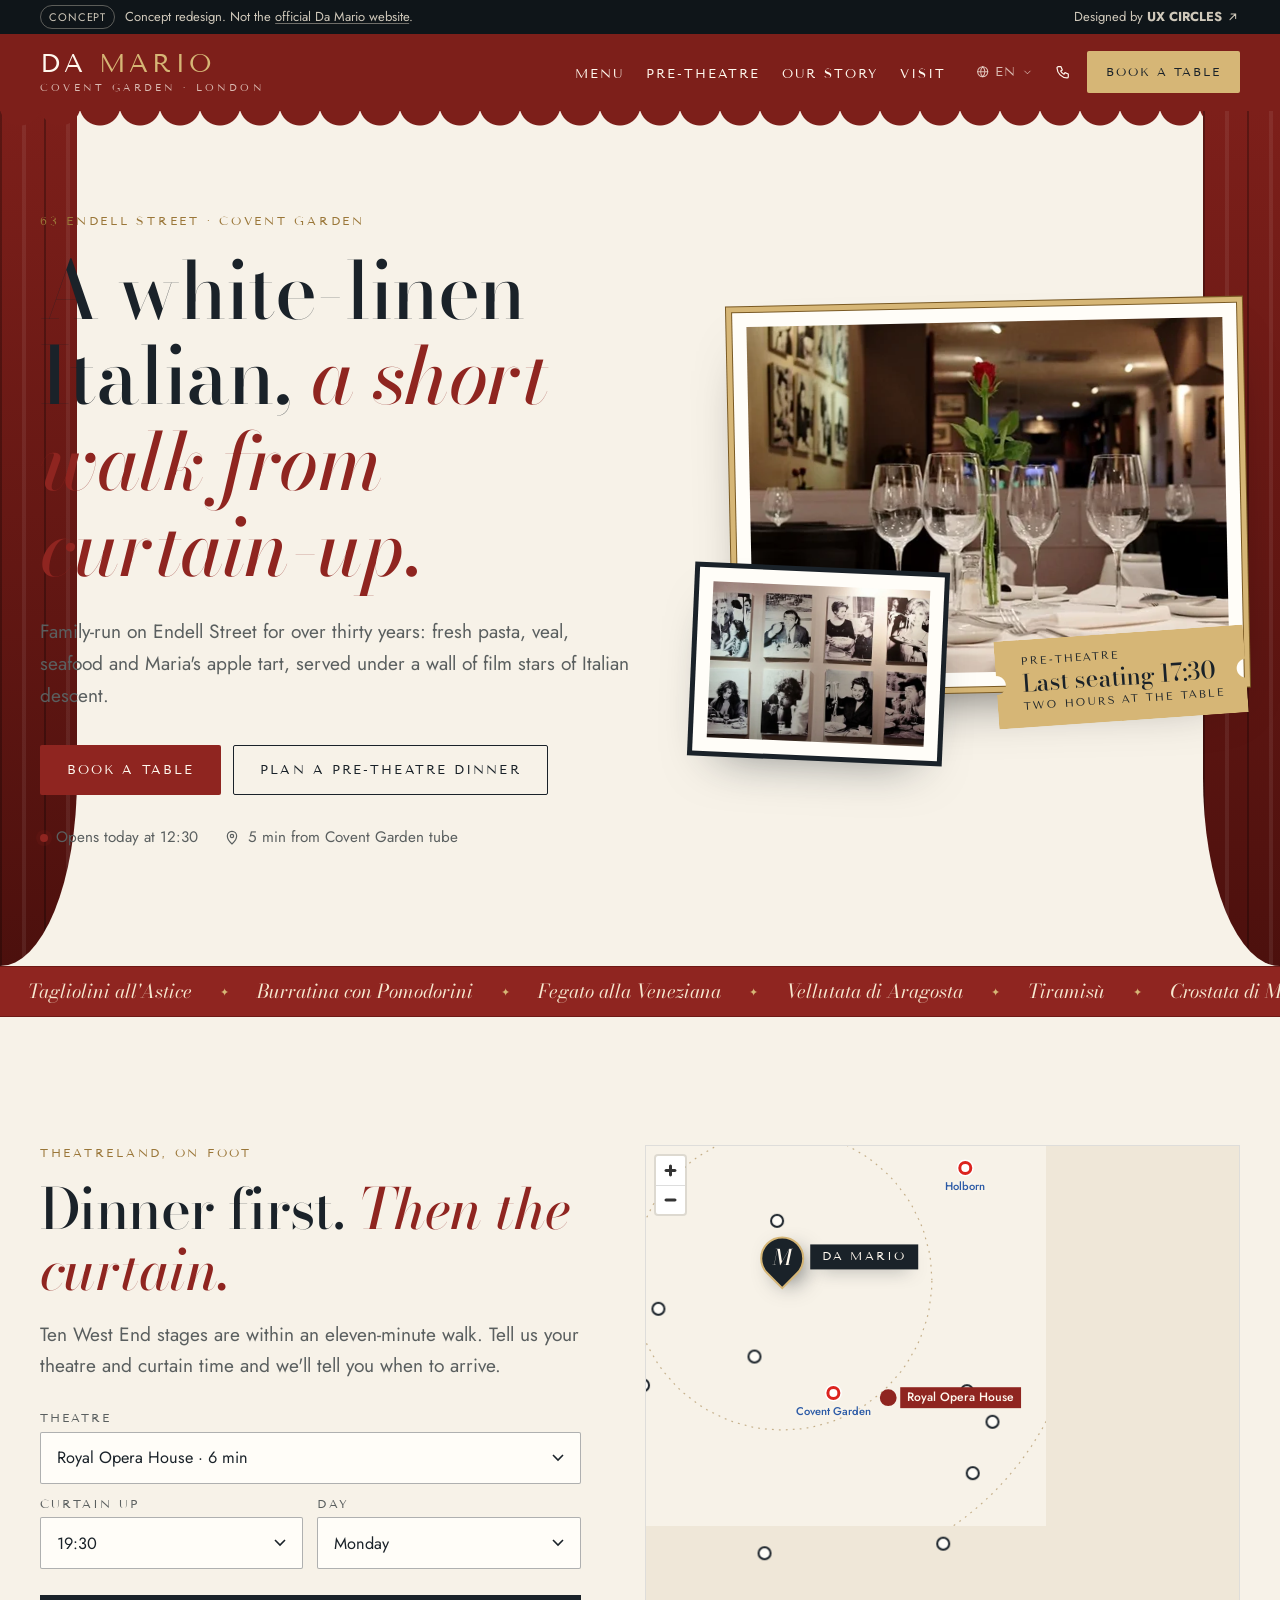
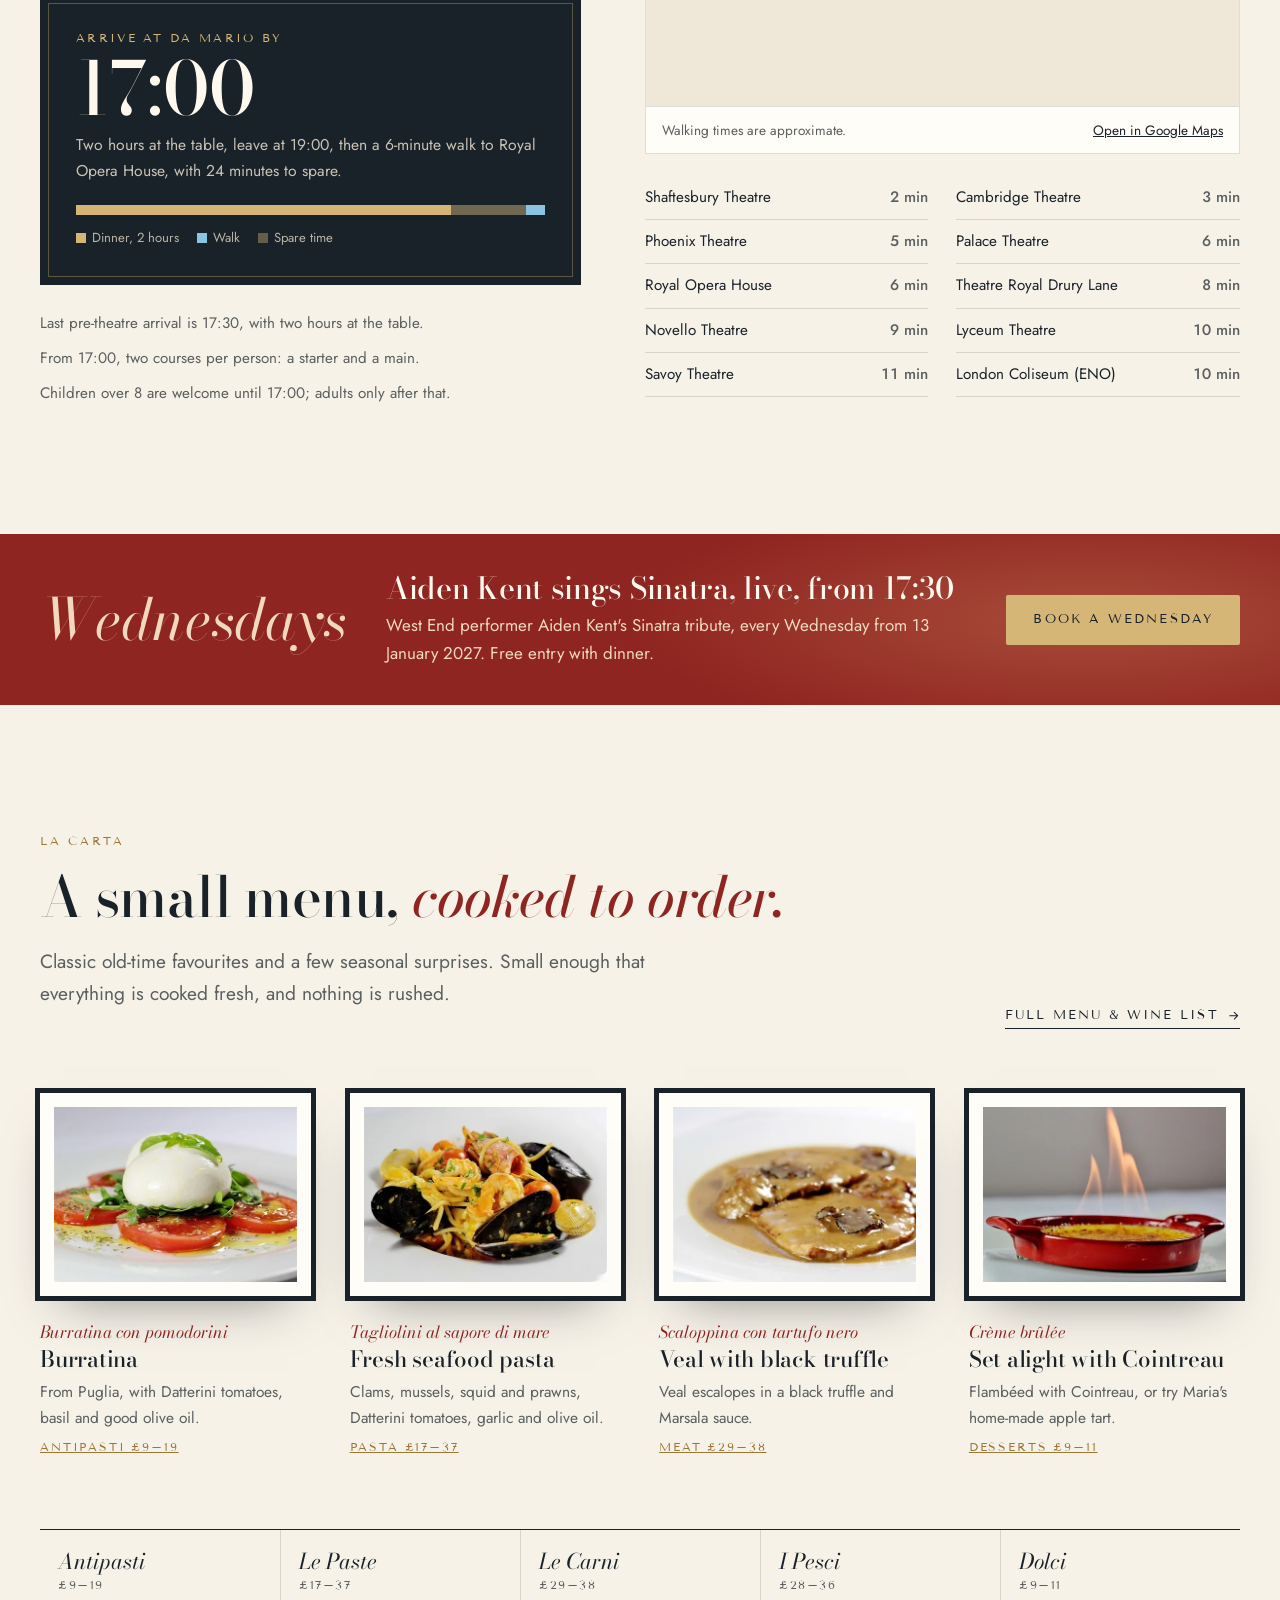
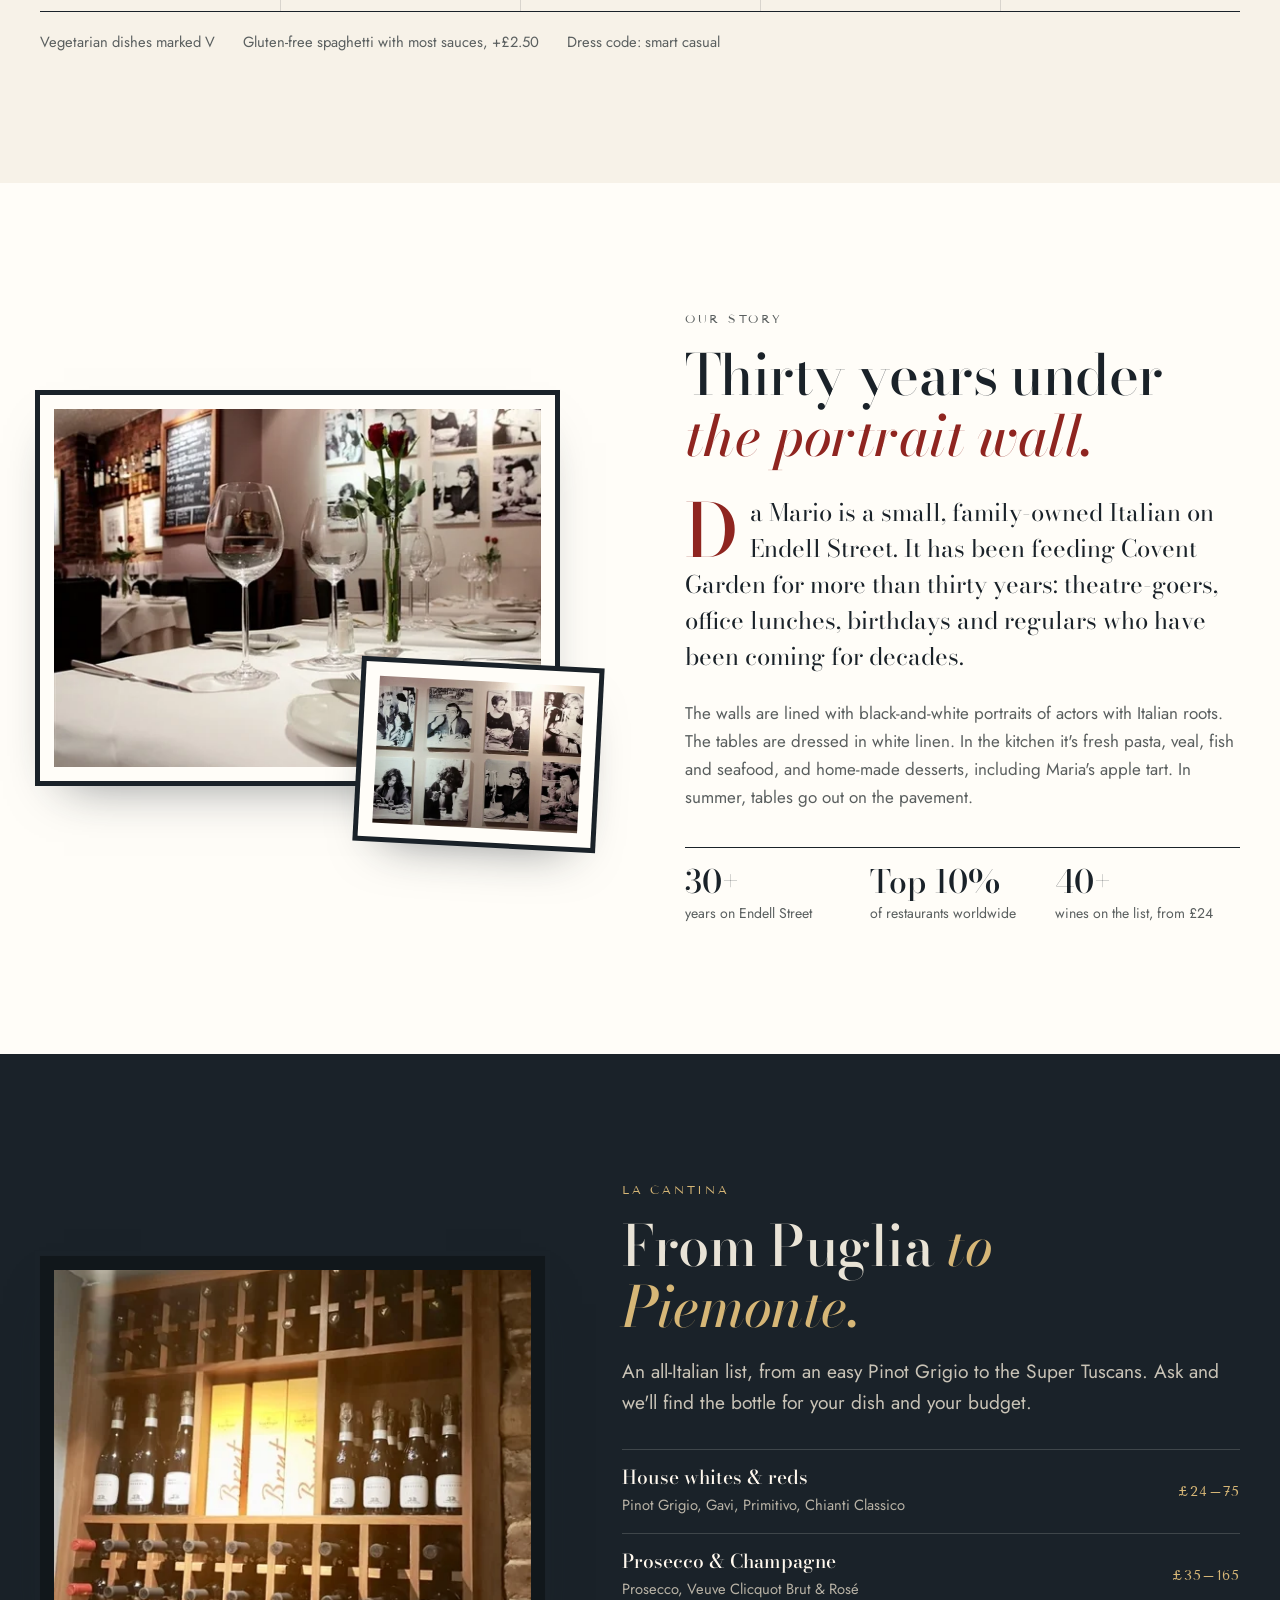
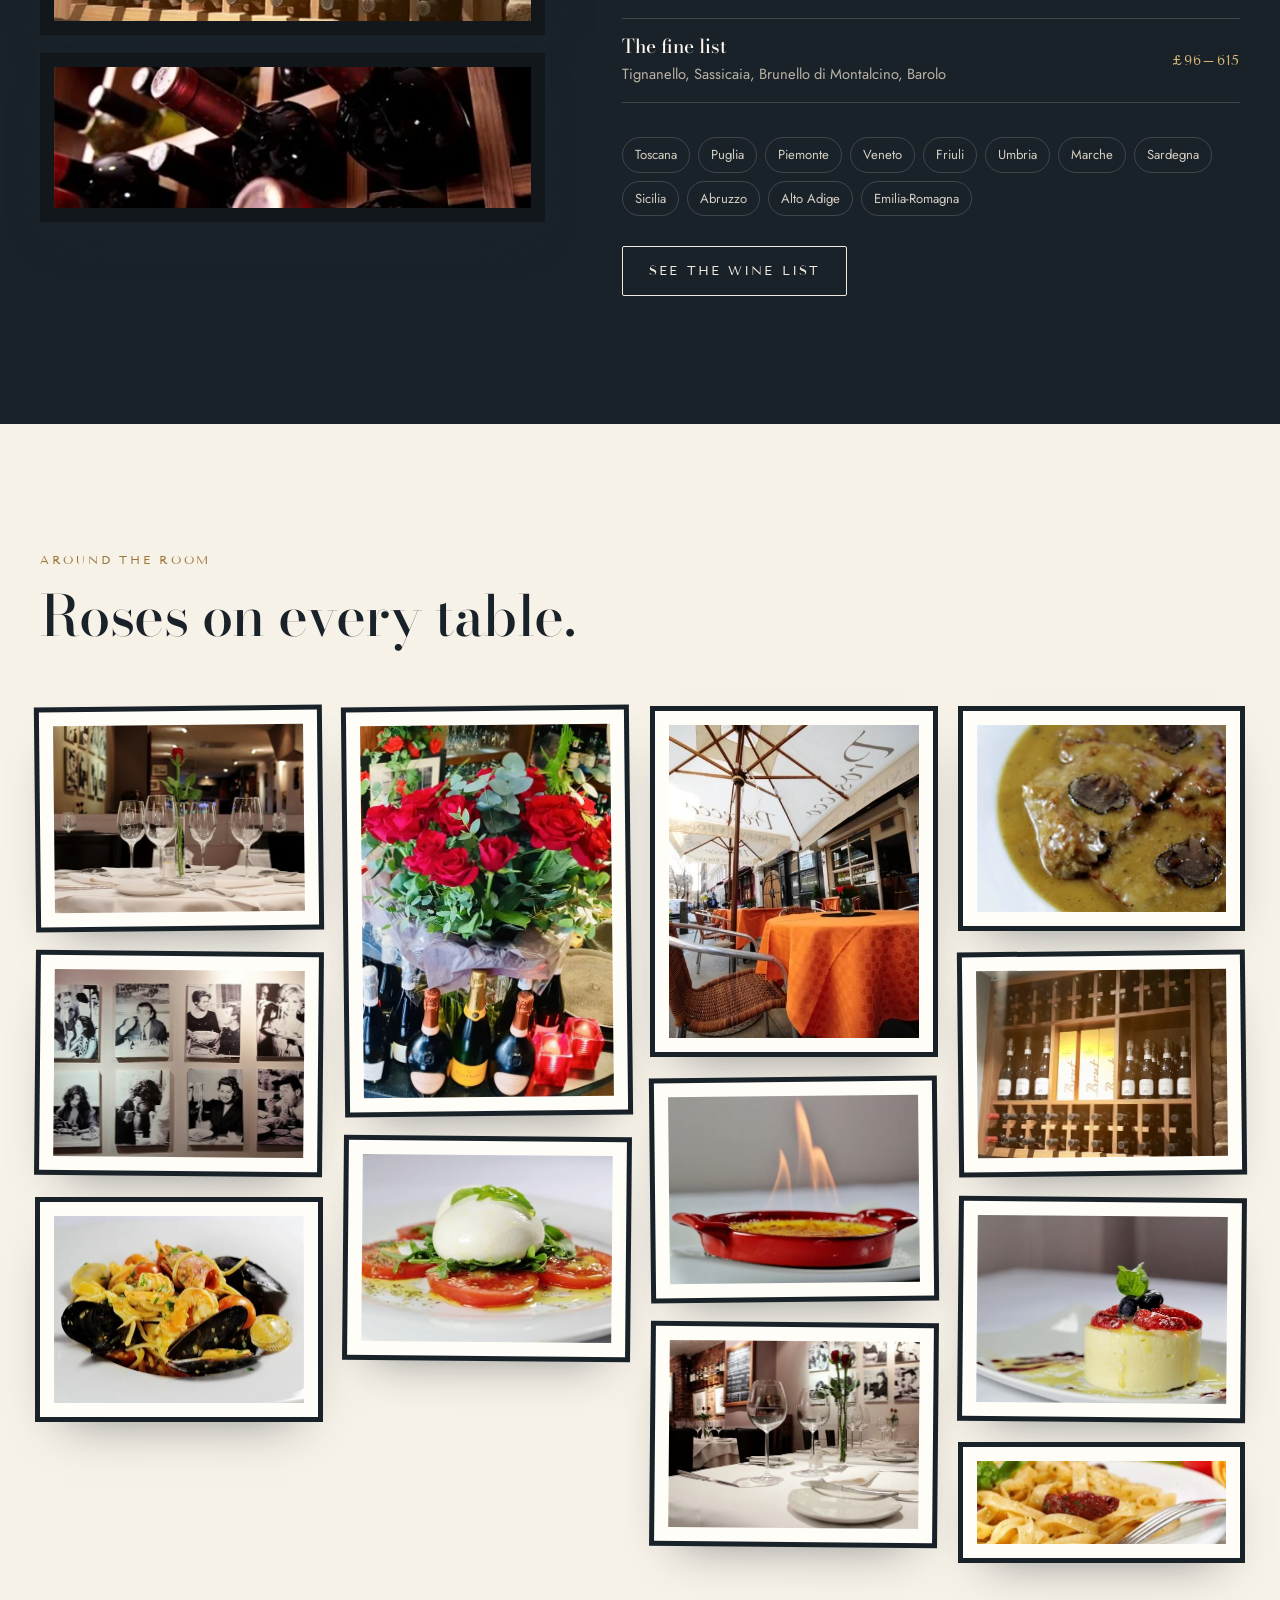
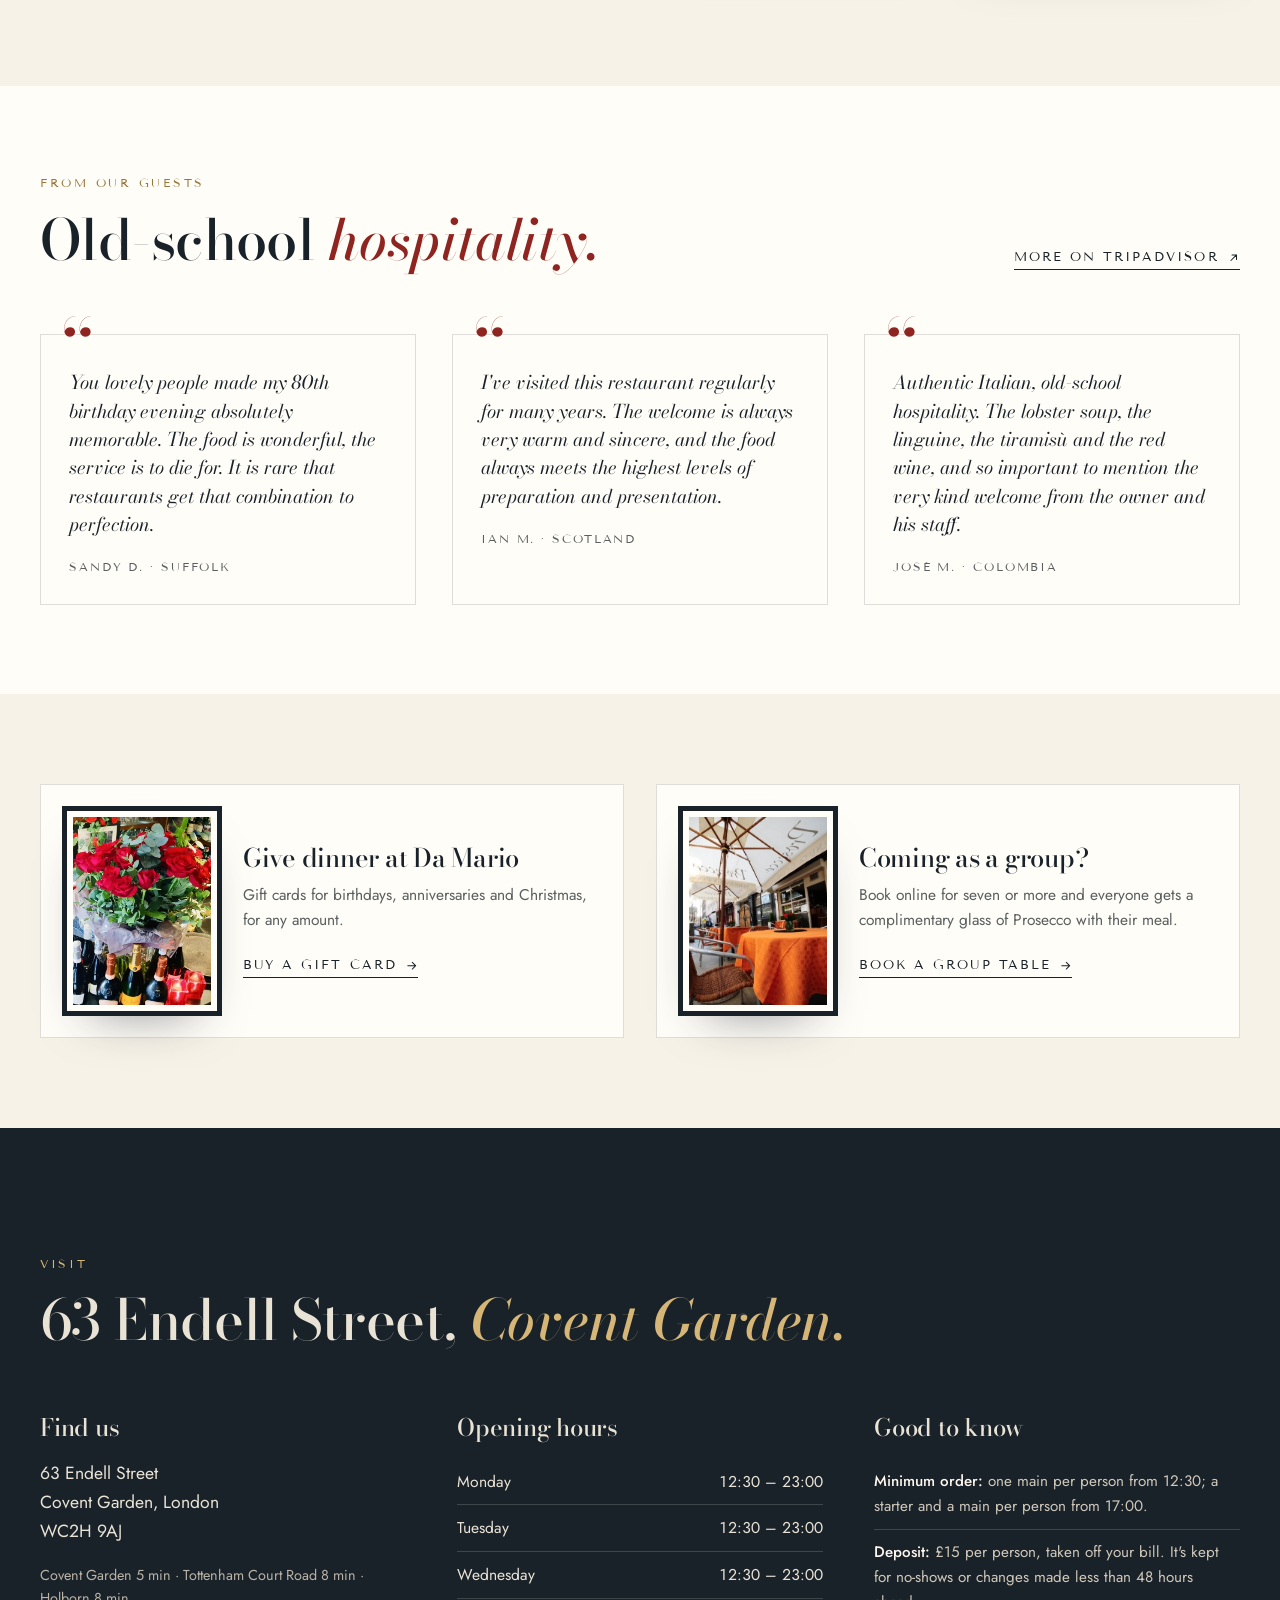
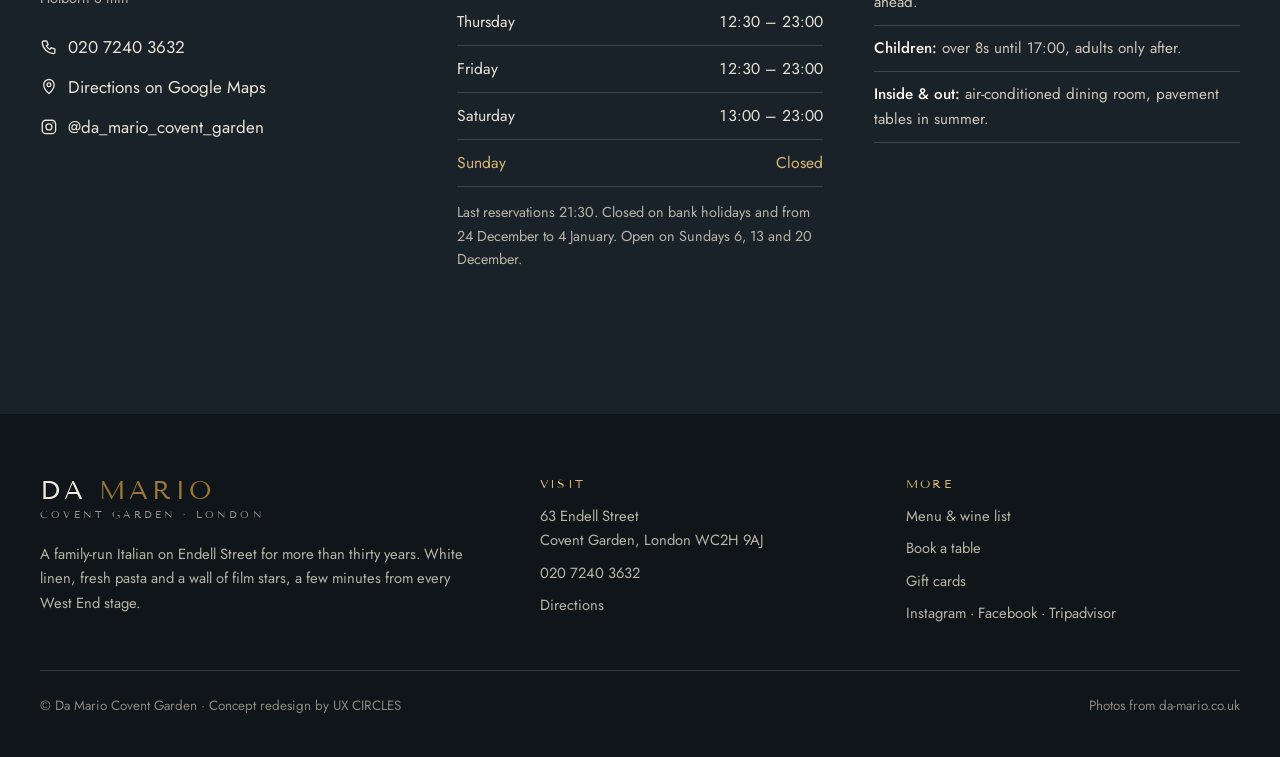
==== index.html @ e8b70525 "Keep framed photos inside their grid column in Safari Safari sizes a 100%-wide image in a grid item " ====
<!doctype html>
<html lang="en-GB" class="no-js">
<head>
  <meta charset="utf-8">
  <meta name="viewport" content="width=device-width, initial-scale=1">
  <title>Da Mario · Italian restaurant in Covent Garden, near the West End theatres</title>
  <meta name="description" content="Family-run Italian on Endell Street, Covent Garden, for over 30 years. Fresh pasta, veal, seafood and Italian wines, a few minutes&#x27; walk from the Royal Opera House and West End theatres.">
  <meta name="robots" content="noindex, nofollow">
  <meta name="theme-color" content="#7d1f1a">
  <link rel="canonical" href="https://uxcircles.github.io/da-mario/">
  <link rel="alternate" hreflang="en-GB" href="https://uxcircles.github.io/da-mario/">
  <link rel="alternate" hreflang="it" href="https://uxcircles.github.io/da-mario/it/">
  <link rel="alternate" hreflang="zh-Hant" href="https://uxcircles.github.io/da-mario/zh/">
  <link rel="icon" href="favicon.svg" type="image/svg+xml">
  <link rel="apple-touch-icon" href="apple-touch-icon.png">

  <meta property="og:type" content="restaurant">
  <meta property="og:site_name" content="Da Mario Covent Garden">
  <meta property="og:title" content="Da Mario · Italian restaurant in Covent Garden, near the West End theatres">
  <meta property="og:description" content="Family-run Italian on Endell Street, Covent Garden, for over 30 years. Fresh pasta, veal, seafood and Italian wines, a few minutes&#x27; walk from the Royal Opera House and West End theatres.">
  <meta property="og:url" content="https://uxcircles.github.io/da-mario/">
  <meta property="og:image" content="https://uxcircles.github.io/da-mario/assets/img/og.jpg">
  <meta property="og:image:width" content="1200">
  <meta property="og:image:height" content="630">
  <meta property="og:locale" content="en_GB">
  <meta name="twitter:card" content="summary_large_image">

  <link rel="preconnect" href="https://fonts.googleapis.com">
  <link rel="preconnect" href="https://fonts.gstatic.com" crossorigin>
  <link href="https://fonts.googleapis.com/css2?family=Bodoni+Moda:ital,opsz,wght@0,6..96,400..600;1,6..96,400..500&family=Jost:wght@400;500&family=Tenor+Sans&display=swap" rel="stylesheet">
  <link rel="preload" as="image" href="assets/img/dining-rose.webp" fetchpriority="high">
  <link rel="stylesheet" href="styles.css?v=11">
  <script>document.documentElement.classList.replace('no-js','js')</script>
  <script type="application/ld+json">
  {
    "@context": "https://schema.org",
    "@type": "Restaurant",
    "name": "Da Mario",
    "alternateName": [
      "Da Mario Covent Garden",
      "Da Mario Italian Restaurant"
    ],
    "servesCuisine": [
      "Italian"
    ],
    "address": {
      "@type": "PostalAddress",
      "streetAddress": "63 Endell Street",
      "addressLocality": "London",
      "postalCode": "WC2H 9AJ",
      "addressCountry": "GB"
    },
    "geo": {
      "@type": "GeoCoordinates",
      "latitude": 51.5150558,
      "longitude": -0.1256986
    },
    "telephone": "+442072403632",
    "url": "https://uxcircles.github.io/da-mario/",
    "image": "https://uxcircles.github.io/da-mario/assets/img/og.jpg",
    "menu": "https://uxcircles.github.io/da-mario/menu.html",
    "acceptsReservations": true,
    "priceRange": "££–£££",
    "openingHoursSpecification": [
      {
        "@type": "OpeningHoursSpecification",
        "dayOfWeek": [
          "Monday",
          "Tuesday",
          "Wednesday",
          "Thursday",
          "Friday"
        ],
        "opens": "12:30",
        "closes": "23:00"
      },
      {
        "@type": "OpeningHoursSpecification",
        "dayOfWeek": [
          "Saturday"
        ],
        "opens": "13:00",
        "closes": "23:00"
      }
    ],
    "sameAs": [
      "https://www.instagram.com/da_mario_covent_garden/",
      "https://www.facebook.com/damario.coventgarden",
      "https://www.tripadvisor.co.uk/Restaurant_Review-g186338-d718583-Reviews-Da_Mario_Covent_Garden-London_England.html"
    ]
  }
  </script>
</head><body class="has-stage">
  <svg aria-hidden="true" focusable="false" style="position:absolute;width:0;height:0;overflow:hidden">
    <symbol id="i-phone" viewBox="0 0 24 24"><path d="M5 4h4l2 5-2.5 1.5a11 11 0 0 0 5 5L15 13l5 2v4a2 2 0 0 1-2 2A16 16 0 0 1 3 6a2 2 0 0 1 2-2"/></symbol>
    <symbol id="i-arrow" viewBox="0 0 24 24"><path d="M5 12h14M13 6l6 6-6 6"/></symbol>
    <symbol id="i-ext" viewBox="0 0 24 24"><path d="M7 17 17 7M9 7h8v8"/></symbol>
    <symbol id="i-left" viewBox="0 0 24 24"><path d="M19 12H5M11 6l-6 6 6 6"/></symbol>
    <symbol id="i-close" viewBox="0 0 24 24"><path d="M6 6l12 12M18 6 6 18"/></symbol>
    <symbol id="i-pin" viewBox="0 0 24 24"><path d="M12 21s-7-6.2-7-12a7 7 0 0 1 14 0c0 5.8-7 12-7 12z"/><circle cx="12" cy="9" r="2.5"/></symbol>
    <symbol id="i-search" viewBox="0 0 24 24"><circle cx="11" cy="11" r="7"/><path d="m20 20-4-4"/></symbol>
    <symbol id="i-gift" viewBox="0 0 24 24"><path d="M4 11h16v9H4zM3 7h18v4H3zM12 7v13M12 7S10 3 7.5 4 8 7 12 7zm0 0s2-4 4.5-3S16 7 12 7z"/></symbol>
    <symbol id="i-globe" viewBox="0 0 24 24"><circle cx="12" cy="12" r="9"/><path d="M3 12h18M12 3c2.5 2.6 3.8 5.6 3.8 9s-1.3 6.4-3.8 9c-2.5-2.6-3.8-5.6-3.8-9S9.5 5.6 12 3z"/></symbol>
    <symbol id="i-chev" viewBox="0 0 24 24"><path d="m6 9 6 6 6-6"/></symbol>
    <symbol id="i-ig" viewBox="0 0 24 24"><rect x="3" y="3" width="18" height="18" rx="5"/><circle cx="12" cy="12" r="4"/><path d="M17.5 6.5h.01"/></symbol>
  </svg>
  <a class="skip" href="#main">Skip to content</a>

  <header class="site-header" data-header>
    <div class="concept-bar" role="note">
      <div class="wrap concept-inner">
        <p><span class="concept-tag">Concept</span><span class="concept-long">Concept redesign. Not the <a href="https://www.da-mario.co.uk/" target="_blank" rel="noopener">official Da Mario website</a>.</span></p>
        <a href="https://ux-circles.com/web" target="_blank" rel="noopener">Designed by <strong>UX CIRCLES</strong> <svg class="icon" aria-hidden="true"><use href="#i-ext"/></svg></a>
      </div>
    </div>
    <div class="header-bar">
      <div class="wrap header-inner">
        <a class="brand" href="./" aria-label="Da Mario, home"><span class="brand-name">DA <b>MARIO</b></span><span class="brand-sub">Covent Garden · London</span></a>
        <nav class="nav" id="site-nav" aria-label="Main" data-nav>
          <ul class="nav-list">
            <li><a href="menu.html">Menu</a></li>
            <li><a href="#theatre">Pre-theatre</a></li>
            <li><a href="#story">Our story</a></li>
            <li><a href="#visit">Visit</a></li>
          </ul>
          <div class="nav-extra">
            <a class="btn btn-rosso" href="book.html">Book a table</a>
            <p>63 Endell Street, London WC2H 9AJ<br><a href="tel:+442072403632">020 7240 3632</a></p>
            <p><a class="nav-lang" href="it/" lang="it" hreflang="it">Italiano</a> · <a class="nav-lang" href="zh/" lang="zh-Hant" hreflang="zh-Hant">中文</a></p>
          </div>
        </nav>
        <div class="header-actions">
          <div class="lang" data-lang>
            <button class="lang-btn" type="button" aria-expanded="false" aria-controls="lang-menu" aria-label="Language: English"><svg class="icon" aria-hidden="true"><use href="#i-globe"/></svg>EN<svg class="icon chev" aria-hidden="true"><use href="#i-chev"/></svg></button>
            <ul class="lang-menu" id="lang-menu" hidden><li><a href="" lang="en-GB" hreflang="en-GB" aria-current="true"><span>English</span><b>EN</b></a></li><li><a href="it/" lang="it" hreflang="it"><span>Italiano</span><b>IT</b></a></li><li><a href="zh/" lang="zh-Hant" hreflang="zh-Hant"><span>中文</span><b>中文</b></a></li></ul>
          </div>
          <a class="call-link" href="tel:+442072403632" aria-label="Call Da Mario on 020 7240 3632"><svg class="icon" aria-hidden="true"><use href="#i-phone"/></svg><span>020 7240 3632</span></a>
          <a class="btn btn-rosso btn-sm" href="book.html">Book a table</a>
          <button class="burger" type="button" aria-label="Open menu" aria-expanded="false" aria-controls="site-nav" data-burger><span></span><span></span></button>
        </div>
      </div>
    </div>
  </header>

  <main id="main">
    <!-- Hero -->
    <section class="hero">
      <div class="hero-valance" aria-hidden="true"></div>
      <div class="wrap hero-grid">
        <div class="hero-copy">
          <p class="eyebrow">63 Endell Street · Covent Garden</p>
          <h1 class="title-xl hero-title">A white-linen Italian, <em>a short walk from curtain-up.</em></h1>
          <p class="lede">Family-run on Endell Street for over thirty years: fresh pasta, veal, seafood and Maria's apple tart, served under a wall of film stars of Italian descent.</p>
          <div class="hero-ctas">
            <a class="btn btn-rosso" href="book.html">Book a table</a>
            <a class="btn btn-line" href="#theatre">Plan a pre-theatre dinner</a>
          </div>
          <p class="hero-meta">
            <span data-open-status><i class="status-dot" aria-hidden="true"></i><span data-open-text>Mon–Fri 12:30–23:00 · Sat 13:00–23:00</span></span>
            <span><svg class="icon" aria-hidden="true"><use href="#i-pin"/></svg>5 min from Covent Garden tube</span>
          </p>
        </div>
        <div class="hero-visual">
          <figure class="frame frame-gilt frame-main"><img src="assets/img/dining-rose.webp" width="500" height="375" alt="A table laid in white linen with a single red rose and wine glasses" fetchpriority="high"></figure>
          <figure class="frame frame-small"><img src="assets/img/portrait-wall.webp" width="500" height="375" alt="The wall of black-and-white portraits of actors of Italian descent" loading="lazy" decoding="async"></figure>
          <p class="ticket" aria-hidden="true"><span>Pre-theatre</span><strong>Last seating 17:30</strong><span>Two hours at the table</span></p>
        </div>
      </div>
    </section>

    <div class="ticker" aria-hidden="true">
      <div class="ticker-track">
        <ul><li>Tagliolini all'Astice</li><li>Burratina con Pomodorini</li><li>Fegato alla Veneziana</li><li>Vellutata di Aragosta</li><li>Tiramisù</li><li>Crostata di Mele</li><li>Nodino di Vitello</li><li>Capesante alla Veneziana</li></ul><ul><li>Tagliolini all'Astice</li><li>Burratina con Pomodorini</li><li>Fegato alla Veneziana</li><li>Vellutata di Aragosta</li><li>Tiramisù</li><li>Crostata di Mele</li><li>Nodino di Vitello</li><li>Capesante alla Veneziana</li></ul>
      </div>
    </div>

    <!-- Pre-theatre planner -->
    <section class="section" id="theatre" aria-labelledby="theatre-title">
      <div class="wrap planner-grid">
        <div>
          <p class="eyebrow">Theatreland, on foot</p>
          <h2 class="title-l" id="theatre-title">Dinner first. <em>Then the curtain.</em></h2>
          <p class="lede" style="margin-top:18px">Ten West End stages are within an eleven-minute walk. Tell us your theatre and curtain time and we'll tell you when to arrive.</p>
          <form class="planner-form" data-planner onsubmit="return false">
            <div class="field full"><label for="pl-theatre">Theatre</label><select class="select" id="pl-theatre" name="theatre"><option value="shaftesbury" data-walk="2">Shaftesbury Theatre · 2 min</option><option value="cambridge" data-walk="3">Cambridge Theatre · 3 min</option><option value="phoenix" data-walk="5">Phoenix Theatre · 5 min</option><option value="palace" data-walk="6">Palace Theatre · 6 min</option><option value="roh" data-walk="6" selected>Royal Opera House · 6 min</option><option value="drurylane" data-walk="8">Theatre Royal Drury Lane · 8 min</option><option value="novello" data-walk="9">Novello Theatre · 9 min</option><option value="lyceum" data-walk="10">Lyceum Theatre · 10 min</option><option value="savoy" data-walk="11">Savoy Theatre · 11 min</option><option value="coliseum" data-walk="10">London Coliseum (ENO) · 10 min</option></select></div>
            <div class="field"><label for="pl-time">Curtain up</label><select class="select" id="pl-time" name="time"><option>14:30</option><option>15:00</option><option>19:00</option><option>19:15</option><option selected>19:30</option><option>19:45</option><option>20:00</option></select></div>
            <div class="field"><label for="pl-day">Day</label><select class="select" id="pl-day" name="day"><option value="1">Monday</option><option value="2">Tuesday</option><option value="3">Wednesday</option><option value="4">Thursday</option><option value="5">Friday</option><option value="6">Saturday</option></select></div>
          </form>
          <div class="plan-card on-dark" aria-live="polite">
            <p class="plan-kicker" data-plan-kicker>Arrive at Da Mario by</p>
            <p class="plan-time" data-plan-time>17:15</p>
            <p class="plan-note" data-plan-note>Two hours at the table, then a short walk to the theatre.</p>
            <div class="timeline" data-timeline aria-hidden="true"><span></span><span></span><span></span></div>
            <p class="timeline-legend"><span><i style="background:var(--gold-bright)"></i>Dinner, 2 hours</span><span><i style="background:var(--sky)"></i>Walk</span><span><i style="background:rgba(214,182,118,.4)"></i>Spare time</span></p>
          </div>
          <ul class="planner-rules">
            <li>Last pre-theatre arrival is 17:30, with two hours at the table.</li>
            <li>From 17:00, two courses per person: a starter and a main.</li>
            <li>Children over 8 are welcome until 17:00; adults only after that.</li>
          </ul>
        </div>
        <div>
          <div class="map-card">
            <!-- MapLibre is bundled in assets/vendor; the map (assets/map.js) only loads when it scrolls near the viewport -->
            <div class="map-canvas" data-map data-lib="assets/vendor/maplibre/" data-src="assets/map.js" role="region" aria-label="Map of the theatres around Da Mario. The same walking times are listed below."></div>
            <script type="application/json" id="map-data">{"home": {"name": "Da Mario", "lng": -0.1257071, "lat": 51.515038}, "theatres": [{"id": "shaftesbury", "name": "Shaftesbury Theatre", "lng": -0.1258584, "lat": 51.5161372, "walk": 2}, {"id": "cambridge", "name": "Cambridge Theatre", "lng": -0.1265296, "lat": 51.5136329, "walk": 3}, {"id": "phoenix", "name": "Phoenix Theatre", "lng": -0.1293782, "lat": 51.5145139, "walk": 5}, {"id": "palace", "name": "Palace Theatre", "lng": -0.129835, "lat": 51.5131032, "walk": 6}, {"id": "roh", "name": "Royal Opera House", "lng": -0.1225639, "lat": 51.5128732, "walk": 6}, {"id": "drurylane", "name": "Theatre Royal Drury Lane", "lng": -0.1202295, "lat": 51.5129942, "walk": 8}, {"id": "novello", "name": "Novello Theatre", "lng": -0.1194719, "lat": 51.5124292, "walk": 9}, {"id": "lyceum", "name": "Lyceum Theatre", "lng": -0.1200585, "lat": 51.5114809, "walk": 10}, {"id": "savoy", "name": "Savoy Theatre", "lng": -0.1209334, "lat": 51.5101801, "walk": 11}, {"id": "coliseum", "name": "London Coliseum (ENO)", "lng": -0.1262319, "lat": 51.5100038, "walk": 10}], "tubes": [{"name": "Covent Garden", "lng": -0.1241901, "lat": 51.5129611}, {"name": "Tottenham Court Road", "lng": -0.1314219, "lat": 51.5176512}, {"name": "Holborn", "lng": -0.1202791, "lat": 51.517111}], "rings": [5, 10], "min": "min", "metresPerMin": 61.5}</script>
            <div class="map-foot"><span>Walking times are approximate.</span><a href="https://www.google.co.uk/maps/place/Da+Mario+Covent+Garden/@51.5150558,-0.1268186,18z/data=!3m1!4b1!4m5!3m4!1s0x48761b332d1f8807:0xe8155715f0aac02c!8m2!3d51.5150558!4d-0.1256986" target="_blank" rel="noopener">Open in Google Maps</a></div>
          </div>
          <ul class="theatre-list"><li><span>Shaftesbury Theatre</span><b>2 min</b></li><li><span>Cambridge Theatre</span><b>3 min</b></li><li><span>Phoenix Theatre</span><b>5 min</b></li><li><span>Palace Theatre</span><b>6 min</b></li><li><span>Royal Opera House</span><b>6 min</b></li><li><span>Theatre Royal Drury Lane</span><b>8 min</b></li><li><span>Novello Theatre</span><b>9 min</b></li><li><span>Lyceum Theatre</span><b>10 min</b></li><li><span>Savoy Theatre</span><b>11 min</b></li><li><span>London Coliseum (ENO)</span><b>10 min</b></li></ul>
        </div>
      </div>
    </section>

    <!-- Sinatra Wednesdays -->
    <section class="sinatra" aria-labelledby="sinatra-title">
      <div class="wrap sinatra-inner">
        <p class="sinatra-day" aria-hidden="true">Wednesdays</p>
        <div>
          <h2 id="sinatra-title">Aiden Kent sings Sinatra, live, from 17:30</h2>
          <p>West End performer Aiden Kent's Sinatra tribute, every Wednesday from 13 January 2027. Free entry with dinner.</p>
        </div>
        <a class="btn btn-gold" href="book.html">Book a Wednesday</a>
      </div>
    </section>

    <!-- La carta -->
    <section class="section" id="menu" aria-labelledby="menu-title">
      <div class="wrap">
        <div class="section-head split">
          <div>
            <p class="eyebrow">La carta</p>
            <h2 class="title-l" id="menu-title">A small menu, <em>cooked to order.</em></h2>
            <p class="lede">Classic old-time favourites and a few seasonal surprises. Small enough that everything is cooked fresh, and nothing is rushed.</p>
          </div>
          <a class="link-arrow" href="menu.html">Full menu & wine list <svg class="icon" aria-hidden="true"><use href="#i-arrow"/></svg></a>
        </div>
        <div class="dish-grid">
          <article class="dish reveal">
            <figure class="frame"><img src="assets/img/burrata.webp" width="500" height="375" alt="Burrata on sliced tomatoes with rocket and basil" loading="lazy" decoding="async"></figure>
            <span class="it" lang="it">Burratina con pomodorini</span>
            <h3>Burratina</h3>
            <p>From Puglia, with Datterini tomatoes, basil and good olive oil.</p>
            <a class="from" href="menu.html#antipasti">Antipasti £9–19</a>
          </article>
          <article class="dish reveal">
            <figure class="frame"><img src="assets/img/linguine-mare.webp" width="500" height="375" alt="Seafood pasta with mussels, clams and prawns" loading="lazy" decoding="async"></figure>
            <span class="it" lang="it">Tagliolini al sapore di mare</span>
            <h3>Fresh seafood pasta</h3>
            <p>Clams, mussels, squid and prawns, Datterini tomatoes, garlic and olive oil.</p>
            <a class="from" href="menu.html#paste">Pasta £17–37</a>
          </article>
          <article class="dish reveal">
            <figure class="frame"><img src="assets/img/veal-truffle.webp" width="500" height="375" alt="Veal escalopes with black truffle" loading="lazy" decoding="async"></figure>
            <span class="it" lang="it">Scaloppina con tartufo nero</span>
            <h3>Veal with black truffle</h3>
            <p>Veal escalopes in a black truffle and Marsala sauce.</p>
            <a class="from" href="menu.html#carni">Meat £29–38</a>
          </article>
          <article class="dish reveal">
            <figure class="frame"><img src="assets/img/creme-brulee.webp" width="500" height="375" alt="Crème brûlée being flambéed" loading="lazy" decoding="async"></figure>
            <span class="it" lang="it">Crème brûlée</span>
            <h3>Set alight with Cointreau</h3>
            <p>Flambéed with Cointreau, or try Maria's home-made apple tart.</p>
            <a class="from" href="menu.html#dolci">Desserts £9–11</a>
          </article>
        </div>
        <nav class="course-strip" aria-label="Menu sections"><a href="menu.html#antipasti"><span lang="it">Antipasti</span><small>£9–19</small></a><a href="menu.html#paste"><span lang="it">Le Paste</span><small>£17–37</small></a><a href="menu.html#carni"><span lang="it">Le Carni</span><small>£29–38</small></a><a href="menu.html#pesci"><span lang="it">I Pesci</span><small>£28–36</small></a><a href="menu.html#dolci"><span lang="it">Dolci</span><small>£9–11</small></a></nav>
        <p class="menu-notes"><span>Vegetarian dishes marked V</span><span>Gluten-free spaghetti with most sauces, +£2.50</span><span>Dress code: smart casual</span></p>
      </div>
    </section>

    <!-- Story -->
    <section class="section paper" id="story" aria-labelledby="story-title">
      <div class="wrap story-grid">
        <div class="story-media reveal">
          <figure class="frame frame-main"><img src="assets/img/dining-room.webp" width="500" height="375" alt="The dining room with a wine wall and framed portraits" loading="lazy" decoding="async"></figure>
          <figure class="frame frame-small"><img src="assets/img/portrait-wall.webp" width="500" height="375" alt="Close-up of the portrait wall" loading="lazy" decoding="async"></figure>
        </div>
        <div class="story-copy">
          <p class="eyebrow">Our story</p>
          <h2 class="title-l" id="story-title" style="margin-bottom:28px">Thirty years under <em>the portrait wall.</em></h2>
          <p class="big">Da Mario is a small, family-owned Italian on Endell Street. It has been feeding Covent Garden for more than thirty years: theatre-goers, office lunches, birthdays and regulars who have been coming for decades.</p>
          <p>The walls are lined with black-and-white portraits of actors with Italian roots. The tables are dressed in white linen. In the kitchen it's fresh pasta, veal, fish and seafood, and home-made desserts, including Maria's apple tart. In summer, tables go out on the pavement.</p>
          <ul class="facts">
            <li><strong>30+</strong><span>years on Endell Street</span></li>
            <li><strong>Top 10%</strong><span>of restaurants worldwide</span></li>
            <li><strong>40+</strong><span>wines on the list, from £24</span></li>
          </ul>
        </div>
      </div>
    </section>

    <!-- Cantina -->
    <section class="section on-dark" id="wine" aria-labelledby="wine-title">
      <div class="wrap cantina-grid">
        <div class="cantina-media reveal">
          <figure class="frame"><img src="assets/img/wine-wall.webp" width="500" height="375" alt="Shelves of Italian wine and Prosecco" loading="lazy" decoding="async"></figure>
          <figure class="frame frame-wide"><img src="assets/img/wine-bottles.webp" width="500" height="375" alt="Red wine bottles in the rack" loading="lazy" decoding="async"></figure>
        </div>
        <div>
          <p class="eyebrow">La cantina</p>
          <h2 class="title-l" id="wine-title">From Puglia <em>to Piemonte.</em></h2>
          <p class="lede" style="margin-top:18px">An all-Italian list, from an easy Pinot Grigio to the Super Tuscans. Ask and we'll find the bottle for your dish and your budget.</p>
          <ul class="wine-ladder">
            <li><strong>House whites & reds</strong><span>Pinot Grigio, Gavi, Primitivo, Chianti Classico</span><b>£24–75</b></li>
            <li><strong>Prosecco &amp; Champagne</strong><span>Prosecco, Veuve Clicquot Brut &amp; Rosé</span><b>£35–165</b></li>
            <li><strong>The fine list</strong><span>Tignanello, Sassicaia, Brunello di Montalcino, Barolo</span><b>£96–615</b></li>
          </ul>
          <ul class="regions" aria-label="Regions on the list"><li>Toscana</li><li>Puglia</li><li>Piemonte</li><li>Veneto</li><li>Friuli</li><li>Umbria</li><li>Marche</li><li>Sardegna</li><li>Sicilia</li><li>Abruzzo</li><li>Alto Adige</li><li>Emilia-Romagna</li></ul>
          <a class="btn btn-line" href="menu.html#vini">See the wine list</a>
        </div>
      </div>
    </section>

    <!-- Gallery -->
    <section class="section" id="gallery" aria-labelledby="gallery-title">
      <div class="wrap">
        <div class="section-head">
          <p class="eyebrow">Around the room</p>
          <h2 class="title-l" id="gallery-title">Roses on every table.</h2>
        </div>
        <div class="gallery" data-gallery>
          <button type="button" data-lightbox="0" aria-label="Enlarge photo: A table laid in white linen with a single red rose and wine glasses"><span class="frame" style="display:block"><img src="assets/img/dining-rose.webp" width="500" height="375" alt="A table laid in white linen with a single red rose and wine glasses" loading="lazy" decoding="async"></span></button>
          <button type="button" data-lightbox="1" aria-label="Enlarge photo: The wall of black-and-white portraits of actors of Italian descent"><span class="frame" style="display:block"><img src="assets/img/portrait-wall.webp" width="500" height="375" alt="The wall of black-and-white portraits of actors of Italian descent" loading="lazy" decoding="async"></span></button>
          <button type="button" data-lightbox="2" aria-label="Enlarge photo: Seafood pasta with mussels, clams and prawns"><span class="frame" style="display:block"><img src="assets/img/linguine-mare.webp" width="500" height="375" alt="Seafood pasta with mussels, clams and prawns" loading="lazy" decoding="async"></span></button>
          <button type="button" data-lightbox="3" aria-label="Enlarge photo: Red roses above a line of Champagne bottles"><span class="frame" style="display:block"><img src="assets/img/roses-champagne.webp" width="500" height="745" alt="Red roses above a line of Champagne bottles" loading="lazy" decoding="async"></span></button>
          <button type="button" data-lightbox="4" aria-label="Enlarge photo: Burrata on sliced tomatoes with rocket and basil"><span class="frame" style="display:block"><img src="assets/img/burrata.webp" width="500" height="375" alt="Burrata on sliced tomatoes with rocket and basil" loading="lazy" decoding="async"></span></button>
          <button type="button" data-lightbox="5" aria-label="Enlarge photo: The Endell Street terrace with orange tablecloths under a parasol"><span class="frame" style="display:block"><img src="assets/img/terrace.webp" width="399" height="500" alt="The Endell Street terrace with orange tablecloths under a parasol" loading="lazy" decoding="async"></span></button>
          <button type="button" data-lightbox="6" aria-label="Enlarge photo: Crème brûlée being flambéed"><span class="frame" style="display:block"><img src="assets/img/creme-brulee.webp" width="500" height="375" alt="Crème brûlée being flambéed" loading="lazy" decoding="async"></span></button>
          <button type="button" data-lightbox="7" aria-label="Enlarge photo: The dining room with a wine wall and framed portraits"><span class="frame" style="display:block"><img src="assets/img/dining-room.webp" width="500" height="375" alt="The dining room with a wine wall and framed portraits" loading="lazy" decoding="async"></span></button>
          <button type="button" data-lightbox="8" aria-label="Enlarge photo: Veal escalope with black truffle in a Marsala sauce"><span class="frame" style="display:block"><img src="assets/img/veal-truffle-close.webp" width="500" height="375" alt="Veal escalope with black truffle in a Marsala sauce" loading="lazy" decoding="async"></span></button>
          <button type="button" data-lightbox="9" aria-label="Enlarge photo: Shelves of Italian wine and Prosecco"><span class="frame" style="display:block"><img src="assets/img/wine-wall.webp" width="500" height="375" alt="Shelves of Italian wine and Prosecco" loading="lazy" decoding="async"></span></button>
          <button type="button" data-lightbox="10" aria-label="Enlarge photo: Lemon cheesecake topped with berries"><span class="frame" style="display:block"><img src="assets/img/cheesecake.webp" width="500" height="375" alt="Lemon cheesecake topped with berries" loading="lazy" decoding="async"></span></button>
          <button type="button" data-lightbox="11" aria-label="Enlarge photo: Fresh tagliatelle with sun-dried tomato"><span class="frame" style="display:block"><img src="assets/img/tagliatelle.webp" width="900" height="300" alt="Fresh tagliatelle with sun-dried tomato" loading="lazy" decoding="async"></span></button>
        </div>
      </div>
    </section>

    <!-- Reviews -->
    <section class="section-tight paper" id="reviews" aria-labelledby="reviews-title">
      <div class="wrap">
        <div class="section-head split">
          <div>
            <p class="eyebrow">From our guests</p>
            <h2 class="title-l" id="reviews-title">Old-school <em>hospitality.</em></h2>
          </div>
          <a class="link-arrow" href="https://www.tripadvisor.co.uk/Restaurant_Review-g186338-d718583-Reviews-Da_Mario_Covent_Garden-London_England.html" target="_blank" rel="noopener">More on Tripadvisor <svg class="icon" aria-hidden="true"><use href="#i-ext"/></svg></a>
        </div>
        <div class="reviews">
          <figure class="review reveal">
            <blockquote><p style="margin:0">You lovely people made my 80th birthday evening absolutely memorable. The food is wonderful, the service is to die for. It is rare that restaurants get that combination to perfection.</p></blockquote>
            <figcaption>Sandy D. · Suffolk</figcaption>
          </figure>
          <figure class="review reveal">
            <blockquote><p style="margin:0">I've visited this restaurant regularly for many years. The welcome is always very warm and sincere, and the food always meets the highest levels of preparation and presentation.</p></blockquote>
            <figcaption>Ian M. · Scotland</figcaption>
          </figure>
          <figure class="review reveal">
            <blockquote><p style="margin:0">Authentic Italian, old-school hospitality. The lobster soup, the linguine, the tiramisù and the red wine, and so important to mention the very kind welcome from the owner and his staff.</p></blockquote>
            <figcaption>José M. · Colombia</figcaption>
          </figure>
        </div>
      </div>
    </section>

    <!-- Gifts & groups -->
    <section class="section-tight" aria-label="Gift cards and group bookings">
      <div class="wrap offers">
        <article class="offer reveal">
          <figure class="frame"><img src="assets/img/roses-champagne.webp" width="500" height="745" alt="Red roses above a line of Champagne bottles" loading="lazy" decoding="async"></figure>
          <div>
            <h3>Give dinner at Da Mario</h3>
            <p>Gift cards for birthdays, anniversaries and Christmas, for any amount.</p>
            <a class="link-arrow" href="https://forms.gle/SkmRXuyRscFs8mUk9" target="_blank" rel="noopener">Buy a gift card <svg class="icon" aria-hidden="true"><use href="#i-arrow"/></svg></a>
          </div>
        </article>
        <article class="offer reveal">
          <figure class="frame"><img src="assets/img/terrace.webp" width="399" height="500" alt="The Endell Street terrace with orange tablecloths under a parasol" loading="lazy" decoding="async"></figure>
          <div>
            <h3>Coming as a group?</h3>
            <p>Book online for seven or more and everyone gets a complimentary glass of Prosecco with their meal.</p>
            <a class="link-arrow" href="book.html">Book a group table <svg class="icon" aria-hidden="true"><use href="#i-arrow"/></svg></a>
          </div>
        </article>
      </div>
    </section>

    <!-- Visit -->
    <section class="section on-dark" id="visit" aria-labelledby="visit-title">
      <div class="wrap">
        <div class="section-head">
          <p class="eyebrow">Visit</p>
          <h2 class="title-l" id="visit-title">63 Endell Street, <em>Covent Garden.</em></h2>
        </div>
        <div class="visit-grid">
          <div>
            <h3>Find us</h3>
            <address>63 Endell Street<br>Covent Garden, London<br>WC2H 9AJ</address>
            <p class="small-print">Covent Garden 5 min · Tottenham Court Road 8 min · Holborn 8 min</p>
            <div class="visit-links">
              <a href="tel:+442072403632"><svg class="icon" aria-hidden="true"><use href="#i-phone"/></svg>020 7240 3632</a>
              <a href="https://www.google.co.uk/maps/place/Da+Mario+Covent+Garden/@51.5150558,-0.1268186,18z/data=!3m1!4b1!4m5!3m4!1s0x48761b332d1f8807:0xe8155715f0aac02c!8m2!3d51.5150558!4d-0.1256986" target="_blank" rel="noopener"><svg class="icon" aria-hidden="true"><use href="#i-pin"/></svg>Directions on Google Maps</a>
              <a href="https://www.instagram.com/da_mario_covent_garden/" target="_blank" rel="noopener"><svg class="icon" aria-hidden="true"><use href="#i-ig"/></svg>@da_mario_covent_garden</a>
            </div>
          </div>
          <div>
            <h3>Opening hours</h3>
            <table class="hours" data-hours><caption class="sr-only">Opening hours</caption><tbody><tr data-day="1" data-today="Today"><th scope="row">Monday</th><td>12:30 – 23:00</td></tr><tr data-day="2" data-today="Today"><th scope="row">Tuesday</th><td>12:30 – 23:00</td></tr><tr data-day="3" data-today="Today"><th scope="row">Wednesday</th><td>12:30 – 23:00</td></tr><tr data-day="4" data-today="Today"><th scope="row">Thursday</th><td>12:30 – 23:00</td></tr><tr data-day="5" data-today="Today"><th scope="row">Friday</th><td>12:30 – 23:00</td></tr><tr data-day="6" data-today="Today"><th scope="row">Saturday</th><td>13:00 – 23:00</td></tr><tr data-day="0" data-today="Today"><th scope="row">Sunday</th><td>Closed</td></tr></tbody></table>
            <p class="small-print">Last reservations 21:30. Closed on bank holidays and from 24 December to 4 January. Open on Sundays 6, 13 and 20 December.</p>
          </div>
          <div>
            <h3>Good to know</h3>
            <ul class="policy">
              <li><strong>Minimum order:</strong> one main per person from 12:30; a starter and a main per person from 17:00.</li>
              <li><strong>Deposit:</strong> £15 per person, taken off your bill. It's kept for no-shows or changes made less than 48 hours ahead.</li>
              <li><strong>Children:</strong> over 8s until 17:00, adults only after.</li>
              <li><strong>Inside & out:</strong> air-conditioned dining room, pavement tables in summer.</li>
            </ul>
          </div>
        </div>
      </div>
    </section>
  </main>

  <div class="lightbox" hidden data-lb role="dialog" aria-modal="true" aria-label="Photo viewer">
    <button class="lb-btn lb-close" type="button" data-lb-close aria-label="Close"><svg class="icon" aria-hidden="true"><use href="#i-close"/></svg></button>
    <button class="lb-btn lb-prev" type="button" data-lb-prev aria-label="Previous photo"><svg class="icon" aria-hidden="true"><use href="#i-left"/></svg></button>
    <figure><img src="" alt="" data-lb-img><figcaption data-lb-cap></figcaption></figure>
    <button class="lb-btn lb-next" type="button" data-lb-next aria-label="Next photo"><svg class="icon" aria-hidden="true"><use href="#i-arrow"/></svg></button>
  </div>
  <script type="application/json" id="lb-data">[{"src": "assets/img/dining-rose.webp", "alt": "A table laid in white linen with a single red rose and wine glasses"}, {"src": "assets/img/portrait-wall.webp", "alt": "The wall of black-and-white portraits of actors of Italian descent"}, {"src": "assets/img/linguine-mare.webp", "alt": "Seafood pasta with mussels, clams and prawns"}, {"src": "assets/img/roses-champagne.webp", "alt": "Red roses above a line of Champagne bottles"}, {"src": "assets/img/burrata.webp", "alt": "Burrata on sliced tomatoes with rocket and basil"}, {"src": "assets/img/terrace.webp", "alt": "The Endell Street terrace with orange tablecloths under a parasol"}, {"src": "assets/img/creme-brulee.webp", "alt": "Crème brûlée being flambéed"}, {"src": "assets/img/dining-room.webp", "alt": "The dining room with a wine wall and framed portraits"}, {"src": "assets/img/veal-truffle-close.webp", "alt": "Veal escalope with black truffle in a Marsala sauce"}, {"src": "assets/img/wine-wall.webp", "alt": "Shelves of Italian wine and Prosecco"}, {"src": "assets/img/cheesecake.webp", "alt": "Lemon cheesecake topped with berries"}, {"src": "assets/img/tagliatelle.webp", "alt": "Fresh tagliatelle with sun-dried tomato"}]</script>
  <script type="application/json" id="i18n">{"arrive": "Arrive at Da Mario by", "after": "Better after the show", "openNow": "Open now · until 23:00", "closedNow": "Closed now", "opensAt": "Opens today at {t}", "opensNext": "Closed now · opens {d} at {t}", "closedSun": "Closed today · open Monday from 12:30", "note": "Two hours at the table, leave at {leave}, then a {walk}-minute walk to {theatre}, with {spare} minutes to spare.", "noteCap": "17:30 is our last pre-theatre arrival. Leave at 19:30 and stroll the {walk} minutes to {theatre}, with {spare} minutes to spare.", "noteMatinee": "A {curtain} start is too early for lunch first: we open at {open}. Come for dinner after the show instead; last reservations 21:30.", "sinatra": " From 13 January 2027, Wednesdays come with Sinatra live from 17:30.", "days": ["Sunday", "Monday", "Tuesday", "Wednesday", "Thursday", "Friday", "Saturday"]}</script>
  <footer class="site-footer">
    <div class="wrap">
      <div class="footer-grid">
        <div>
          <a class="brand" href="./"><span class="brand-name">DA <b>MARIO</b></span><span class="brand-sub">Covent Garden · London</span></a>
          <p style="margin-top:22px;max-width:30em">A family-run Italian on Endell Street for more than thirty years. White linen, fresh pasta and a wall of film stars, a few minutes from every West End stage.</p>
        </div>
        <div>
          <h3>Visit</h3>
          <ul>
            <li>63 Endell Street<br>Covent Garden, London WC2H 9AJ</li>
            <li><a href="tel:+442072403632">020 7240 3632</a></li>
            <li><a href="https://www.google.co.uk/maps/place/Da+Mario+Covent+Garden/@51.5150558,-0.1268186,18z/data=!3m1!4b1!4m5!3m4!1s0x48761b332d1f8807:0xe8155715f0aac02c!8m2!3d51.5150558!4d-0.1256986" target="_blank" rel="noopener">Directions</a></li>
          </ul>
        </div>
        <div>
          <h3>More</h3>
          <ul>
            <li><a href="menu.html">Menu & wine list</a></li>
            <li><a href="book.html">Book a table</a></li>
            <li><a href="https://forms.gle/SkmRXuyRscFs8mUk9" target="_blank" rel="noopener">Gift cards</a></li>
            <li><a href="https://www.instagram.com/da_mario_covent_garden/" target="_blank" rel="noopener">Instagram</a> · <a href="https://www.facebook.com/damario.coventgarden" target="_blank" rel="noopener">Facebook</a> · <a href="https://www.tripadvisor.co.uk/Restaurant_Review-g186338-d718583-Reviews-Da_Mario_Covent_Garden-London_England.html" target="_blank" rel="noopener">Tripadvisor</a></li>
          </ul>
        </div>
      </div>
      <div class="footer-base">
        <span>© Da Mario Covent Garden · Concept redesign by <a href="https://ux-circles.com/web" target="_blank" rel="noopener">UX CIRCLES</a></span>
        <span>Photos from da-mario.co.uk</span>
      </div>
    </div>
  </footer>
  <div class="mobile-cta on-dark" data-mobile-cta>
    <a class="btn btn-line" href="tel:+442072403632"><svg class="icon" aria-hidden="true"><use href="#i-phone"/></svg>Call</a>
    <a class="btn btn-gold" href="book.html">Book a table</a>
  </div>

  <script src="main.js?v=6" defer></script>
</body>
</html>
---- styles.css ----
/* ==========================================================================
   Da Mario — concept redesign
   Palette: white linen, Endell Street night (logo navy), gilt, velvet curtain
   ========================================================================== */

:root {
  --linen: #f7f2e8;         /* tablecloth */
  --paper: #fffdf8;
  --linen-2: #efe7d8;       /* linen in shade */
  --ink: #1a2229;           /* logo navy-charcoal */
  --ink-2: #242f37;
  --ink-soft: #5a5f5f;
  --gold: #9a7638;          /* gilt frame, AA on linen for large text */
  --gold-bright: #d6b676;   /* gilt on dark */
  --rosso: #8f2520;         /* velvet curtain, AA on linen */
  --rosso-deep: #6e1915;
  --sky: #8cc3e3;           /* the logo's blue, used on dark only */
  --line: rgba(26, 34, 41, .14);
  --line-light: rgba(255, 253, 248, .16);

  --f-display: "Bodoni Moda", "Didot", "Bodoni 72", Georgia, serif;
  --f-label: "Tenor Sans", "Gill Sans", "Optima", sans-serif;
  --f-body: "Jost", system-ui, -apple-system, "Segoe UI", sans-serif;

  --wrap: 1220px;
  --gutter: clamp(16px, 4vw, 40px);
  --header-h: 76px;
  --ease: cubic-bezier(.2, .7, .2, 1);
}

html:lang(zh-Hant) {
  --f-display: "Bodoni Moda", "Noto Serif TC", "Songti TC", serif;
  --f-label: "Tenor Sans", "Noto Sans TC", "PingFang TC", sans-serif;
  --f-body: "Jost", "Noto Sans TC", "PingFang TC", "Microsoft JhengHei", sans-serif;
}
/* synthetic italics look broken on Chinese characters */
:lang(zh-Hant) :is(h1, h2, h3, blockquote, .quote) em { font-style: normal; color: var(--rosso); }
:lang(zh-Hant) .on-dark :is(h1, h2, h3) em { color: var(--gold-bright); }
:lang(zh-Hant) :is(h1, h2, h3) { letter-spacing: .02em; line-height: 1.3; font-weight: 600; text-wrap: balance; }
:lang(zh-Hant) body { line-height: 1.8; }
:lang(zh-Hant) .title-xl { font-size: clamp(2.3rem, 4.6vw, 4rem); }
:lang(zh-Hant) .title-l { font-size: clamp(1.9rem, 3.4vw, 2.8rem); }
:lang(zh-Hant) .eyebrow, :lang(zh-Hant) .label { letter-spacing: .12em; }

*, *::before, *::after { box-sizing: border-box; }
html { -webkit-text-size-adjust: 100%; overflow-x: clip; scroll-behavior: smooth; scroll-padding-top: calc(var(--header-h) + 50px); }
@media (prefers-reduced-motion: reduce) { html { scroll-behavior: auto; } }
body {
  margin: 0;
  background: var(--linen);
  color: var(--ink);
  font: 400 1.0625rem/1.65 var(--f-body);
  -webkit-font-smoothing: antialiased;
  text-rendering: optimizeLegibility;
  /* iOS Safari ignores overflow-x: hidden here and lets the page pan sideways; clip (Safari 16+) stops it
     without turning body into a scroll container, so the sticky header keeps working */
  overflow-x: hidden;
  overflow-x: clip;
}
/* grid items default to min-width: auto, so a wide child (a select, the map canvas) can stretch the column past the screen */
:is(.hero-grid, .planner-grid, .planner-form, .story-grid, .cantina-grid, .cantina-media, .dish-grid, .visit-grid, .book-grid, .book-card, .menu-section, .footer-grid, .offers, .offer) > * { min-width: 0; }
/* Safari sizes a framed photo by its own pixel width inside grids; keep frames and photos inside their column */
.frame { min-width: 0; max-width: 100%; }
.frame img { min-width: 0; }
img { display: block; max-width: 100%; height: auto; }
a { color: inherit; }
p { margin: 0 0 1em; }
h1, h2, h3, h4 { margin: 0; font-family: var(--f-display); font-weight: 500; line-height: 1.08; letter-spacing: -.01em; }
h1 em, h2 em, h3 em { font-style: italic; color: var(--rosso); }
.on-dark h1 em, .on-dark h2 em, .on-dark h3 em { color: var(--gold-bright); }
ul { margin: 0; padding: 0; list-style: none; }
button { font: inherit; color: inherit; }
:focus-visible { outline: 2px solid var(--rosso); outline-offset: 3px; }
.on-dark :focus-visible { outline-color: var(--gold-bright); }
.icon { width: 1.05em; height: 1.05em; fill: none; stroke: currentColor; stroke-width: 1.8; stroke-linecap: round; stroke-linejoin: round; flex: none; }
.sr-only { position: absolute; width: 1px; height: 1px; overflow: hidden; clip: rect(0 0 0 0); white-space: nowrap; }
.skip { position: absolute; left: 12px; top: -60px; z-index: 100; padding: 10px 16px; background: var(--ink); color: var(--paper); border-radius: 4px; }
.skip:focus { top: 12px; }

.wrap { width: min(100% - 2 * var(--gutter), var(--wrap)); margin-inline: auto; }
.on-dark { background: var(--ink); color: #e9e3d6; }

.eyebrow, .label {
  margin: 0 0 18px;
  font: 400 .78rem/1.3 var(--f-label);
  letter-spacing: .22em;
  text-transform: uppercase;
  color: var(--gold);
}
.on-dark .eyebrow, .on-dark .label { color: var(--gold-bright); }
.title-xl { font-size: clamp(2.6rem, 6.2vw, 5.4rem); }
.title-l { font-size: clamp(2.1rem, 4.4vw, 3.6rem); }
.title-m { font-size: clamp(1.6rem, 2.8vw, 2.2rem); }
.lede { font-size: clamp(1.08rem, 1.5vw, 1.22rem); max-width: 34em; color: var(--ink-soft); }
.on-dark .lede { color: #c9c3b6; }

/* Buttons ------------------------------------------------------------------ */
.btn {
  white-space: nowrap;
  display: inline-flex; align-items: center; justify-content: center; gap: 10px;
  min-height: 50px; padding: 0 26px;
  border: 1px solid transparent; border-radius: 2px;
  font: 400 .82rem/1 var(--f-label); letter-spacing: .16em; text-transform: uppercase;
  text-decoration: none; cursor: pointer;
  transition: background .25s var(--ease), color .25s var(--ease), border-color .25s var(--ease), transform .25s var(--ease);
}
.btn:active { transform: translateY(1px); }
.btn-rosso { background: var(--rosso); color: #fff8ee; }
.btn-rosso:hover { background: var(--rosso-deep); }
.btn-gold { background: var(--gold-bright); color: var(--ink); }
.btn-gold:hover { background: #e4c88e; }
.btn-line { border-color: currentColor; color: var(--ink); }
.btn-line:hover { background: var(--ink); color: var(--paper); border-color: var(--ink); }
.on-dark .btn-line { color: #f1ebdf; }
.on-dark .btn-line:hover { background: #f1ebdf; color: var(--ink); border-color: #f1ebdf; }
.btn-sm { min-height: 42px; padding: 0 18px; font-size: .74rem; }
.link-arrow {
  display: inline-flex; align-items: center; gap: 8px;
  font: 400 .8rem/1.2 var(--f-label); letter-spacing: .16em; text-transform: uppercase;
  text-decoration: none; border-bottom: 1px solid currentColor; padding-bottom: 4px;
}
.link-arrow .icon { transition: transform .25s var(--ease); }
.link-arrow:hover .icon { transform: translateX(4px); }

/* Concept bar ------------------------------------------------------------- */
.concept-bar { background: #0f1519; color: #cfc8ba; font-size: .8125rem; }
.concept-inner { display: flex; align-items: center; justify-content: space-between; gap: 12px; min-height: 34px; }
.concept-bar p { display: flex; align-items: center; gap: 10px; margin: 0; }
.concept-tag { padding: 2px 8px; border: 1px solid rgba(207, 200, 186, .4); border-radius: 99px; font-size: .6875rem; letter-spacing: .08em; text-transform: uppercase; }
.concept-bar a { display: inline-flex; align-items: center; gap: 4px; text-decoration: none; white-space: nowrap; }
.concept-bar a:hover strong { text-decoration: underline; }
.concept-bar .concept-long a { display: inline; text-decoration: underline; text-underline-offset: 2px; text-decoration-color: rgba(207, 200, 186, .5); }
@media (max-width: 640px) {
  .concept-long { display: none; }
}

/* Header ------------------------------------------------------------------ */
.site-header { position: sticky; top: 0; z-index: 50; }
/* solid, no backdrop-filter: a filter here would become the containing block of the fixed mobile nav and collapse it */
.header-bar { background: var(--linen); border-bottom: 1px solid transparent; transition: border-color .3s; }
.is-scrolled .header-bar { border-bottom-color: var(--line); }
/* Home page: the header starts as the stage pelmet (same red as the valance and curtains), turns to linen on scroll */
.has-stage .header-bar { transition: background-color .4s var(--ease), border-color .3s; }
.has-stage .header-bar :is(.brand-name, .brand-sub, .nav-list a, .lang-switch, .call-link, .btn) { transition: color .4s var(--ease), background-color .4s var(--ease); }
.has-stage .burger span { transition: transform .3s var(--ease), top .3s var(--ease), background-color .4s var(--ease); }
.has-stage:not(.is-scrolled):not(.nav-open) .header-bar { background: #7d1f1a; }
.has-stage:not(.is-scrolled):not(.nav-open) .header-bar :is(.brand-name, .nav-list a, .call-link) { color: #fff8ee; }
.has-stage:not(.is-scrolled):not(.nav-open) .header-bar .brand-name b { color: var(--gold-bright); }
.has-stage:not(.is-scrolled):not(.nav-open) .header-bar :is(.brand-sub, .lang-switch, .lang-btn) { color: rgba(255, 248, 238, .72); }
.has-stage:not(.is-scrolled):not(.nav-open) .header-bar .lang-btn:is(:hover, [aria-expanded="true"]) { color: #fff8ee; }
.has-stage:not(.is-scrolled):not(.nav-open) .header-bar .lang-switch:hover { color: #fff8ee; }
.has-stage:not(.is-scrolled):not(.nav-open) .header-bar .nav-list a::after { background: var(--gold-bright); }
.has-stage:not(.is-scrolled):not(.nav-open) .header-bar .btn-rosso { background: var(--gold-bright); color: var(--ink); }
.has-stage:not(.is-scrolled):not(.nav-open) .header-bar .btn-rosso:hover { background: #e4c88e; }
.has-stage:not(.is-scrolled):not(.nav-open) .header-bar .burger span { background: #fff8ee; }
.has-stage:not(.is-scrolled):not(.nav-open) .header-bar :focus-visible { outline-color: var(--gold-bright); }
.header-inner { display: flex; align-items: center; gap: 24px; min-height: var(--header-h); }
.brand { display: inline-flex; flex-direction: column; align-items: flex-start; text-decoration: none; line-height: 1; margin-right: auto; }
.brand-name { font: 400 1.6rem/1 var(--f-label); letter-spacing: .14em; color: var(--ink); }
.brand-name b { font-weight: 400; color: var(--gold); }
.brand-sub { white-space: nowrap; margin-top: 6px; font: 400 .62rem/1 var(--f-label); letter-spacing: .32em; text-transform: uppercase; color: var(--ink-soft); }
.nav-list { display: flex; gap: 26px; }
.nav-list a { position: relative; white-space: nowrap; font: 400 .8rem/1 var(--f-label); letter-spacing: .16em; text-transform: uppercase; text-decoration: none; padding: 8px 0; }
.nav-list a::after { content: ""; position: absolute; left: 0; right: 0; bottom: 0; height: 1px; background: var(--rosso); transform: scaleX(0); transform-origin: left; transition: transform .3s var(--ease); }
.nav-list a:hover::after, .nav-list a[aria-current="page"]::after { transform: scaleX(1); }
.nav-extra { display: none; }
.header-actions { display: flex; align-items: center; gap: 16px; flex: none; }
.lang { position: relative; }
.lang-btn { display: inline-flex; align-items: center; gap: 6px; min-height: 40px; padding: 0 6px; border: 0; background: none; cursor: pointer; font: 400 .8rem/1 var(--f-label); letter-spacing: .08em; color: var(--ink-soft); white-space: nowrap; }
.lang-btn:hover, .lang-btn[aria-expanded="true"] { color: var(--ink); }
.lang-btn .chev { width: .85em; height: .85em; transition: transform .2s var(--ease); }
.lang-btn[aria-expanded="true"] .chev { transform: rotate(180deg); }
.lang-menu { position: absolute; right: 0; top: calc(100% + 8px); z-index: 60; min-width: 170px; padding: 6px; background: var(--paper); border: 1px solid var(--line); box-shadow: 0 18px 40px -18px rgba(26, 34, 41, .45); }
.lang-menu[hidden] { display: none; }
.lang-menu a { display: flex; align-items: center; justify-content: space-between; gap: 16px; padding: 10px 12px; text-decoration: none; color: var(--ink); font-size: .95rem; }
.lang-menu a:hover { background: var(--linen); }
.lang-menu a b { font: 400 .7rem/1 var(--f-label); letter-spacing: .12em; color: var(--ink-soft); }
.lang-menu a[aria-current] { color: var(--rosso); }
.lang-menu a[aria-current] b { color: var(--rosso); }
.lang-switch { white-space: nowrap; font: 400 .8rem/1 var(--f-label); letter-spacing: .08em; text-decoration: none; padding: 8px 2px; color: var(--ink-soft); }
.lang-switch:hover { color: var(--ink); }
.call-link { display: inline-flex; align-items: center; gap: 8px; font-size: .95rem; text-decoration: none; white-space: nowrap; }
.call-link:hover span { text-decoration: underline; }
.burger { display: none; width: 44px; height: 44px; padding: 0; border: 0; background: none; cursor: pointer; position: relative; }
.burger span { position: absolute; left: 11px; right: 11px; height: 1.5px; background: var(--ink); transition: transform .3s var(--ease), top .3s var(--ease); }
.burger span:nth-child(1) { top: 17px; }
.burger span:nth-child(2) { top: 26px; }
.nav-open .burger span:nth-child(1) { top: 21.5px; transform: rotate(45deg); }
.nav-open .burger span:nth-child(2) { top: 21.5px; transform: rotate(-45deg); }

@media (max-width: 1320px) { .call-link span { display: none; } .nav-list { gap: 22px; } }
@media (max-width: 1200px) {
  :root { --header-h: 66px; }
  .burger { display: block; }
  .call-link, .header-actions .btn { display: none; }
  .nav {
    position: fixed; inset: var(--nav-top, 100px) 0 0; z-index: 40;
    display: flex; flex-direction: column; gap: 32px;
    padding: 32px var(--gutter) 48px; overflow-y: auto;
    background: var(--linen);
    opacity: 0; visibility: hidden; transform: translateY(-8px);
    transition: opacity .3s var(--ease), transform .3s var(--ease), visibility 0s .3s;
  }
  .nav-open .nav { opacity: 1; visibility: visible; transform: none; transition-delay: 0s; }
  .nav-list { flex-direction: column; gap: 0; }
  .nav-list a { display: block; padding: 16px 0; border-bottom: 1px solid var(--line); font: 500 1.9rem/1.1 var(--f-display); letter-spacing: 0; text-transform: none; }
  .nav-list a::after { display: none; }
  .nav-extra { display: grid; gap: 18px; }
  .nav-extra p { margin: 0; color: var(--ink-soft); }
  .nav-extra .btn { width: 100%; }
  .nav-lang { font-family: var(--f-label); letter-spacing: .08em; }
  html:has(body.nav-open) { overflow: hidden; } /* lock on html: body is overflow-x: clip, so hiding its overflow would make it a scroll container and unstick the header */
}

/* Fixed bottom bar on phones -------------------------------------------- */
.mobile-cta { display: none; }
@media (max-width: 720px) {
  .mobile-cta {
    position: fixed; left: 0; right: 0; bottom: 0; z-index: 45;
    display: grid; grid-template-columns: 1fr 1.6fr; gap: 8px;
    padding: 10px 12px calc(10px + env(safe-area-inset-bottom));
    background: rgba(26, 34, 41, .97); border-top: 1px solid var(--line-light);
    transform: translateY(110%); transition: transform .35s var(--ease);
  }
  .mobile-cta.is-visible { transform: none; }
  .mobile-cta .btn { min-height: 46px; padding: 0 12px; }
  .mobile-cta .btn-line { color: #f1ebdf; }
  body { padding-bottom: 70px; }
}

/* Frames: the portrait wall, as a design device ------------------------- */
.frame {
  position: relative; margin: 0;
  padding: clamp(8px, 1.4vw, 14px);
  background: var(--paper);
  box-shadow: 0 0 0 1px rgba(26, 34, 41, .9), 0 0 0 5px var(--ink), 0 24px 50px -24px rgba(26, 34, 41, .55);
}
.frame img { width: 100%; height: 100%; object-fit: cover; }
.frame-gilt { box-shadow: 0 0 0 1px #7a5a24, 0 0 0 6px var(--gold-bright), 0 0 0 7px #7a5a24, 0 30px 60px -28px rgba(0, 0, 0, .7); }
.frame figcaption, .caption {
  margin-top: 10px; font: 400 .7rem/1.3 var(--f-label); letter-spacing: .18em; text-transform: uppercase; color: var(--ink-soft); text-align: center;
}

/* Hero ------------------------------------------------------------------- */
.hero { position: relative; overflow: hidden; padding: clamp(48px, 8vw, 110px) 0 clamp(64px, 9vw, 120px); isolation: isolate; }
/* stage curtains, drawn with gradients: folds of velvet on both wings */
.hero::before, .hero::after {
  content: ""; position: absolute; top: 0; bottom: 0; width: clamp(28px, 6vw, 96px); z-index: -1;
  background:
    repeating-linear-gradient(90deg, rgba(0,0,0,.28) 0 2px, transparent 2px 22px, rgba(255,255,255,.07) 22px 26px, transparent 26px 44px),
    linear-gradient(180deg, #7d1f1a, #4c100d);
}
.hero::before { left: 0; border-bottom-right-radius: 100% 22%; }
.hero::after { right: 0; border-bottom-left-radius: 100% 22%; }
@media (max-width: 760px) { .hero::before, .hero::after { display: none; } .hero { border-bottom: 10px solid var(--rosso); } }
.hero-valance {
  position: absolute; left: 0; right: 0; top: 0; height: 18px; z-index: -1;
  background: radial-gradient(circle at 20px -6px, #7d1f1a 20px, transparent 21px) 0 0 / 40px 18px repeat-x;
}
.hero-grid { display: grid; grid-template-columns: 1.05fr .95fr; align-items: center; gap: clamp(36px, 6vw, 90px); }
.hero-title { margin-bottom: 26px; }
.hero-ctas { display: flex; flex-wrap: wrap; gap: 12px; margin: 34px 0 30px; }
.hero-meta { display: flex; flex-wrap: wrap; gap: 10px 26px; font-size: .95rem; color: var(--ink-soft); margin: 0; }
.hero-meta span { display: inline-flex; align-items: center; gap: 8px; }
.status-dot { width: 8px; height: 8px; border-radius: 50%; background: #2f8f4e; box-shadow: 0 0 0 4px rgba(47, 143, 78, .16); }
.status-dot.is-closed { background: var(--rosso); box-shadow: 0 0 0 4px rgba(143, 37, 32, .14); }
.hero-visual { position: relative; padding: 0 0 70px 30px; }
.hero-visual .frame-main { aspect-ratio: 4 / 3; transform: rotate(-1.2deg); }
.hero-visual .frame-small { position: absolute; left: -10px; bottom: 0; width: 46%; aspect-ratio: 4 / 3; transform: rotate(2.5deg); }
.ticket {
  position: absolute; right: -6px; bottom: 24px; z-index: 2;
  display: grid; gap: 2px; padding: 14px 22px 14px 26px;
  background: var(--gold-bright); color: var(--ink);
  font: 400 .68rem/1.35 var(--f-label); letter-spacing: .18em; text-transform: uppercase;
  transform: rotate(-4deg);
  -webkit-mask: radial-gradient(circle at 0 50%, transparent 9px, #000 10px) left / 51% 100% no-repeat, radial-gradient(circle at 100% 50%, transparent 9px, #000 10px) right / 51% 100% no-repeat;
          mask: radial-gradient(circle at 0 50%, transparent 9px, #000 10px) left / 51% 100% no-repeat, radial-gradient(circle at 100% 50%, transparent 9px, #000 10px) right / 51% 100% no-repeat;
}
.ticket strong { font: 500 1.5rem/1.1 var(--f-display); letter-spacing: 0; text-transform: none; }
@media (max-width: 860px) {
  .hero-grid { grid-template-columns: 1fr; }
  .hero-visual { max-width: 520px; padding-left: 16px; }
}

/* Ticker ----------------------------------------------------------------- */
.ticker { overflow: hidden; background: var(--rosso); color: #f6e7cf; border-block: 1px solid var(--rosso-deep); }
.ticker-track { display: flex; width: max-content; animation: ticker 48s linear infinite; }
.ticker ul { display: flex; }
.ticker li { display: flex; align-items: center; gap: 28px; padding: 15px 0 15px 28px; font: italic 400 1.2rem/1 var(--f-display); white-space: nowrap; }
.ticker li::after { content: "✦"; font-style: normal; font-size: .7rem; color: var(--gold-bright); }
@keyframes ticker { to { transform: translateX(-50%); } }
@media (prefers-reduced-motion: reduce) { .ticker-track { animation: none; } }

/* Sections ---------------------------------------------------------------- */
.section { padding: clamp(72px, 10vw, 140px) 0; }
.section-tight { padding: clamp(56px, 7vw, 96px) 0; }
.section-head { margin-bottom: clamp(36px, 5vw, 64px); }
.section-head.split { display: flex; flex-wrap: wrap; align-items: flex-end; justify-content: space-between; gap: 20px 40px; }
.section-head .lede { margin-top: 18px; }
.paper { background: var(--paper); }

/* Pre-theatre planner ------------------------------------------------------ */
.planner-grid { display: grid; grid-template-columns: minmax(0, 1fr) minmax(0, 1.1fr); gap: clamp(32px, 5vw, 72px); align-items: start; }
.planner-form { display: grid; grid-template-columns: 1fr 1fr; gap: 14px; margin: 30px 0 26px; }
.planner-form .full { grid-column: 1 / -1; }
.field { display: grid; gap: 8px; }
.field label, .field legend { font: 400 .72rem/1 var(--f-label); letter-spacing: .18em; text-transform: uppercase; color: var(--ink-soft); }
.select {
  max-width: 100%;
  appearance: none; -webkit-appearance: none; width: 100%; min-height: 52px; padding: 0 44px 0 16px;
  border: 1px solid rgba(26, 34, 41, .35); border-radius: 2px; background: var(--paper) url("data:image/svg+xml,%3Csvg xmlns='http://www.w3.org/2000/svg' width='12' height='8' viewBox='0 0 12 8'%3E%3Cpath d='M1 1l5 5 5-5' fill='none' stroke='%231a2229' stroke-width='1.6'/%3E%3C/svg%3E") no-repeat right 16px center;
  font: 400 1.02rem var(--f-body); color: var(--ink); cursor: pointer;
}
.select:hover { border-color: var(--ink); }
.plan-card { position: relative; padding: clamp(24px, 3vw, 36px); background: var(--ink); color: #ece6d9; }
.plan-card::before { content: ""; position: absolute; inset: 8px; border: 1px solid rgba(214, 182, 118, .35); pointer-events: none; }
.plan-kicker { margin: 0 0 6px; font: 400 .72rem/1.3 var(--f-label); letter-spacing: .2em; text-transform: uppercase; color: var(--gold-bright); }
.plan-time { margin: 0 0 6px; font: 500 clamp(3rem, 7vw, 4.6rem)/1 var(--f-display); color: #fff8ee; font-variant-numeric: lining-nums; }
.plan-note { margin: 0 0 22px; color: #c9c3b6; font-size: .98rem; min-height: 3.2em; }
.timeline { position: relative; display: grid; grid-template-columns: var(--cols, 120fr 10fr 6fr); height: 10px; margin: 0 0 12px; background: rgba(255,255,255,.08); }
.timeline span:nth-child(1) { background: var(--gold-bright); }
.timeline span:nth-child(2) { background: rgba(214, 182, 118, .4); }
.timeline span:nth-child(3) { background: var(--sky); }
.timeline-legend { display: flex; flex-wrap: wrap; gap: 6px 18px; margin: 0; font-size: .82rem; color: #b9b3a6; }
.timeline-legend i { display: inline-block; width: 10px; height: 10px; margin-right: 6px; vertical-align: -1px; }
.planner-rules { display: grid; gap: 10px; margin-top: 26px; font-size: .95rem; color: var(--ink-soft); }

/* Theatreland map (MapLibre, assets/map.js) */
.map-card { position: relative; isolation: isolate; z-index: 0; background: var(--paper); border: 1px solid var(--line); } /* keeps MapLibre's overlays (z-index 99999) below the sticky header */
/* .map-card prefix: maplibre-gl.css loads later and sets the container to position: relative */
.map-card .map-canvas { position: relative; height: clamp(380px, 46vw, 560px); background: var(--linen-2); font: inherit; }
.map-canvas.is-failed::after { content: ""; position: absolute; inset: 0; background: repeating-linear-gradient(45deg, transparent 0 12px, rgba(26, 34, 41, .04) 12px 13px); }
.map-canvas .maplibregl-ctrl-attrib { font-size: 10px; }
.map-canvas .maplibregl-ctrl-group { border-radius: 2px; box-shadow: 0 6px 16px -10px rgba(26, 34, 41, .5); }
.map-canvas .maplibregl-cooperative-gesture-screen { font-family: var(--f-body); background: rgba(26, 34, 41, .55); }
.map-home { display: grid; justify-items: center; cursor: default; }
.map-home .pin {
  display: grid; place-items: center; width: 44px; height: 44px; border-radius: 50% 50% 50% 0; transform: rotate(-45deg);
  background: var(--ink); border: 2px solid var(--gold-bright); box-shadow: 0 10px 22px -8px rgba(26, 34, 41, .7);
}
.map-home .pin i { transform: rotate(45deg); font: italic 500 1.35rem/1 var(--f-display); color: #fff8ee; }
.map-home .pin-label {
  position: absolute; left: 50px; top: 8px; padding: 5px 12px; white-space: nowrap;
  background: var(--ink); color: #fff8ee; font: 400 .72rem/1.3 var(--f-label); letter-spacing: .18em; text-transform: uppercase;
  box-shadow: 0 8px 18px -10px rgba(26, 34, 41, .7);
}
.map-theatre { position: relative; width: 16px; height: 16px; padding: 0; border: 0; background: none; cursor: pointer; }
.map-theatre .dot { display: block; width: 14px; height: 14px; margin: 1px; border-radius: 50%; background: var(--paper); border: 2px solid var(--ink); transition: background .2s, border-color .2s, transform .2s var(--ease); }
.map-theatre .theatre-name {
  position: absolute; left: 20px; top: 50%; transform: translateY(-50%); padding: 2px 7px; white-space: nowrap;
  background: rgba(255, 253, 248, .92); color: var(--ink); font: 500 .76rem/1.4 var(--f-body); transition: background .2s, color .2s;
}
.map-theatre:hover .dot, .map-theatre.is-active .dot { background: var(--rosso); border-color: var(--rosso); transform: scale(1.2); }
.map-theatre.is-active { z-index: 2; }
.map-theatre.label-left .theatre-name { left: auto; right: 20px; }
.map-theatre.label-top .theatre-name { left: 50%; top: auto; bottom: 20px; transform: translateX(-50%); }
.map-theatre.label-bottom .theatre-name { left: 50%; top: 20px; transform: translateX(-50%); }
/* no room for this label (assets/map.js decides): show it on hover only */
.map-theatre.label-hidden .theatre-name { visibility: hidden; }
.map-theatre.label-hidden:is(:hover, :focus-visible) .theatre-name { visibility: visible; z-index: 3; }
@media (max-width: 600px) { .map-home .pin-label { display: none; } }
.map-theatre.is-active .theatre-name { background: var(--rosso); color: #fff8ee; }
.map-tube { position: relative; }
.map-tube .roundel { display: block; box-sizing: border-box; width: 14px; height: 14px; border-radius: 50%; border: 3px solid #dc241f; background: #fff; box-shadow: 0 0 0 1.5px #fff; }
.map-tube .tube-name { position: absolute; left: 50%; top: 18px; transform: translateX(-50%); white-space: nowrap; color: #2b5aa6; font: 500 .7rem/1.3 var(--f-body); text-shadow: 0 0 3px #f7f2e8, 0 0 3px #f7f2e8, 0 0 3px #f7f2e8; }
.map-foot { display: flex; flex-wrap: wrap; justify-content: space-between; gap: 8px 20px; padding: 12px 16px; border-top: 1px solid var(--line); font-size: .85rem; color: var(--ink-soft); }
.map-foot a { color: var(--ink); }
.theatre-list { display: grid; grid-template-columns: 1fr 1fr; gap: 0 28px; margin-top: 22px; font-size: .95rem; }
.theatre-list li { display: flex; justify-content: space-between; gap: 12px; padding: 9px 0; border-bottom: 1px solid var(--line); }
.theatre-list b { font-weight: 500; font-variant-numeric: tabular-nums; color: var(--ink-soft); white-space: nowrap; }
@media (max-width: 920px) { .planner-grid { grid-template-columns: 1fr; } }
@media (max-width: 480px) { .planner-form { grid-template-columns: 1fr; } .theatre-list { grid-template-columns: 1fr; } }

/* Sinatra band ---------------------------------------------------------- */
.sinatra { position: relative; overflow: hidden; background: var(--rosso); color: #f6e7cf; }
.sinatra::before { content: ""; position: absolute; inset: 0; background: radial-gradient(60% 120% at 85% 50%, rgba(255, 214, 150, .22), transparent 60%); pointer-events: none; }
.sinatra-inner { position: relative; display: grid; grid-template-columns: auto 1fr auto; align-items: center; gap: 20px 40px; padding: 38px 0; }
.sinatra-day { font: italic 400 clamp(2.4rem, 5vw, 3.6rem)/1 var(--f-display); color: var(--gold-bright); }
.sinatra h2 { font-size: clamp(1.4rem, 2.4vw, 1.9rem); margin-bottom: 6px; color: #fff8ee; }
.sinatra p { margin: 0; color: #f0d9bf; }
@media (max-width: 760px) { .sinatra-inner { grid-template-columns: 1fr; } }

/* La carta: menu highlights ------------------------------------------- */
.dish-grid { display: grid; grid-template-columns: repeat(4, minmax(0, 1fr)); gap: clamp(26px, 3vw, 40px); }
.dish .frame { aspect-ratio: 4 / 3; margin-bottom: 26px; transition: transform .4s var(--ease); }
.dish:hover .frame { transform: translateY(-4px) rotate(-.6deg); }
.dish .it { display: block; margin-bottom: 4px; font: italic 400 1.05rem/1.25 var(--f-display); color: var(--rosso); }
.dish h3 { font-size: 1.4rem; margin-bottom: 8px; }
.dish p { margin: 0; color: var(--ink-soft); font-size: .97rem; }
.dish .from { display: block; margin-top: 10px; font: 400 .72rem/1 var(--f-label); letter-spacing: .16em; text-transform: uppercase; color: var(--gold); }
.course-strip { display: grid; grid-template-columns: repeat(5, 1fr); margin-top: clamp(48px, 6vw, 80px); border-block: 1px solid var(--ink); }
.course-strip a { display: grid; gap: 4px; padding: 20px 18px; text-decoration: none; border-left: 1px solid var(--line); transition: background .2s; }
.course-strip a:first-child { border-left: 0; }
.course-strip a:hover { background: var(--linen-2); }
.course-strip span { font: italic 400 1.35rem/1.1 var(--f-display); }
.course-strip small { font: 400 .72rem/1.2 var(--f-label); letter-spacing: .14em; text-transform: uppercase; color: var(--ink-soft); }
.menu-notes { display: flex; flex-wrap: wrap; gap: 8px 28px; margin: 18px 0 0; font-size: .92rem; color: var(--ink-soft); }
@media (max-width: 1000px) { .dish-grid { grid-template-columns: repeat(2, minmax(0, 1fr)); } .course-strip { grid-template-columns: repeat(3, 1fr); } .course-strip a:nth-child(4) { border-left: 0; } .course-strip a:nth-child(n+4) { border-top: 1px solid var(--line); } }
@media (max-width: 520px) { .dish-grid { grid-template-columns: 1fr; } .course-strip { grid-template-columns: 1fr 1fr; } .course-strip a { border-left: 0; border-top: 1px solid var(--line); } .course-strip a:nth-child(even) { border-left: 1px solid var(--line); } .course-strip a:first-child { border-top: 0; } .course-strip a:nth-child(2) { border-top: 0; } }

/* Story: the portrait wall ------------------------------------------- */
.story-grid { display: grid; grid-template-columns: 1fr 1fr; gap: clamp(40px, 7vw, 110px); align-items: center; }
.story-media { position: relative; padding: 0 40px 60px 0; }
.story-media .frame-main { aspect-ratio: 4 / 3; }
.story-media .frame-small { position: absolute; right: 0; bottom: 0; width: 42%; aspect-ratio: 4 / 3; transform: rotate(3deg); }
.story-copy .big { font: 400 clamp(1.25rem, 1.9vw, 1.5rem)/1.5 var(--f-display); color: var(--ink); }
.story-copy .big::first-letter { float: left; margin: 6px 12px 0 0; font: 500 4.6rem/.8 var(--f-display); color: var(--rosso); }
.story-copy p { color: var(--ink-soft); }
.facts { display: grid; grid-template-columns: repeat(3, 1fr); margin-top: 36px; border-top: 1px solid var(--ink); }
.facts li { padding: 18px 16px 0 0; }
.facts strong { display: block; font: 500 2rem/1 var(--f-display); color: var(--ink); }
.facts span { font-size: .88rem; color: var(--ink-soft); }
@media (max-width: 860px) { .story-grid { grid-template-columns: 1fr; } .story-media { max-width: 560px; } }
@media (max-width: 420px) { .facts { grid-template-columns: 1fr; } .facts li { padding: 14px 0; border-bottom: 1px solid var(--line); } }

/* Cantina ----------------------------------------------------------- */
.cantina-grid { display: grid; grid-template-columns: .9fr 1.1fr; gap: clamp(40px, 6vw, 90px); align-items: center; }
.cantina-media { display: grid; gap: 18px; }
.cantina-media .frame { background: #11171b; aspect-ratio: 4 / 3; }
.cantina-media .frame-wide { aspect-ratio: 3 / 1; }
.wine-ladder { margin: 30px 0 34px; border-top: 1px solid var(--line-light); }
.wine-ladder li { display: grid; grid-template-columns: 1fr auto; gap: 4px 20px; padding: 16px 0; border-bottom: 1px solid var(--line-light); }
.wine-ladder strong { font: 500 1.2rem/1.2 var(--f-display); color: #fff8ee; }
.wine-ladder span { grid-column: 1; font-size: .92rem; color: #b9b3a6; }
.wine-ladder b { grid-row: 1 / 3; grid-column: 2; align-self: center; font: 400 .9rem var(--f-label); letter-spacing: .08em; color: var(--gold-bright); white-space: nowrap; }
.regions { display: flex; flex-wrap: wrap; gap: 8px; margin: 0 0 30px; }
.regions li { padding: 6px 12px; border: 1px solid var(--line-light); border-radius: 99px; font-size: .82rem; color: #d4cec1; }
@media (max-width: 900px) { .cantina-grid { grid-template-columns: 1fr; } }

/* Gallery ----------------------------------------------------------- */
.gallery { columns: 4 220px; column-gap: clamp(18px, 2.4vw, 30px); }
.gallery button { display: block; width: 100%; margin: 0 0 clamp(18px, 2.4vw, 30px); padding: 0; border: 0; background: none; cursor: zoom-in; break-inside: avoid; }
.gallery .frame { transition: transform .35s var(--ease); }
.gallery button:hover .frame { transform: translateY(-3px); }
.gallery button:nth-child(3n+1) .frame { transform: rotate(-.6deg); }
.gallery button:nth-child(3n+2) .frame { transform: rotate(.5deg); }

.lightbox { position: fixed; inset: 0; z-index: 90; display: grid; place-items: center; padding: 60px 16px; background: rgba(15, 21, 25, .94); }
.lightbox[hidden] { display: none; }
.lightbox figure { margin: 0; max-width: min(900px, 100%); }
.lightbox img { max-height: 74vh; width: auto; margin: 0 auto; box-shadow: 0 0 0 10px var(--paper), 0 0 0 15px var(--ink); }
.lightbox figcaption { margin-top: 28px; text-align: center; color: #d8d1c3; font: italic 400 1.1rem var(--f-display); }
.lb-btn { position: absolute; display: grid; place-items: center; width: 48px; height: 48px; border: 1px solid rgba(255,255,255,.3); border-radius: 50%; background: none; color: #fff; cursor: pointer; }
.lb-btn:hover { background: rgba(255,255,255,.1); }
.lb-close { top: 16px; right: 16px; }
.lb-prev { left: 16px; top: 50%; }
.lb-next { right: 16px; top: 50%; }
@media (max-width: 640px) { .lb-prev, .lb-next { top: auto; bottom: 16px; } .lb-prev { left: calc(50% - 60px); } .lb-next { right: calc(50% - 60px); } }

/* Reviews ---------------------------------------------------------- */
.reviews { display: grid; grid-template-columns: repeat(3, 1fr); gap: clamp(20px, 3vw, 36px); }
.review { position: relative; margin: 0; padding: 34px 28px 28px; background: var(--paper); border: 1px solid var(--line); }
.review::before { content: "“"; position: absolute; top: -26px; left: 20px; font: 400 5rem/1 var(--f-display); color: var(--rosso); }
.review blockquote { margin: 0 0 20px; font: italic 400 1.18rem/1.5 var(--f-display); }
.review figcaption { font: 400 .74rem/1.4 var(--f-label); letter-spacing: .16em; text-transform: uppercase; color: var(--ink-soft); }
@media (max-width: 900px) { .reviews { grid-template-columns: 1fr; max-width: 640px; } }

/* Gifts & groups -------------------------------------------------- */
.offers { display: grid; grid-template-columns: 1fr 1fr; gap: clamp(18px, 3vw, 32px); }
.offer { display: grid; grid-template-columns: 150px 1fr; gap: 26px; align-items: center; padding: 26px; background: var(--paper); border: 1px solid var(--line); }
.offer .frame { aspect-ratio: 3 / 4; padding: 6px; }
.offer h3 { font-size: 1.6rem; margin-bottom: 10px; }
.offer p { color: var(--ink-soft); font-size: .97rem; }
@media (max-width: 900px) { .offers { grid-template-columns: 1fr; } }
@media (max-width: 480px) { .offer { grid-template-columns: 1fr; } .offer .frame { max-width: 160px; } }

/* Visit ------------------------------------------------------------ */
.visit-grid { display: grid; grid-template-columns: 1fr 1fr 1fr; gap: clamp(32px, 4vw, 60px); }
.visit-grid h3 { font-size: 1.5rem; margin-bottom: 18px; }
.visit-grid address { font-style: normal; font-size: 1.1rem; margin-bottom: 18px; }
.hours { width: 100%; border-collapse: collapse; font-size: .98rem; }
.hours th, .hours td { padding: 10px 0; border-bottom: 1px solid var(--line-light); text-align: left; font-weight: 400; }
.hours td { text-align: right; font-variant-numeric: tabular-nums; }
.hours tr.is-today th, .hours tr.is-today td { color: var(--gold-bright); }
.hours tr.is-today th::after { content: attr(data-today); margin-left: 10px; font: 400 .66rem var(--f-label); letter-spacing: .14em; text-transform: uppercase; }
.small-print { font-size: .9rem; color: #b9b3a6; margin-top: 14px; }
.visit-links { display: grid; gap: 12px; margin-top: 22px; }
.visit-links a { display: inline-flex; align-items: center; gap: 10px; text-decoration: none; }
.visit-links a:hover { color: var(--gold-bright); }
.policy li { padding: 10px 0; border-bottom: 1px solid var(--line-light); font-size: .95rem; color: #cfc8ba; }
.policy strong { color: #fff8ee; font-weight: 500; }
@media (max-width: 960px) { .visit-grid { grid-template-columns: 1fr 1fr; } .visit-grid > :last-child { grid-column: 1 / -1; } }
@media (max-width: 600px) { .visit-grid { grid-template-columns: 1fr; } }

/* Footer ----------------------------------------------------------- */
.site-footer { background: #0f1519; color: #b9b3a6; padding: 64px 0 40px; font-size: .92rem; }
.footer-grid { display: grid; grid-template-columns: 1.4fr 1fr 1fr; gap: 32px; padding-bottom: 40px; border-bottom: 1px solid var(--line-light); }
.site-footer .brand-name { color: #f1ebdf; }
.site-footer .brand-sub { color: #9a948a; }
.site-footer h3 { margin-bottom: 14px; font: 400 .72rem/1 var(--f-label); letter-spacing: .2em; text-transform: uppercase; color: var(--gold-bright); }
.site-footer ul { display: grid; gap: 8px; }
.site-footer a { text-decoration: none; }
.site-footer a:hover { color: #fff8ee; text-decoration: underline; }
.footer-base { display: flex; flex-wrap: wrap; justify-content: space-between; gap: 10px 24px; padding-top: 24px; font-size: .84rem; color: #8b857b; }
@media (max-width: 760px) { .footer-grid { grid-template-columns: 1fr 1fr; } .footer-grid > :first-child { grid-column: 1 / -1; } }

/* Reveal ----------------------------------------------------------- */
.js .reveal { opacity: 0; transform: translateY(18px); transition: opacity .8s var(--ease), transform .8s var(--ease); }
.js .reveal.is-in { opacity: 1; transform: none; }
@media (prefers-reduced-motion: reduce) { .js .reveal { opacity: 1; transform: none; transition: none; } }

/* ==========================================================================
   Menu page
   ========================================================================== */
.page-hero { padding: clamp(48px, 7vw, 96px) 0 clamp(36px, 5vw, 60px); border-bottom: 1px solid var(--line); }
.page-hero .lede { margin-top: 18px; }
.menu-toolbar { position: sticky; top: calc(var(--header-h) + var(--concept-h, 34px)); z-index: 30; background: rgba(247, 242, 232, .96); backdrop-filter: blur(8px); -webkit-backdrop-filter: blur(8px); border-bottom: 1px solid var(--line); }
.menu-toolbar-inner { display: flex; align-items: center; gap: 18px; min-height: 64px; }
.menu-tabs { display: flex; gap: 4px; overflow-x: auto; scrollbar-width: none; margin-right: auto; -webkit-mask: linear-gradient(90deg, #000 90%, transparent); mask: linear-gradient(90deg, #000 90%, transparent); padding-right: 30px; }
.menu-tabs::-webkit-scrollbar { display: none; }
.menu-tabs a { flex: none; padding: 9px 14px; border-radius: 99px; font: 400 .76rem/1 var(--f-label); letter-spacing: .14em; text-transform: uppercase; text-decoration: none; color: var(--ink-soft); }
.menu-tabs a:hover { color: var(--ink); }
.menu-tabs a.is-active { background: var(--ink); color: var(--paper); }
.menu-tools { display: flex; align-items: center; gap: 12px; flex: none; }
.search { position: relative; }
.search input { width: 220px; min-height: 42px; padding: 0 14px 0 38px; border: 1px solid rgba(26, 34, 41, .3); border-radius: 99px; background: var(--paper); font: 400 .95rem var(--f-body); color: var(--ink); }
.search input:focus { outline: none; border-color: var(--ink); box-shadow: 0 0 0 3px rgba(26, 34, 41, .1); }
.search .icon { position: absolute; left: 13px; top: 50%; transform: translateY(-50%); color: var(--ink-soft); }
.toggle { display: inline-flex; align-items: center; gap: 8px; min-height: 42px; padding: 0 14px; border: 1px solid rgba(26, 34, 41, .3); border-radius: 99px; background: var(--paper); cursor: pointer; font-size: .9rem; white-space: nowrap; }
.toggle[aria-pressed="true"] { background: #2f6b3e; border-color: #2f6b3e; color: #fff; }
@media (max-width: 900px) {
  .menu-toolbar-inner { flex-wrap: wrap; gap: 10px; padding: 10px 0; }
  .menu-tabs { order: 2; width: 100%; margin: 0; }
  .menu-tools { width: 100%; }
  .search { flex: 1; }
  .search input { width: 100%; }
}
.menu-body { padding: clamp(40px, 6vw, 80px) 0 clamp(80px, 10vw, 140px); }
.menu-intro { display: grid; grid-template-columns: repeat(3, 1fr); gap: 1px; margin-bottom: clamp(48px, 6vw, 80px); background: var(--line); border: 1px solid var(--line); }
.menu-intro div { padding: 18px 20px; background: var(--linen); font-size: .94rem; color: var(--ink-soft); }
.menu-intro strong { display: block; margin-bottom: 2px; font: 400 .72rem/1.3 var(--f-label); letter-spacing: .16em; text-transform: uppercase; color: var(--ink); }
@media (max-width: 760px) { .menu-intro { grid-template-columns: 1fr; } }
.menu-section { display: grid; grid-template-columns: minmax(0, 300px) minmax(0, 1fr); gap: clamp(24px, 5vw, 80px); padding: clamp(40px, 5vw, 64px) 0; border-top: 1px solid var(--ink); }
.menu-section[hidden] { display: none; }
.menu-section-head { position: sticky; top: calc(var(--header-h) + 120px); align-self: start; }
.menu-section-head .it { display: block; font: italic 400 clamp(2rem, 3.4vw, 2.8rem)/1 var(--f-display); color: var(--rosso); }
.menu-section-head h2 { margin-top: 8px; font: 400 .8rem/1.3 var(--f-label); letter-spacing: .2em; text-transform: uppercase; }
.menu-section-head .range { display: inline-block; margin-top: 18px; padding: 6px 12px; border: 1px solid var(--line); font: 400 .9rem var(--f-label); letter-spacing: .08em; }
.menu-section-head .frame { margin-top: 26px; aspect-ratio: 4 / 3; max-width: 260px; }
.menu-section-head .sub { margin-top: 14px; font-size: .9rem; color: var(--ink-soft); }
.items { display: grid; grid-template-columns: 1fr 1fr; gap: 0 clamp(24px, 4vw, 56px); }
.item { padding: 18px 0; border-bottom: 1px dotted rgba(26, 34, 41, .3); }
.item[hidden] { display: none; }
.item h3 { display: flex; flex-wrap: wrap; align-items: baseline; gap: 4px 10px; font-size: 1.22rem; line-height: 1.25; }
.item p { margin: 6px 0 0; font-size: .95rem; color: var(--ink-soft); }
.item .en { display: block; margin-top: 4px; font-size: .9rem; color: var(--ink-soft); font-style: italic; }
.tag { display: inline-grid; place-items: center; min-width: 24px; height: 20px; padding: 0 6px; border-radius: 99px; font: 600 .66rem/1 var(--f-body); letter-spacing: .04em; color: #fff; background: #2f6b3e; transform: translateY(-2px); }
.items.simple .item h3 { font: 400 1.08rem/1.4 var(--f-body); }
.items.simple .item small { display: block; color: var(--ink-soft); font-size: .88rem; }
.menu-sub { grid-column: 1 / -1; margin: 28px 0 4px; font: italic 400 1.35rem var(--f-display); color: var(--rosso); }
.menu-sub:first-child { margin-top: 0; }
.no-results { padding: 60px 0; text-align: center; color: var(--ink-soft); font-size: 1.1rem; }
.mark { background: rgba(214, 182, 118, .45); color: inherit; padding: 0 1px; }
@media (max-width: 860px) {
  .menu-section { grid-template-columns: 1fr; }
  .menu-section-head { position: static; }
  .menu-section-head .frame { display: none; }
}
@media (max-width: 600px) { .items { grid-template-columns: 1fr; } }

/* ==========================================================================
   Book page
   ========================================================================== */
.book-grid { display: grid; grid-template-columns: minmax(0, 1.25fr) minmax(0, .75fr); gap: clamp(32px, 5vw, 64px); align-items: start; padding: clamp(40px, 5vw, 70px) 0 clamp(80px, 9vw, 120px); }
.book-frame { position: relative; background: var(--paper); border: 1px solid var(--line); }
.book-card { display: grid; grid-template-columns: .9fr 1.1fr; gap: clamp(24px, 4vw, 48px); align-items: center; padding: clamp(24px, 4vw, 44px); }
.book-card .frame { aspect-ratio: 4 / 3; }
.book-card .title-m { margin-bottom: 20px; }
.book-steps { margin: 0 0 26px; padding-left: 1.3em; display: grid; gap: 10px; color: var(--ink-soft); }
.book-steps li::marker { font-family: var(--f-display); color: var(--rosso); }
.small-note { margin: 14px 0 0; font-size: .85rem; color: var(--ink-soft); }
@media (max-width: 1100px) { .book-card { grid-template-columns: 1fr; } .book-card .frame { max-width: 420px; } }
.book-side { display: grid; gap: 22px; position: sticky; top: calc(var(--header-h) + 60px); }
.side-card { padding: 26px; background: var(--paper); border: 1px solid var(--line); }
.side-card.on-dark { background: var(--ink); border-color: var(--ink); }
.side-card h2 { font-size: 1.5rem; margin-bottom: 14px; }
.side-card ul { display: grid; gap: 12px; font-size: .95rem; }
.side-card li { display: grid; grid-template-columns: 18px 1fr; gap: 10px; color: var(--ink-soft); }
.side-card.on-dark li { color: #cfc8ba; }
.side-card li::before { content: "✦"; font-size: .7rem; padding-top: 6px; color: var(--gold); }
.side-card strong { color: var(--ink); font-weight: 500; }
.side-card.on-dark strong { color: #fff8ee; }
.side-card .btn { width: 100%; margin-top: 18px; }
.big-phone { display: block; margin: 6px 0 4px; font: 500 1.9rem/1.1 var(--f-display); text-decoration: none; }
@media (max-width: 920px) { .book-grid { grid-template-columns: 1fr; } .book-side { position: static; } }

/* Phones: languages live in the menu panel; long button labels may wrap */
@media (max-width: 520px) {
  .header-actions .lang { display: none; }
  .btn { white-space: normal; text-align: center; line-height: 1.3; padding-block: 10px; }
}
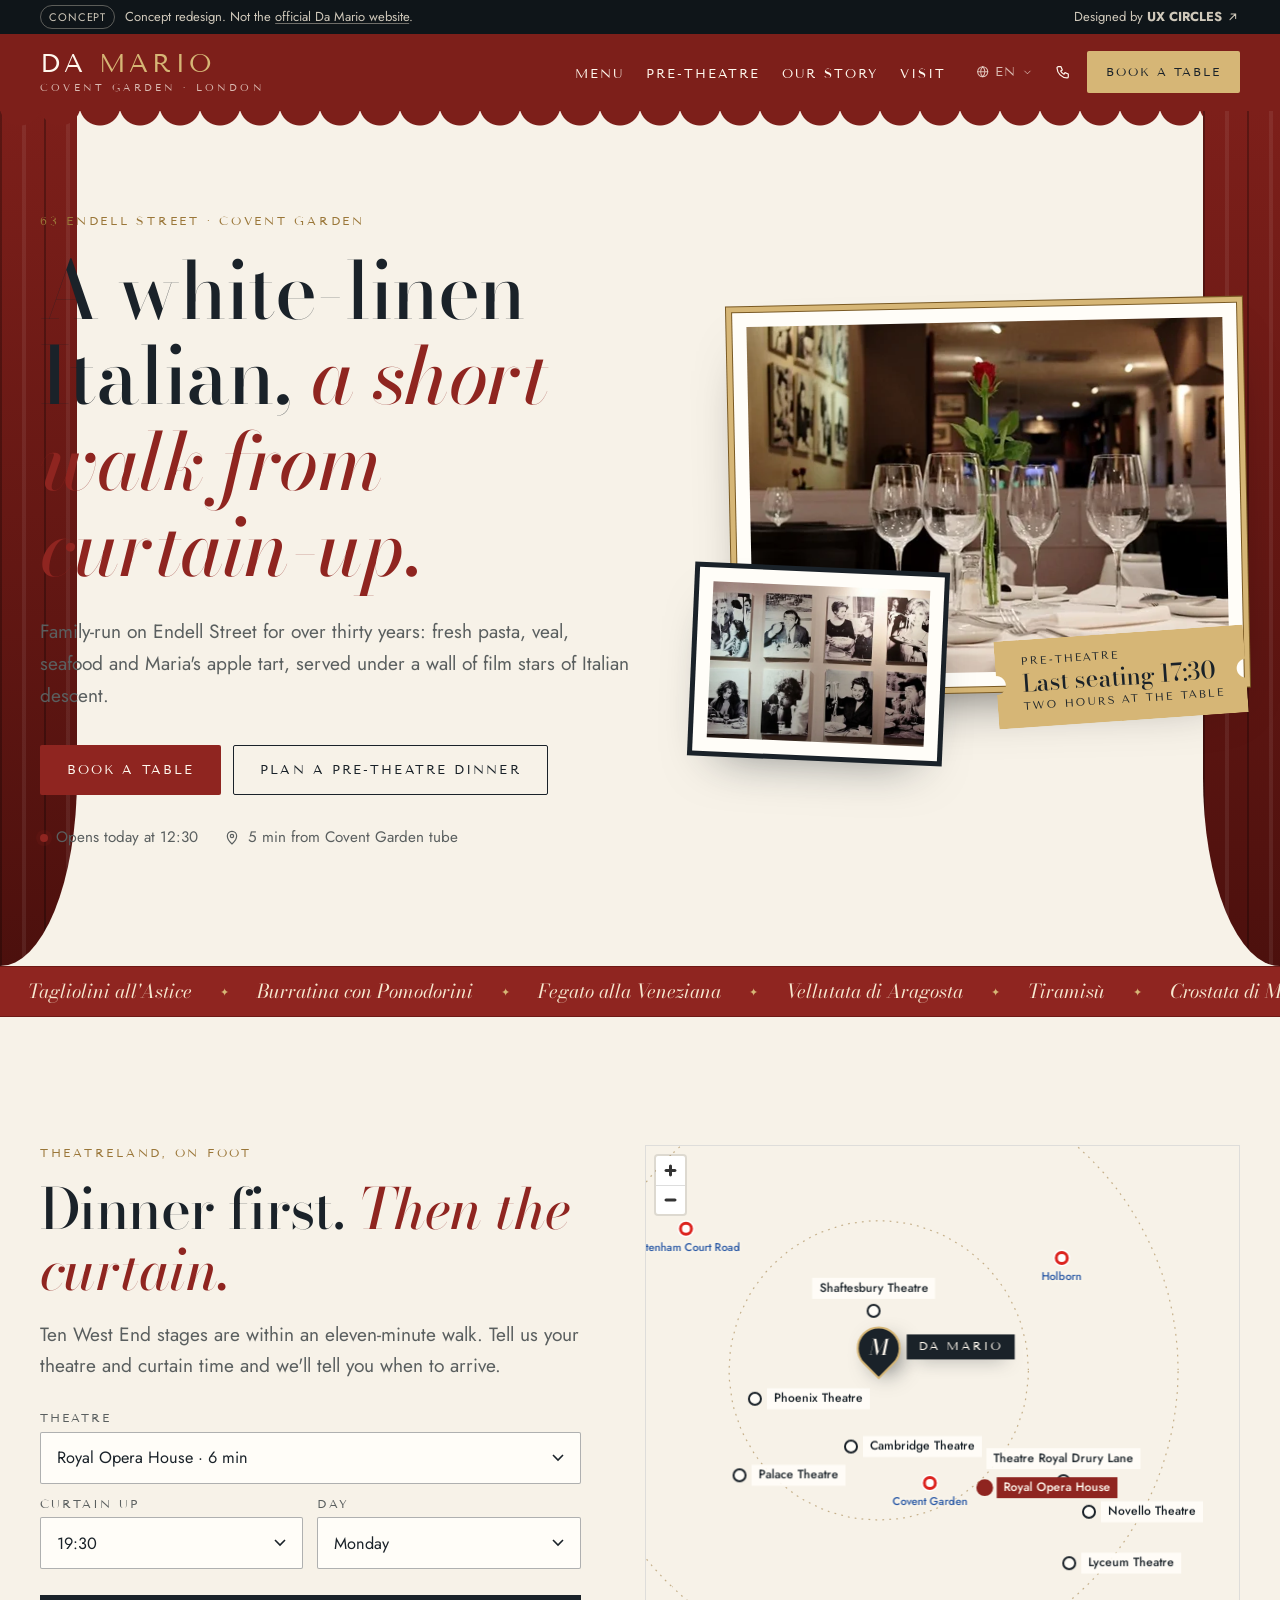
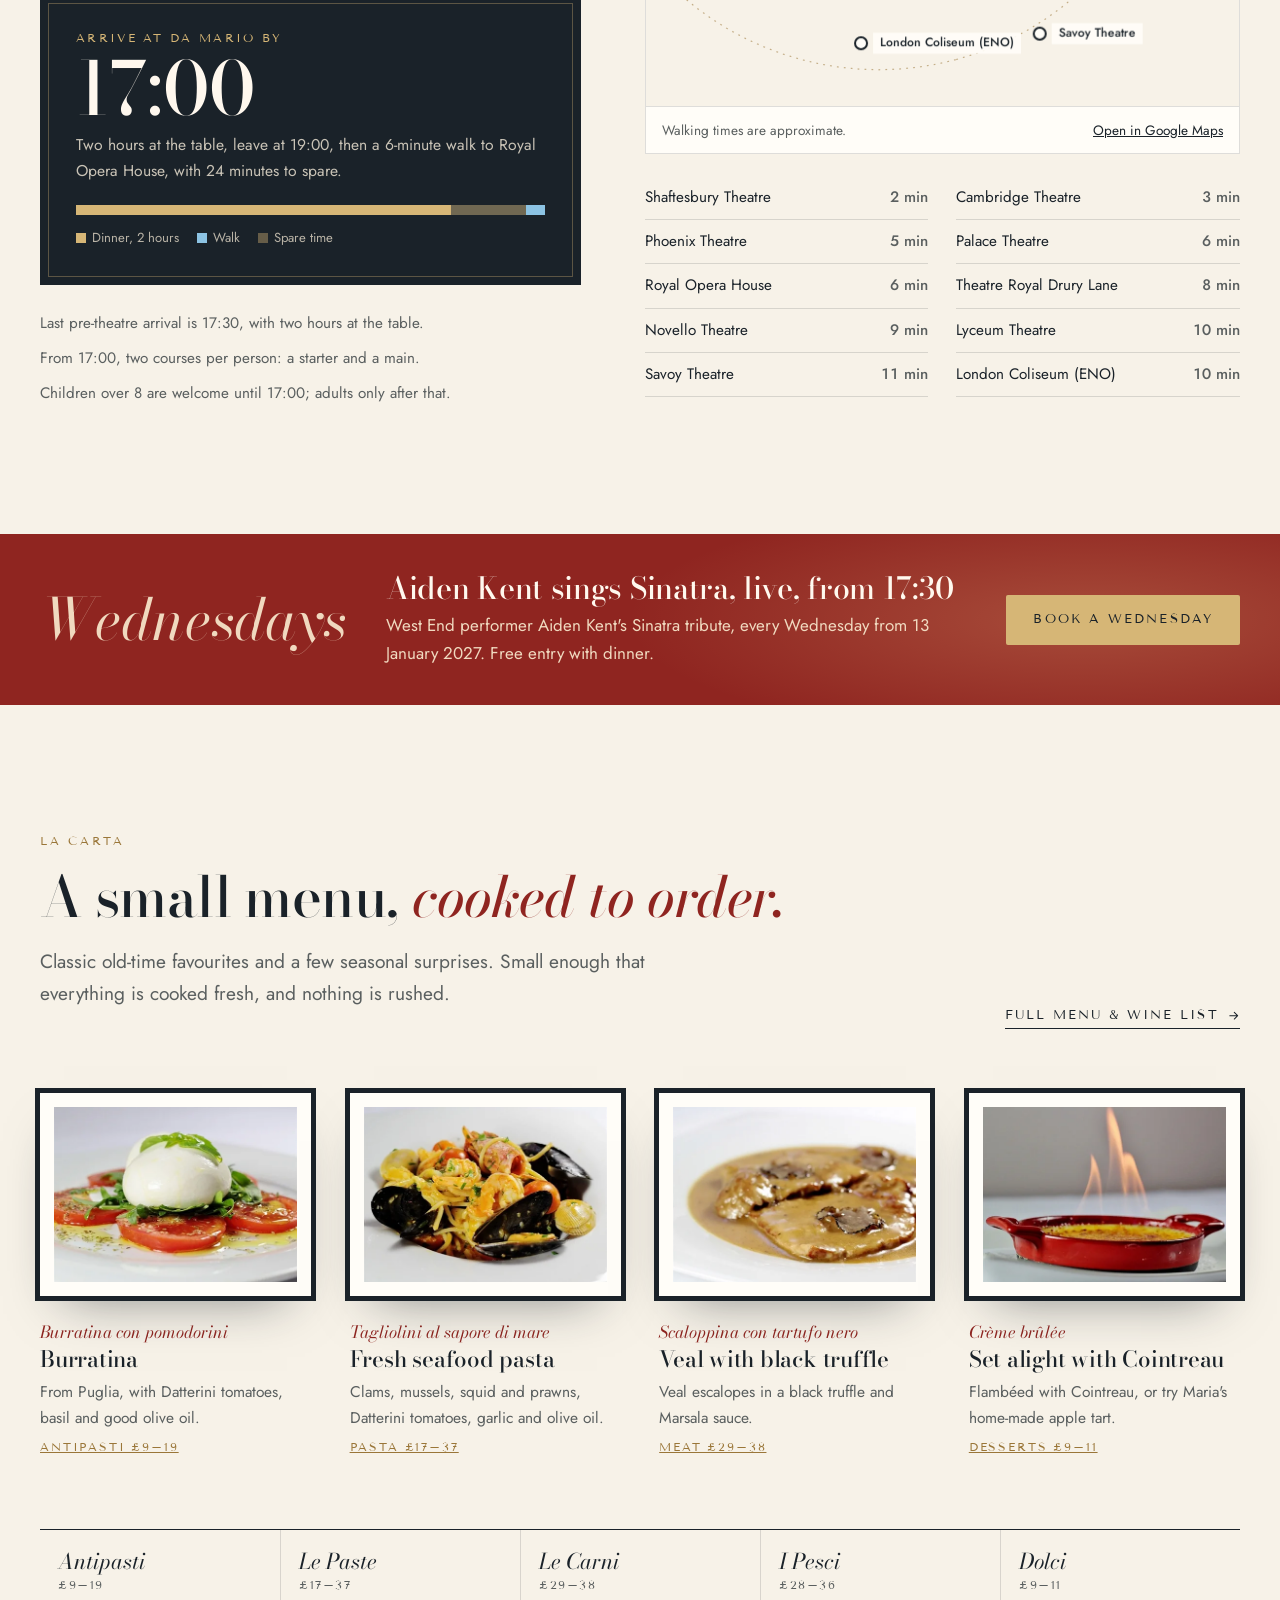
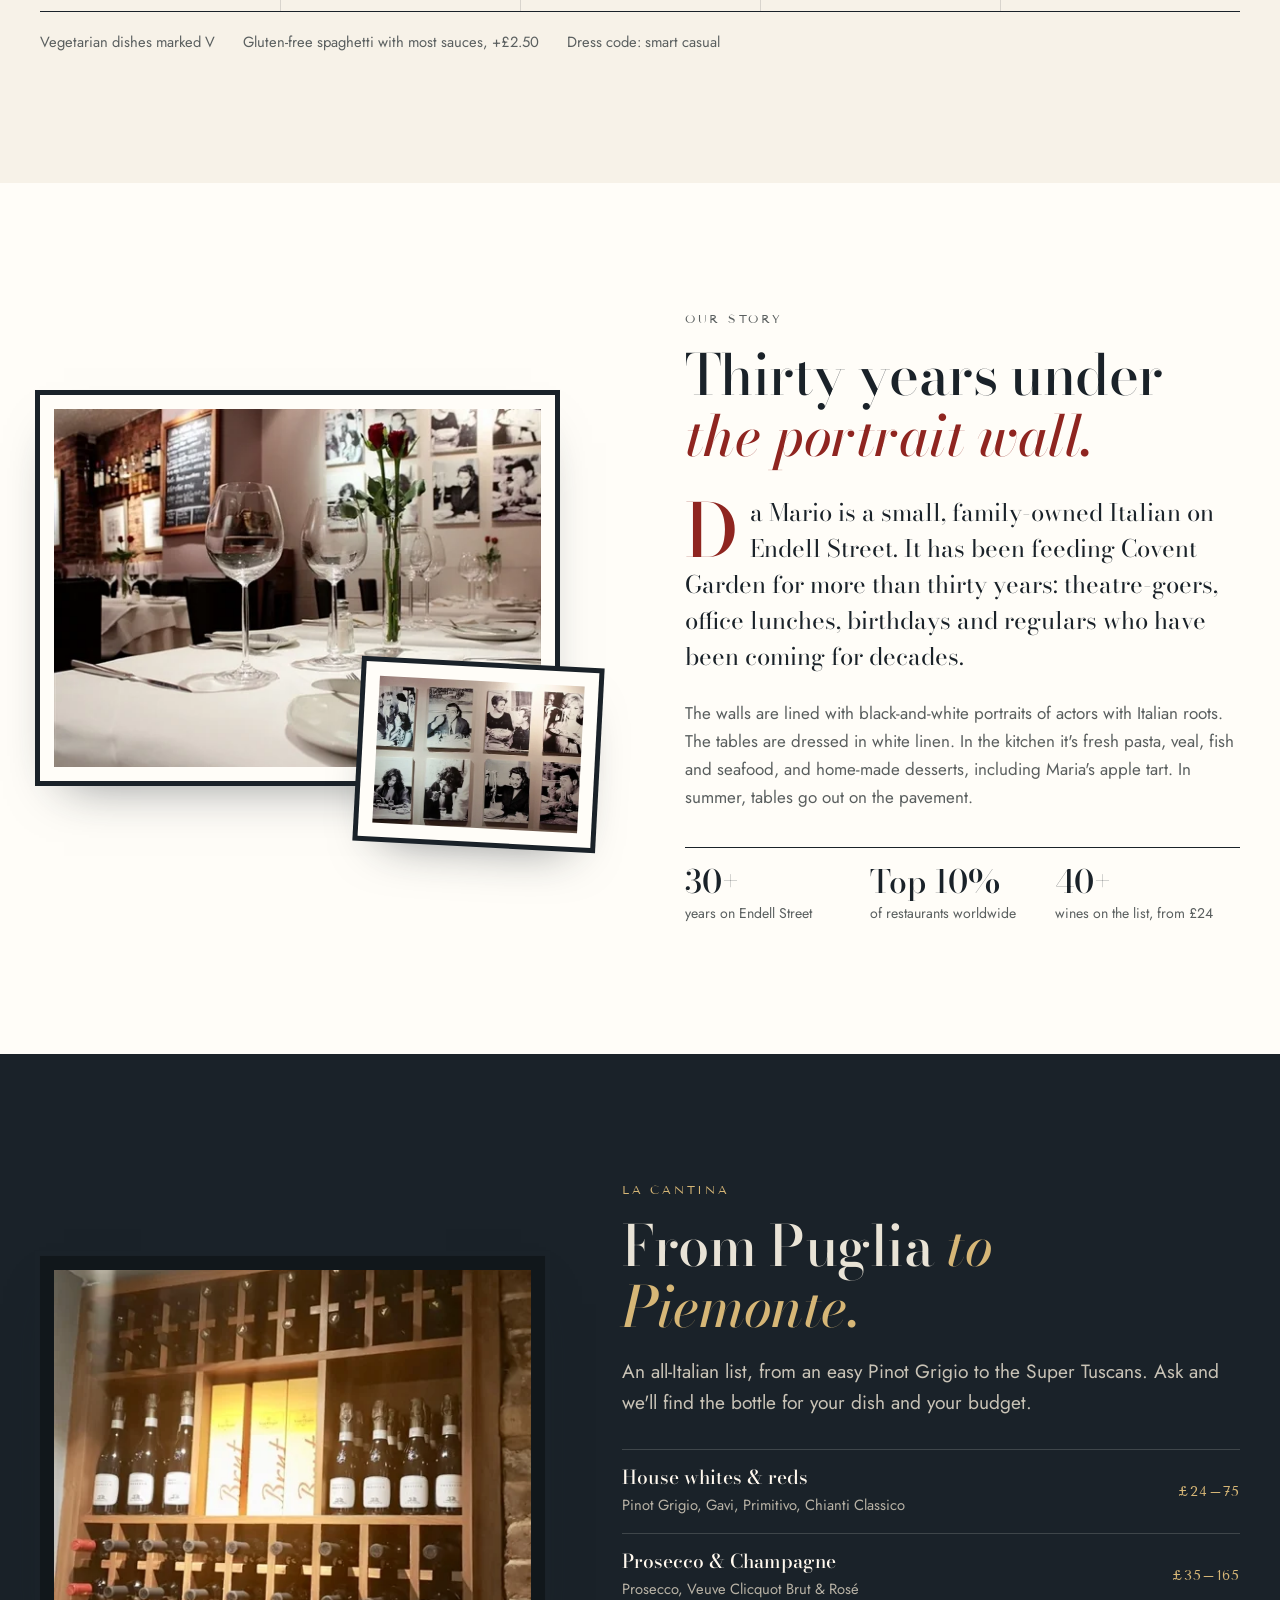
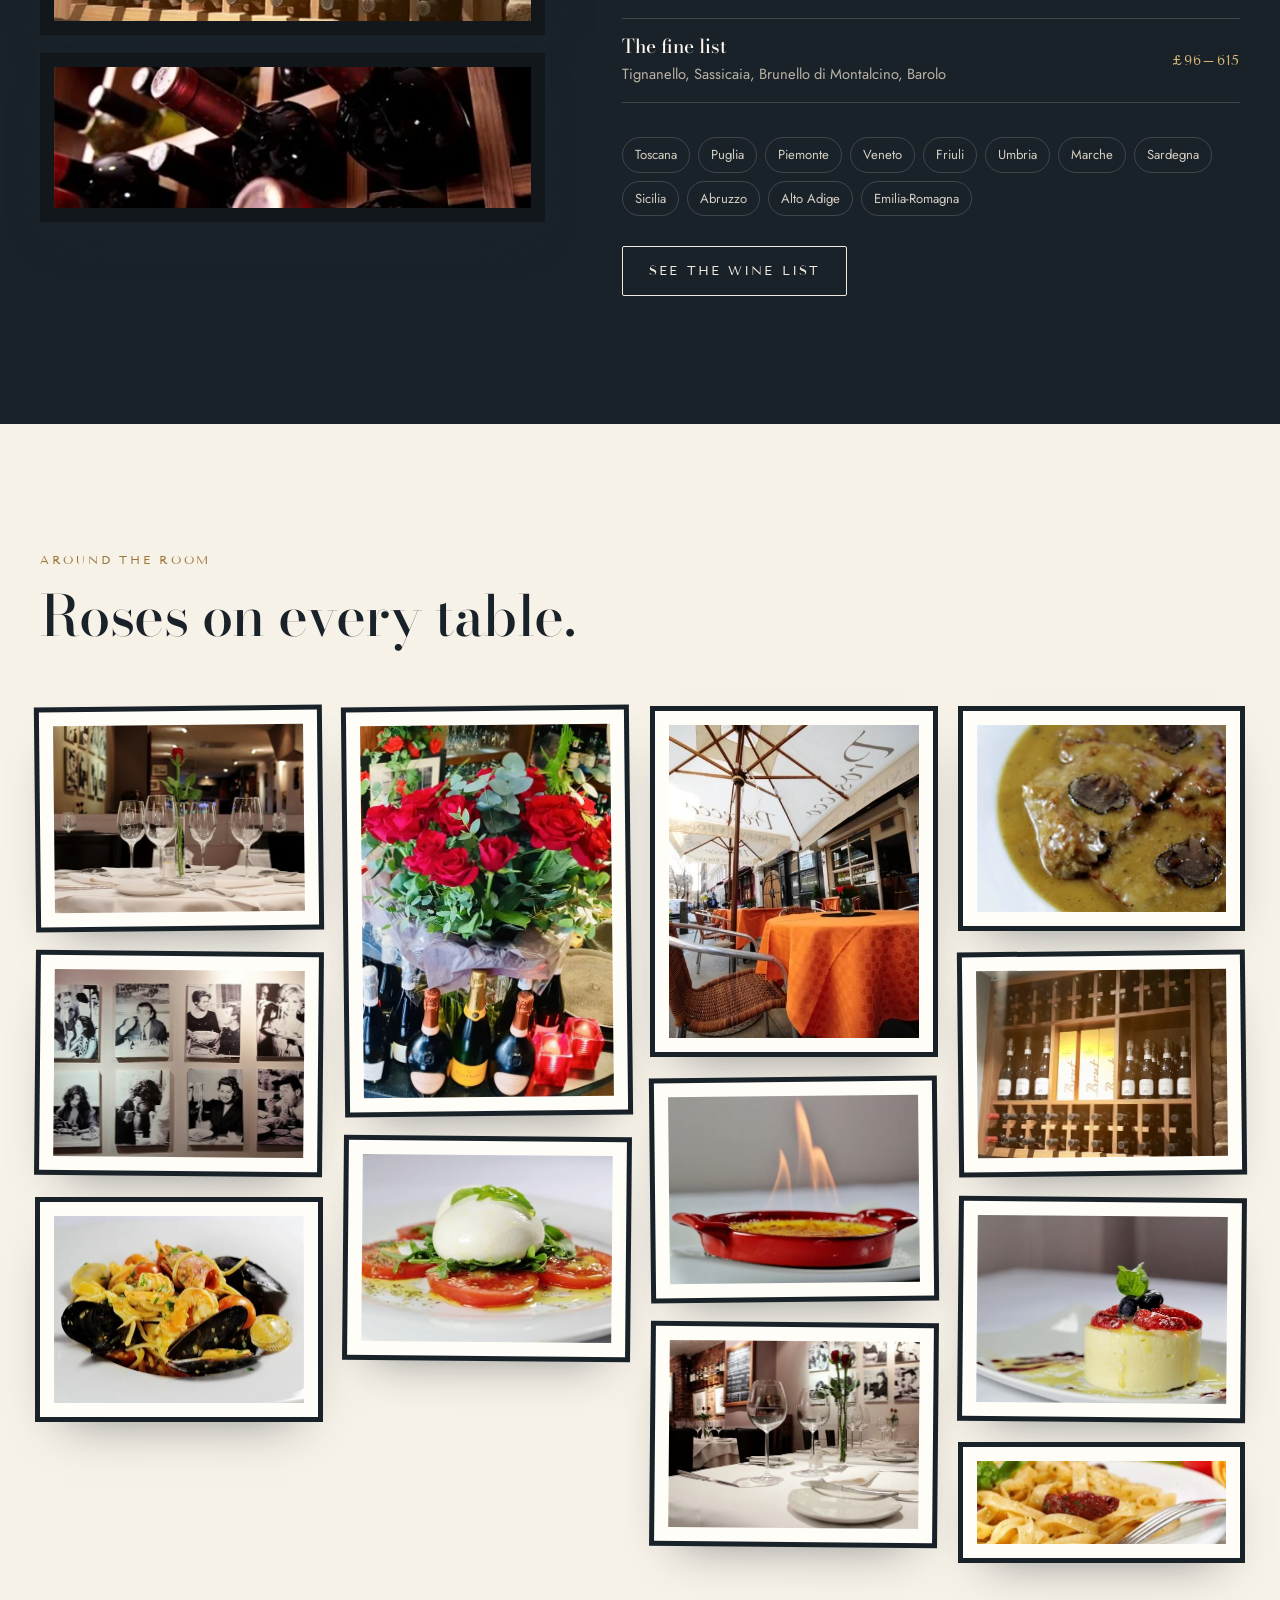
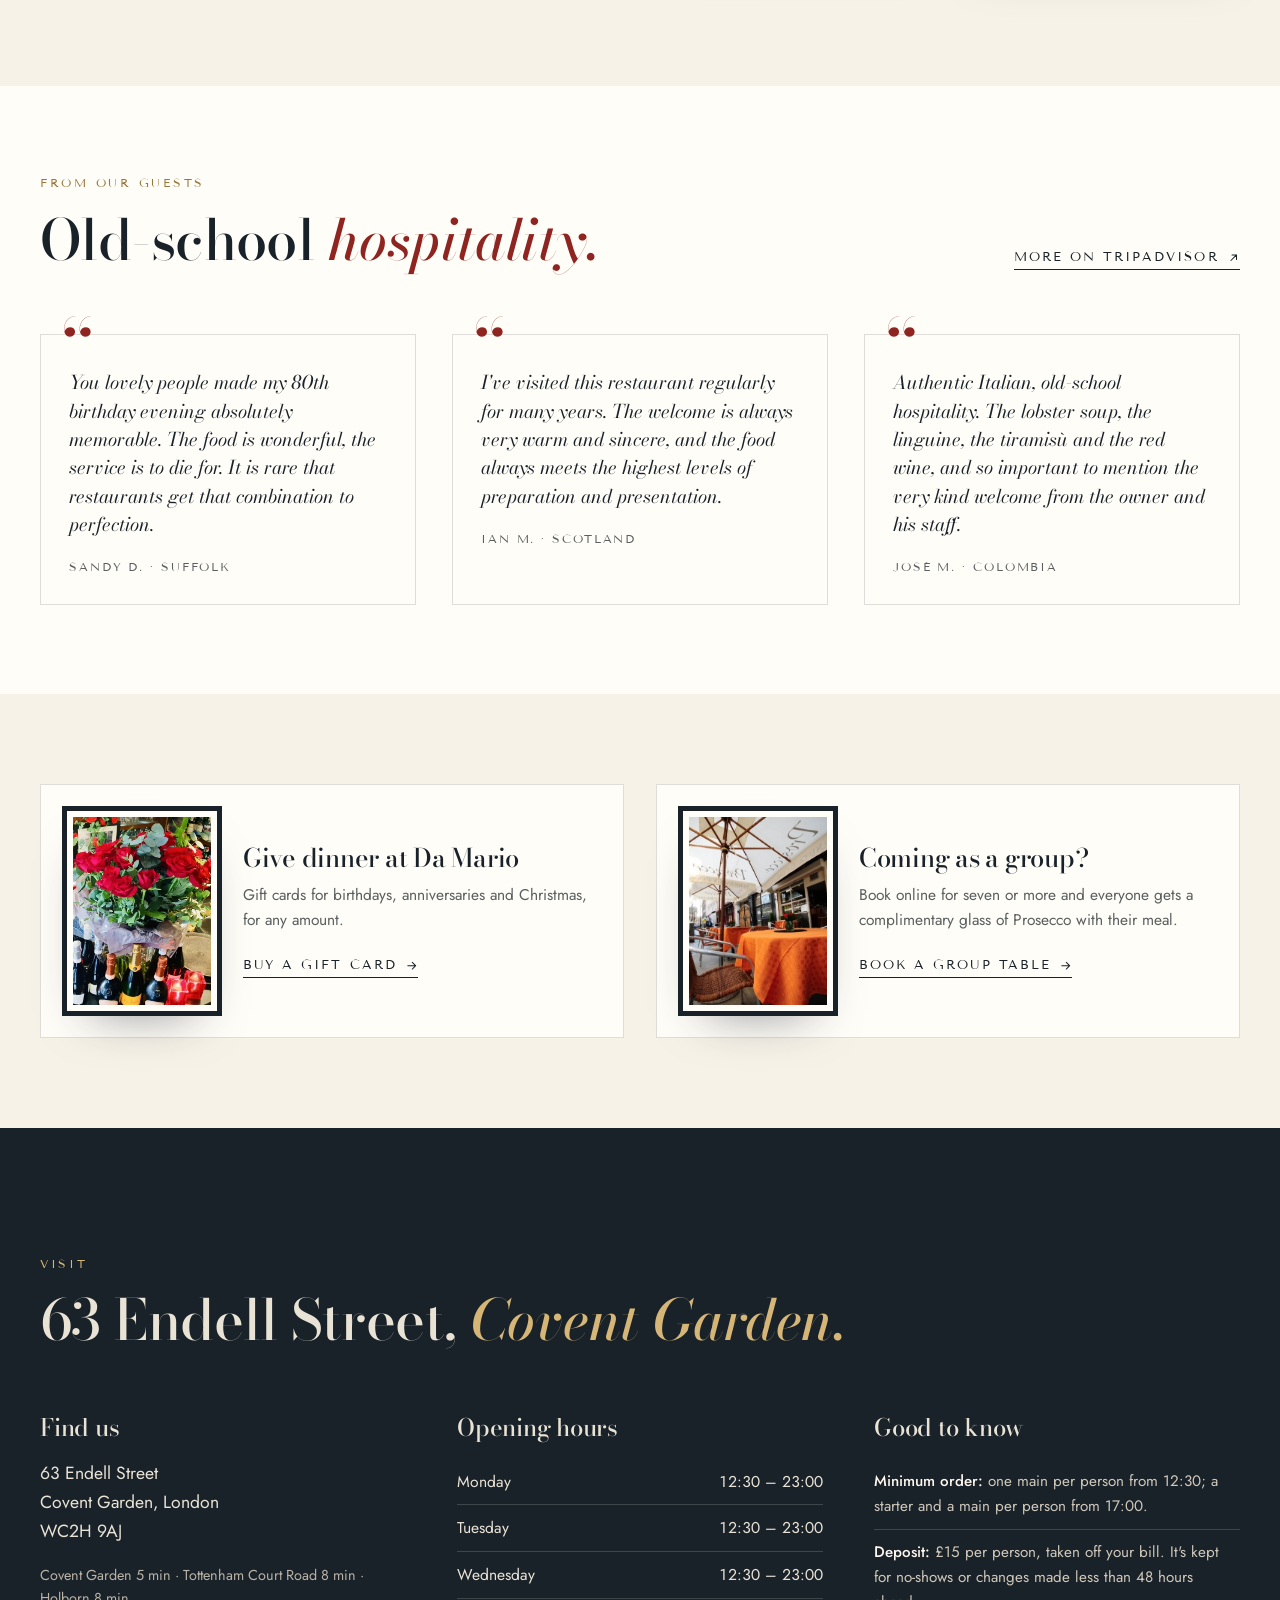
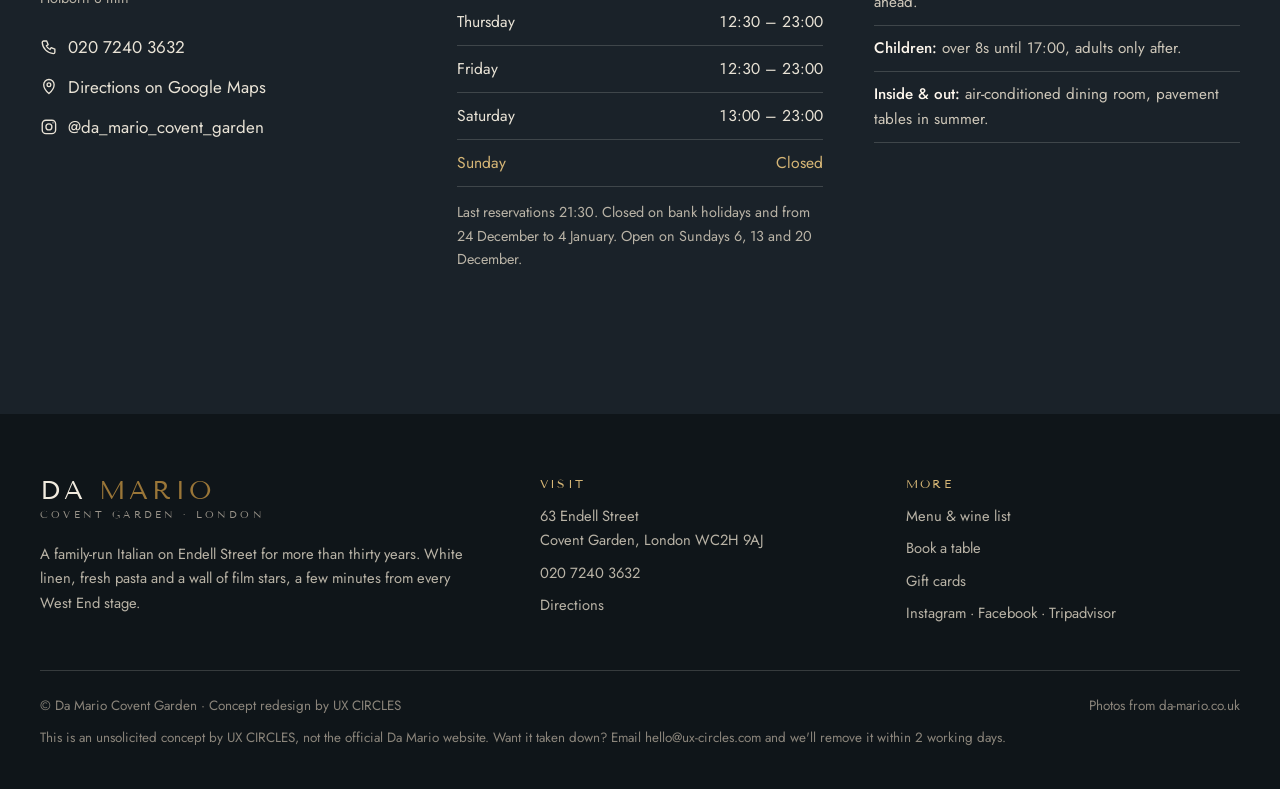
==== commit 952f2bbc: "Footer: offer to take the concept down within 2 working days Every page now says this is an unsolici" ====
--- a/index.html
+++ b/index.html
@@ -458,6 +458,7 @@
       <div class="footer-base">
         <span>© Da Mario Covent Garden · Concept redesign by <a href="https://ux-circles.com/web" target="_blank" rel="noopener">UX CIRCLES</a></span>
         <span>Photos from da-mario.co.uk</span>
+        <span data-takedown style="flex-basis: 100%; margin: 0;">This is an unsolicited concept by UX CIRCLES, not the official Da Mario website. Want it taken down? Email <a href="mailto:hello@ux-circles.com">hello@ux-circles.com</a> and we'll remove it within 2 working days.</span>
       </div>
     </div>
   </footer>
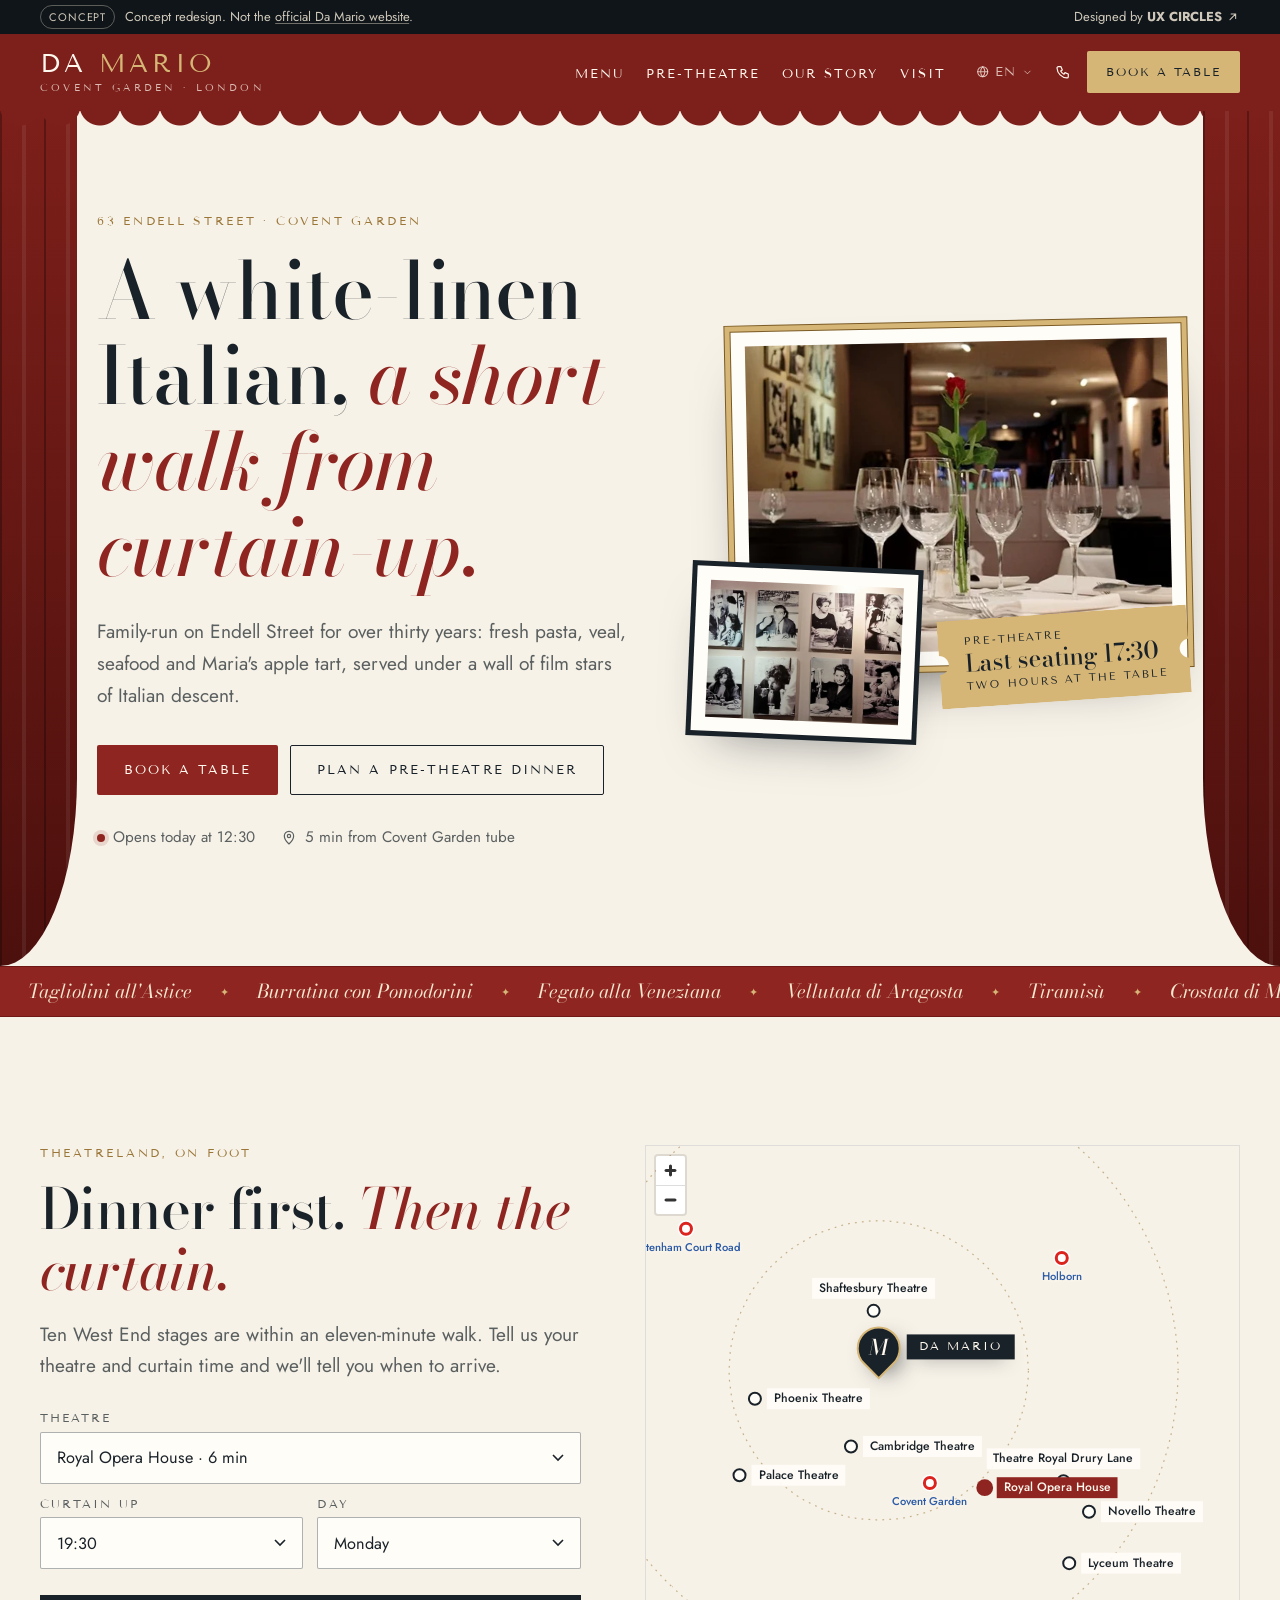
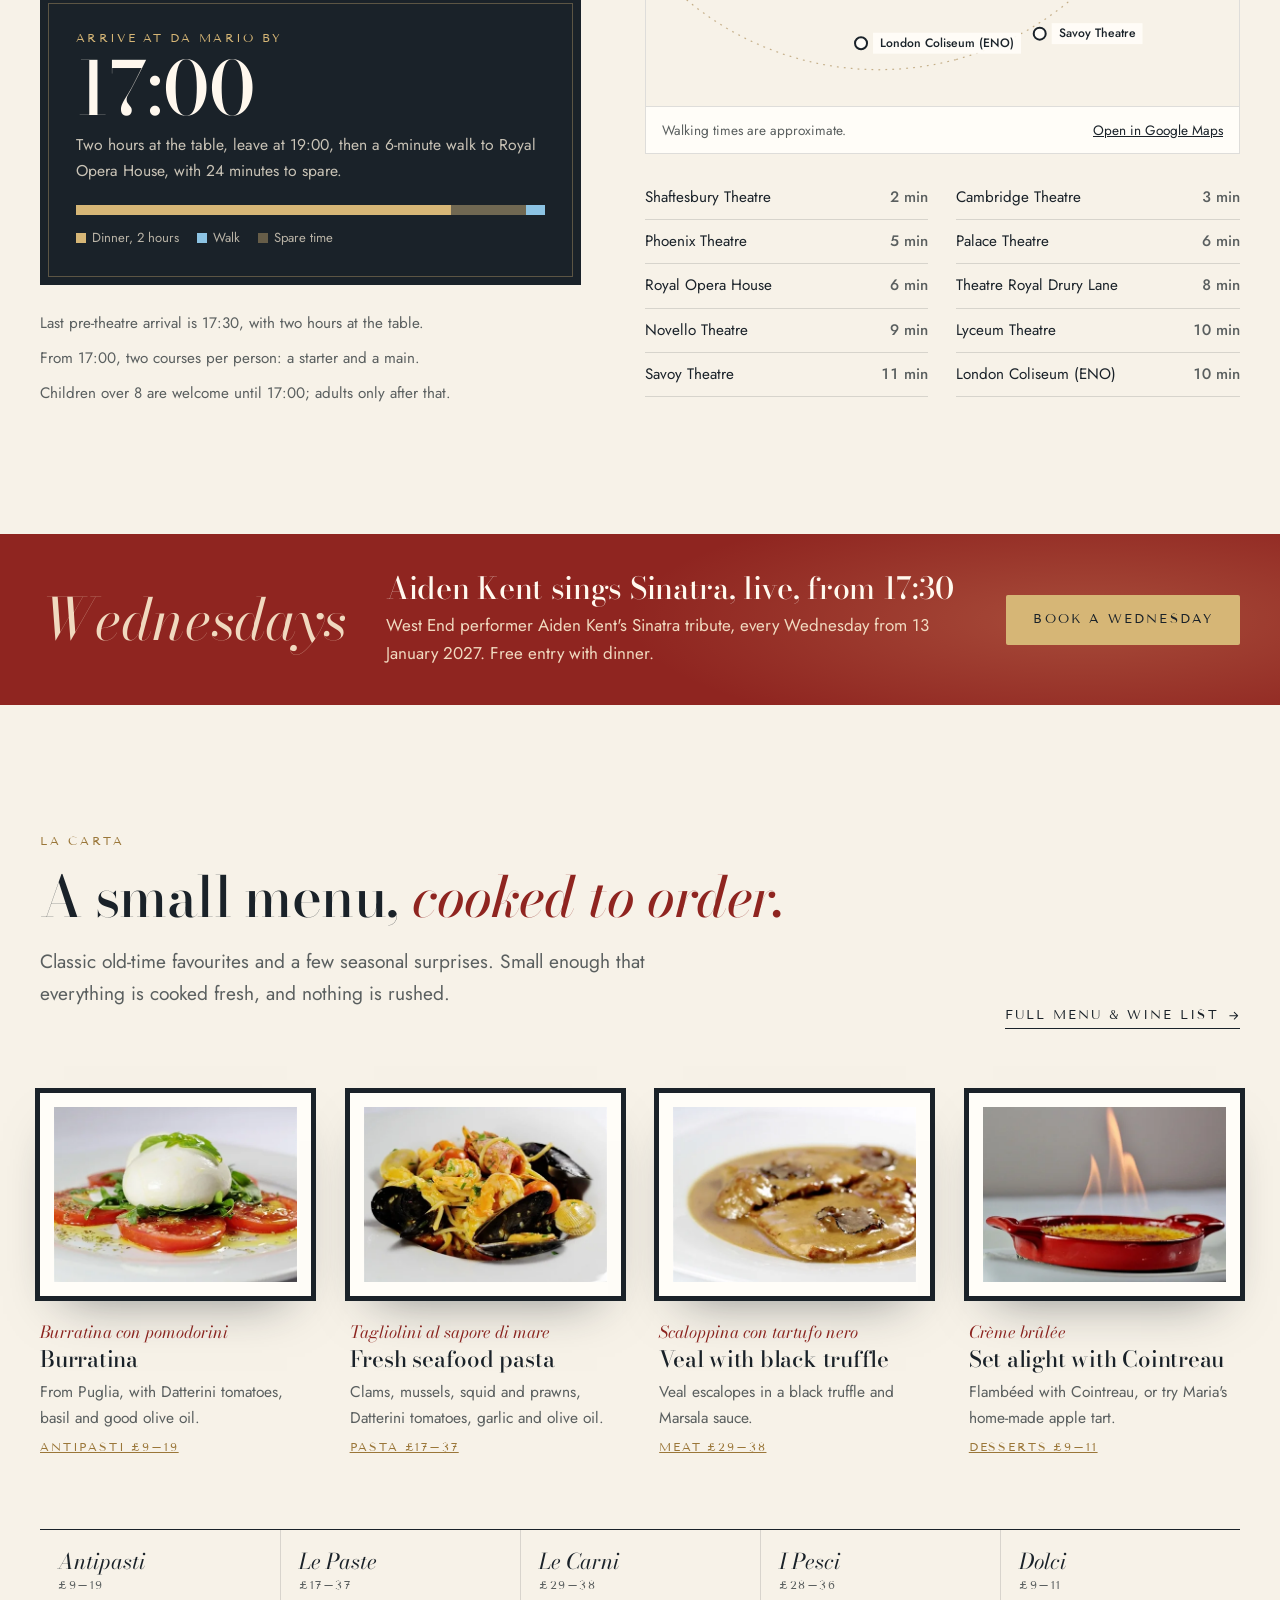
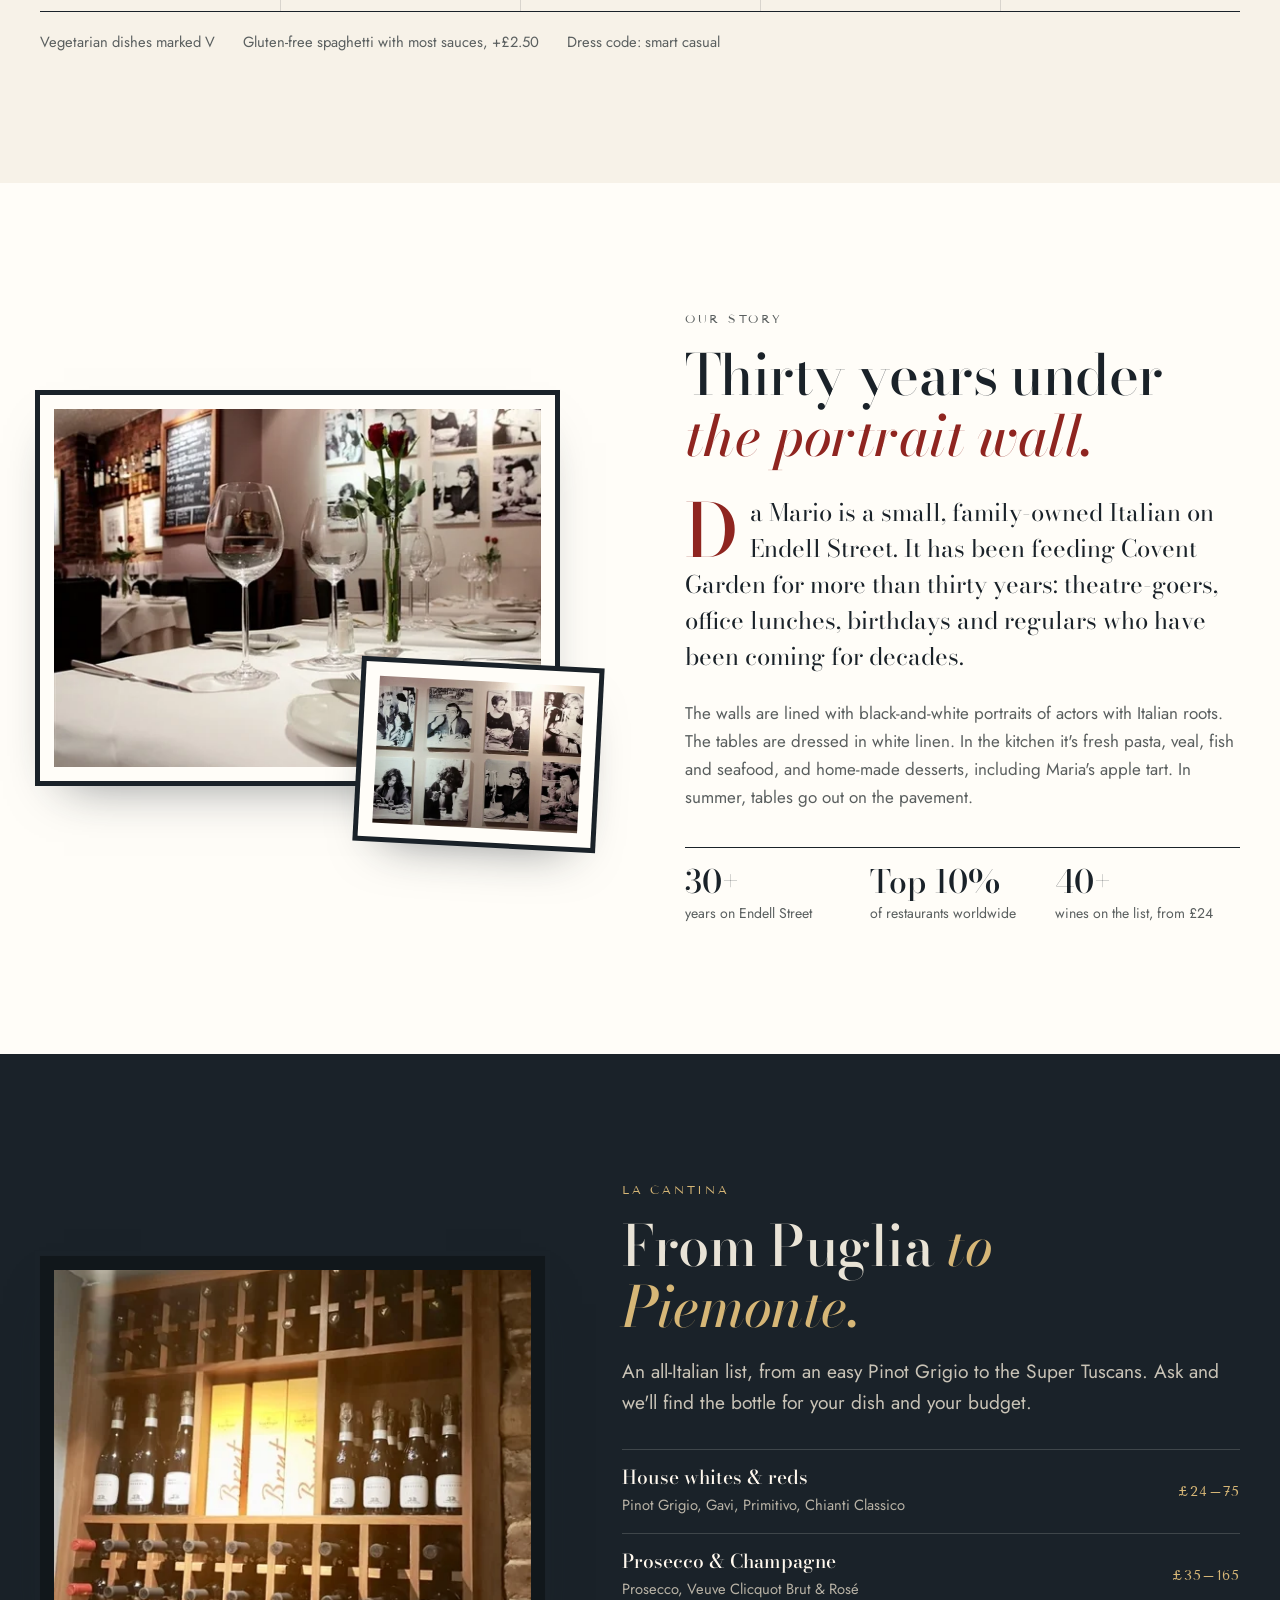
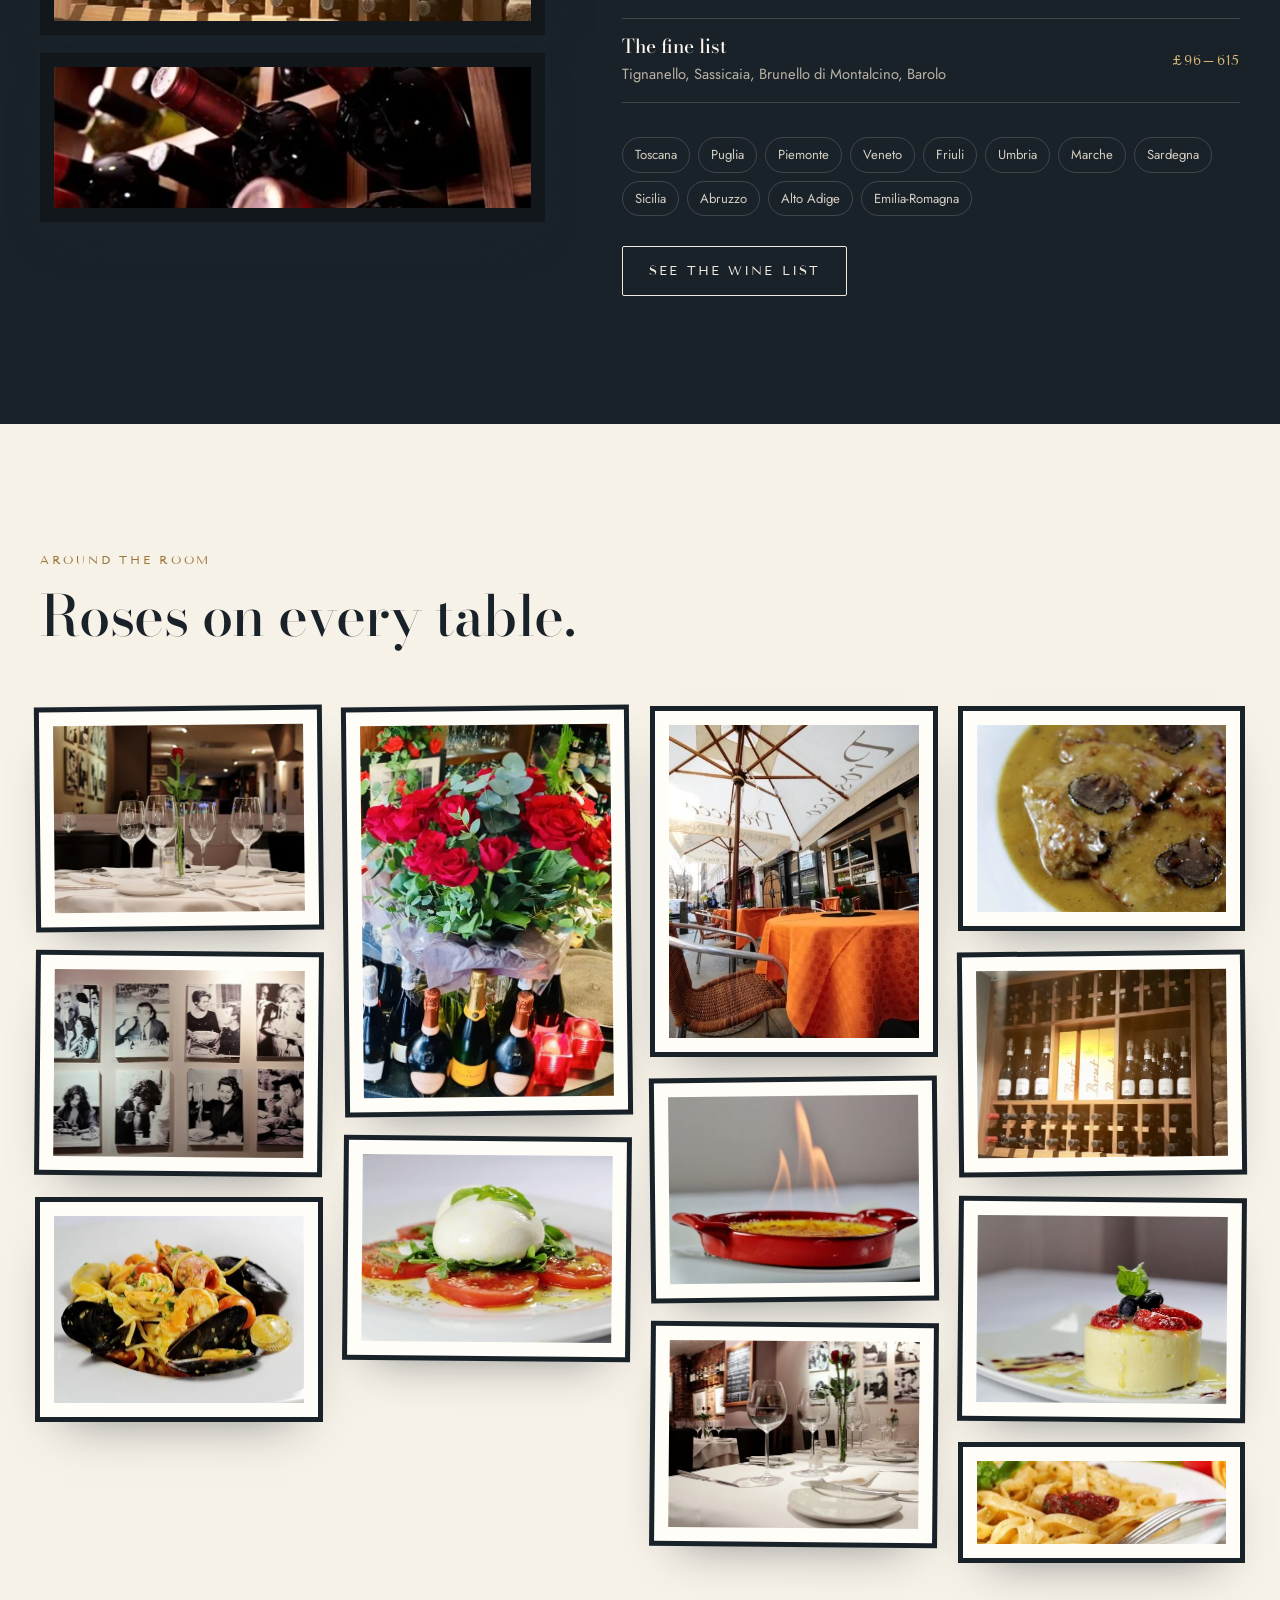
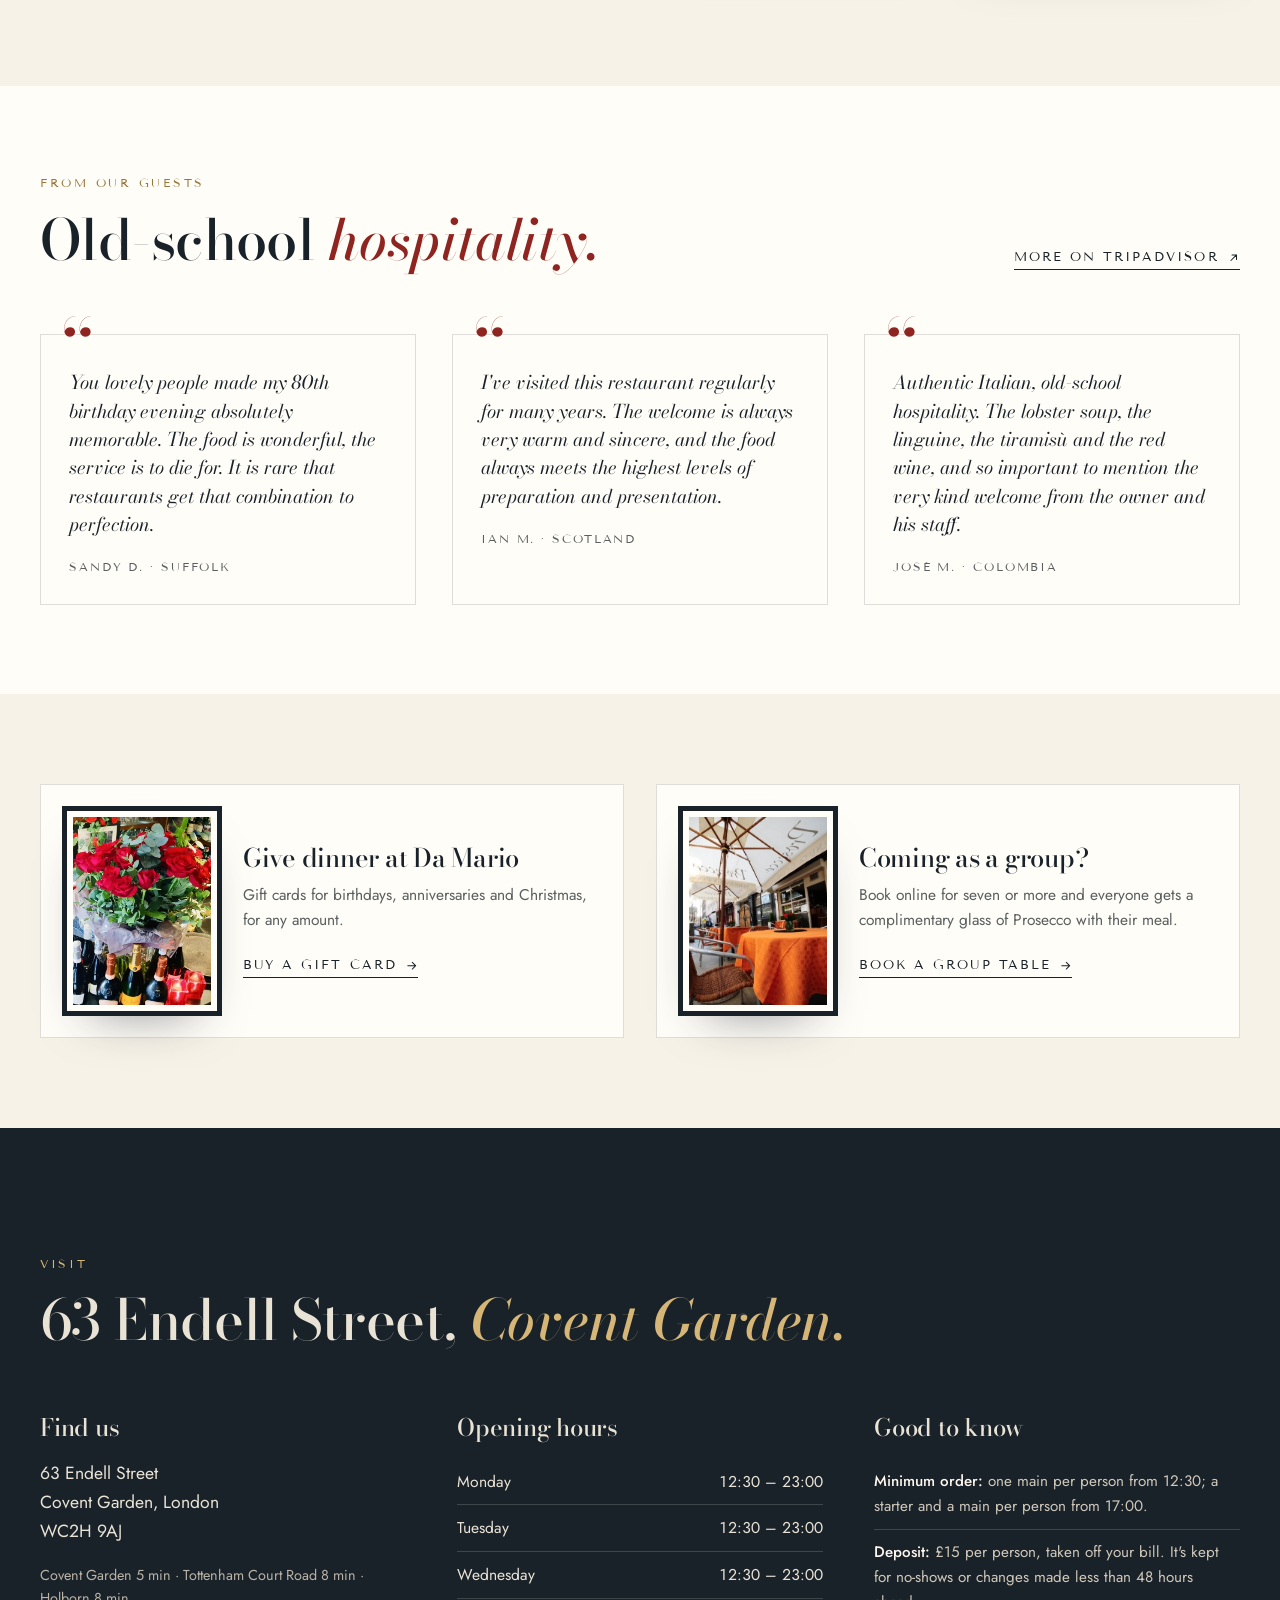
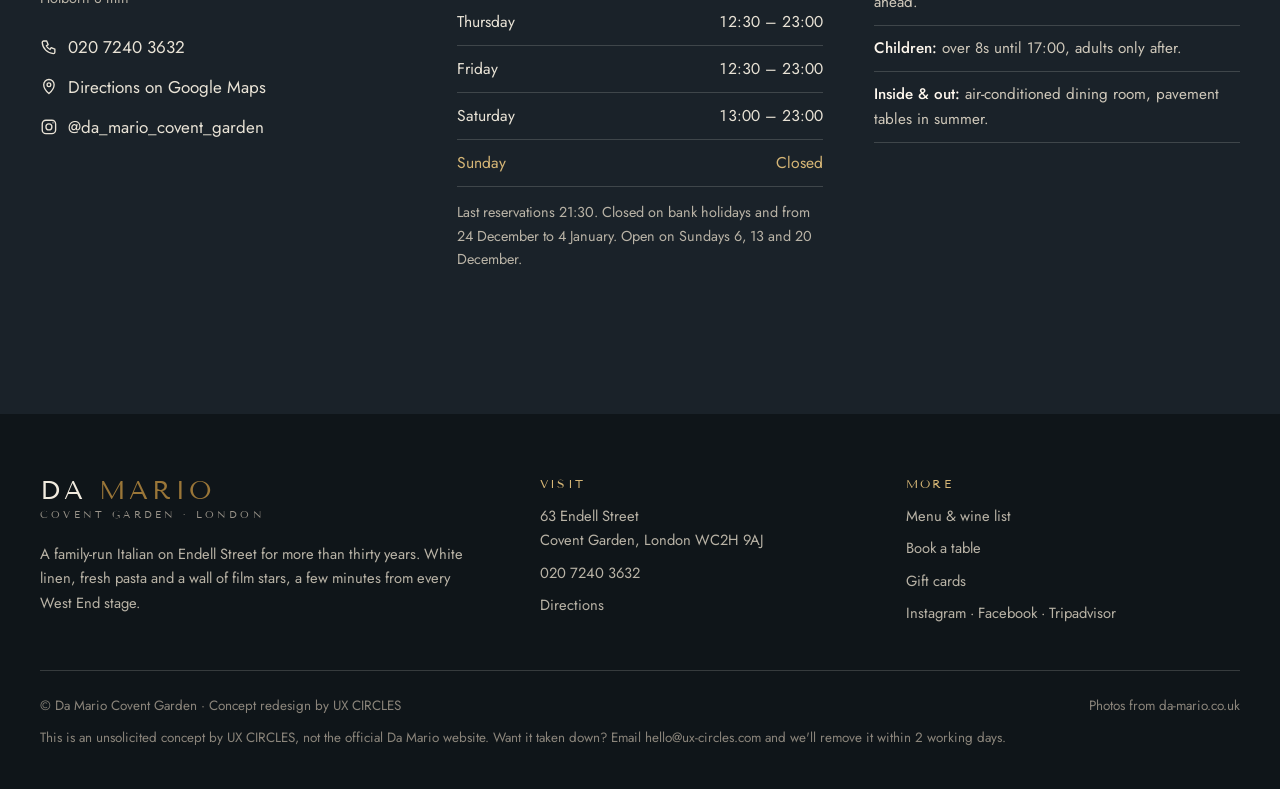
==== commit 5aea5051: "Open the stage curtains on load in the hero Two velvet panels cover the hero and draw open once the " ====
--- a/index.html
+++ b/index.html
@@ -29,7 +29,7 @@
   <link rel="preconnect" href="https://fonts.gstatic.com" crossorigin>
   <link href="https://fonts.googleapis.com/css2?family=Bodoni+Moda:ital,opsz,wght@0,6..96,400..600;1,6..96,400..500&family=Jost:wght@400;500&family=Tenor+Sans&display=swap" rel="stylesheet">
   <link rel="preload" as="image" href="assets/img/dining-rose.webp" fetchpriority="high">
-  <link rel="stylesheet" href="styles.css?v=11">
+  <link rel="stylesheet" href="styles.css?v=13">
   <script>document.documentElement.classList.replace('no-js','js')</script>
   <script type="application/ld+json">
   {
@@ -146,6 +146,7 @@
     <!-- Hero -->
     <section class="hero">
       <div class="hero-valance" aria-hidden="true"></div>
+      <div class="curtain curtain-l" aria-hidden="true"></div><div class="curtain curtain-r" aria-hidden="true"></div>
       <div class="wrap hero-grid">
         <div class="hero-copy">
           <p class="eyebrow">63 Endell Street · Covent Garden</p>
--- a/styles.css
+++ b/styles.css
@@ -135,7 +135,7 @@
 }
 
 /* Header ------------------------------------------------------------------ */
-.site-header { position: sticky; top: 0; z-index: 50; }
+.site-header { position: sticky; top: calc(-1 * var(--concept-h, 34px)); z-index: 50; } /* the concept bar scrolls away, the header stays */
 /* solid, no backdrop-filter: a filter here would become the containing block of the fixed mobile nav and collapse it */
 .header-bar { background: var(--linen); border-bottom: 1px solid transparent; transition: border-color .3s; }
 .is-scrolled .header-bar { border-bottom-color: var(--line); }
@@ -253,6 +253,24 @@
 .hero::before { left: 0; border-bottom-right-radius: 100% 22%; }
 .hero::after { right: 0; border-bottom-left-radius: 100% 22%; }
 @media (max-width: 760px) { .hero::before, .hero::after { display: none; } .hero { border-bottom: 10px solid var(--rosso); } }
+/* keep the hero copy clear of the side drapes */
+@media (min-width: 761px) { .hero .wrap { width: min(100% - 2 * (clamp(28px, 6vw, 96px) + 20px), var(--wrap)); } }
+/* curtain-up: the stage curtains start closed and draw open once on load (CSS only, no click) */
+.hero-valance { z-index: 4; }
+.curtain {
+  position: absolute; top: 0; bottom: 0; width: 51%; z-index: 3; pointer-events: none;
+  background:
+    linear-gradient(180deg, rgba(0,0,0,0) 70%, rgba(0,0,0,.35)),
+    repeating-linear-gradient(90deg, rgba(0,0,0,.32) 0 3px, transparent 3px 30px, rgba(255,255,255,.08) 30px 36px, transparent 36px 62px),
+    linear-gradient(180deg, #8a231d, #4c100d);
+  box-shadow: 0 0 40px rgba(0,0,0,.35);
+  will-change: transform;
+}
+.curtain-l { left: 0; transform-origin: left center; animation: curtain-open-l 1.5s .35s cubic-bezier(.65, 0, .25, 1) both; }
+.curtain-r { right: 0; transform-origin: right center; animation: curtain-open-r 1.5s .35s cubic-bezier(.65, 0, .25, 1) both; }
+@keyframes curtain-open-l { from { transform: none; } 70% { visibility: visible; } to { transform: translateX(-100%) scaleX(.55); visibility: hidden; } }
+@keyframes curtain-open-r { from { transform: none; } 70% { visibility: visible; } to { transform: translateX(100%) scaleX(.55); visibility: hidden; } }
+@media (prefers-reduced-motion: reduce) { .curtain { display: none; } }
 .hero-valance {
   position: absolute; left: 0; right: 0; top: 0; height: 18px; z-index: -1;
   background: radial-gradient(circle at 20px -6px, #7d1f1a 20px, transparent 21px) 0 0 / 40px 18px repeat-x;
@@ -504,7 +522,7 @@
    ========================================================================== */
 .page-hero { padding: clamp(48px, 7vw, 96px) 0 clamp(36px, 5vw, 60px); border-bottom: 1px solid var(--line); }
 .page-hero .lede { margin-top: 18px; }
-.menu-toolbar { position: sticky; top: calc(var(--header-h) + var(--concept-h, 34px)); z-index: 30; background: rgba(247, 242, 232, .96); backdrop-filter: blur(8px); -webkit-backdrop-filter: blur(8px); border-bottom: 1px solid var(--line); }
+.menu-toolbar { position: sticky; top: var(--header-h); z-index: 30; background: rgba(247, 242, 232, .96); backdrop-filter: blur(8px); -webkit-backdrop-filter: blur(8px); border-bottom: 1px solid var(--line); }
 .menu-toolbar-inner { display: flex; align-items: center; gap: 18px; min-height: 64px; }
 .menu-tabs { display: flex; gap: 4px; overflow-x: auto; scrollbar-width: none; margin-right: auto; -webkit-mask: linear-gradient(90deg, #000 90%, transparent); mask: linear-gradient(90deg, #000 90%, transparent); padding-right: 30px; }
 .menu-tabs::-webkit-scrollbar { display: none; }
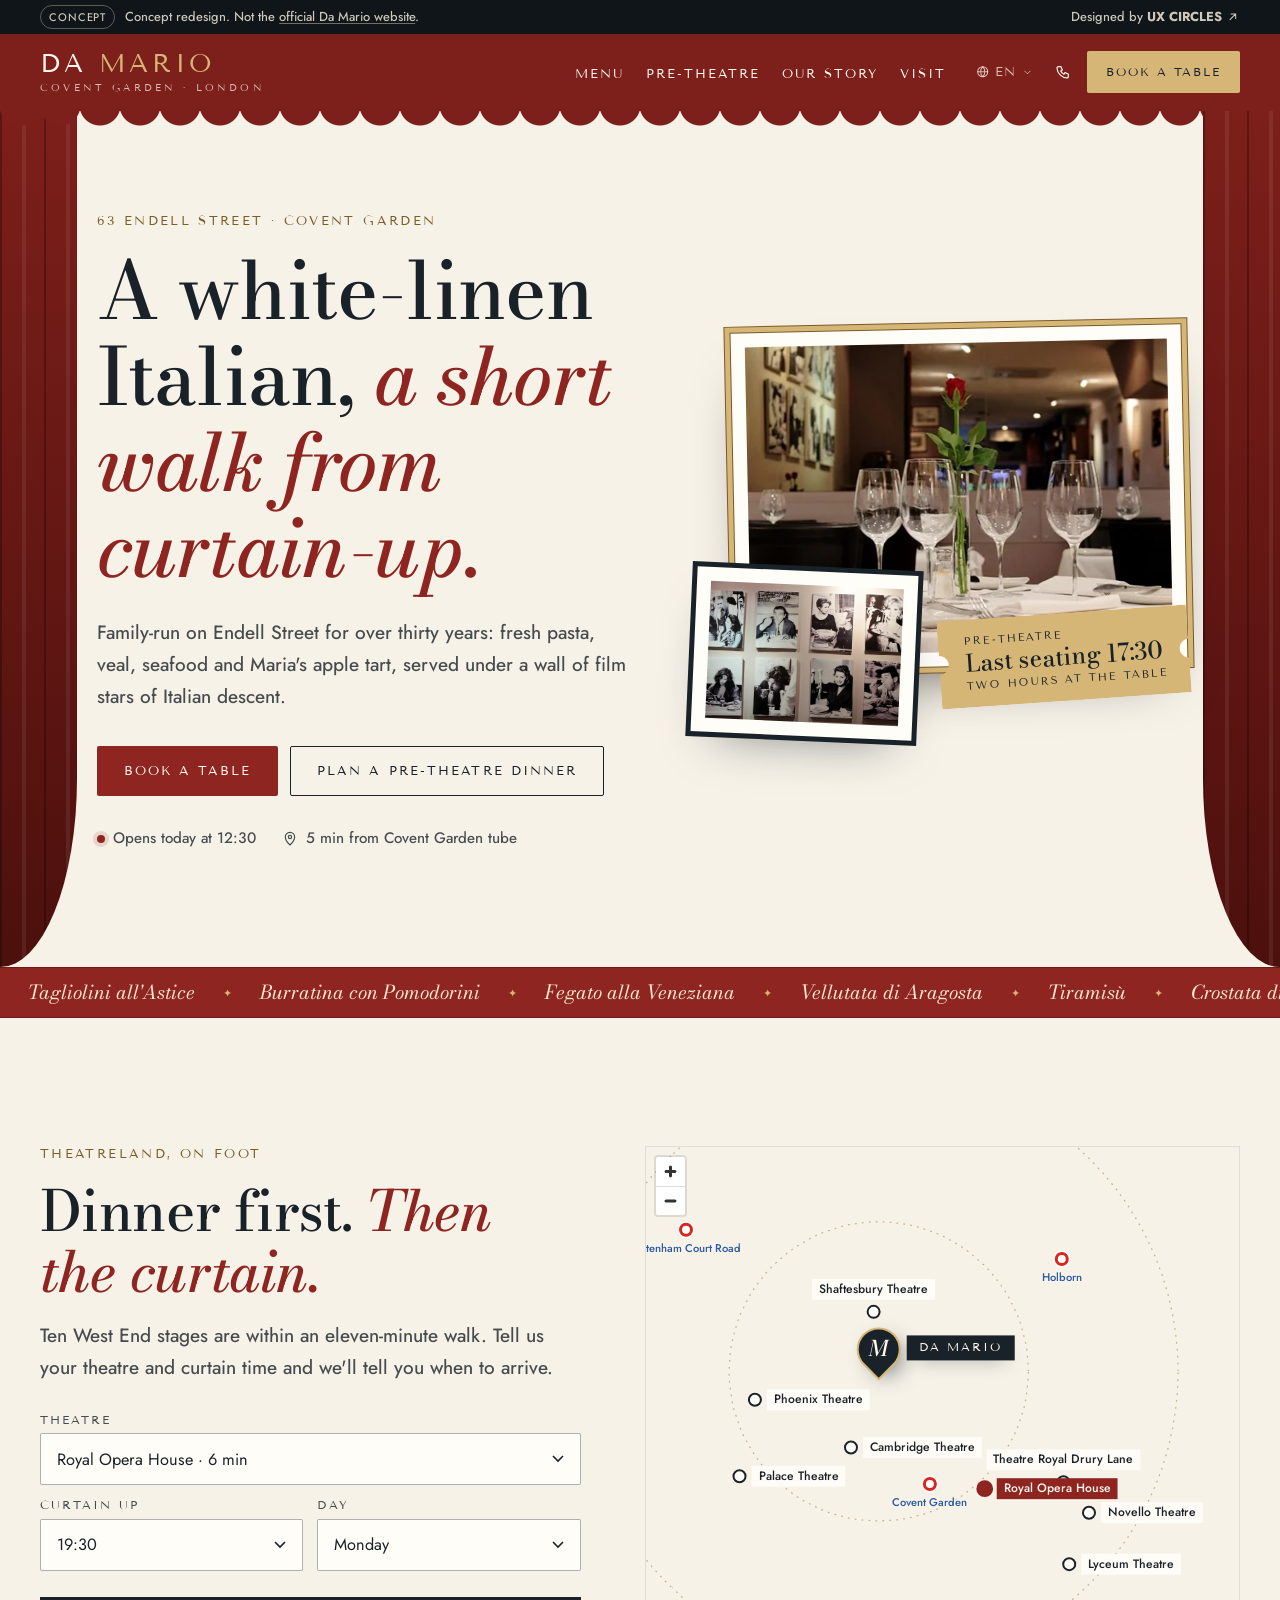
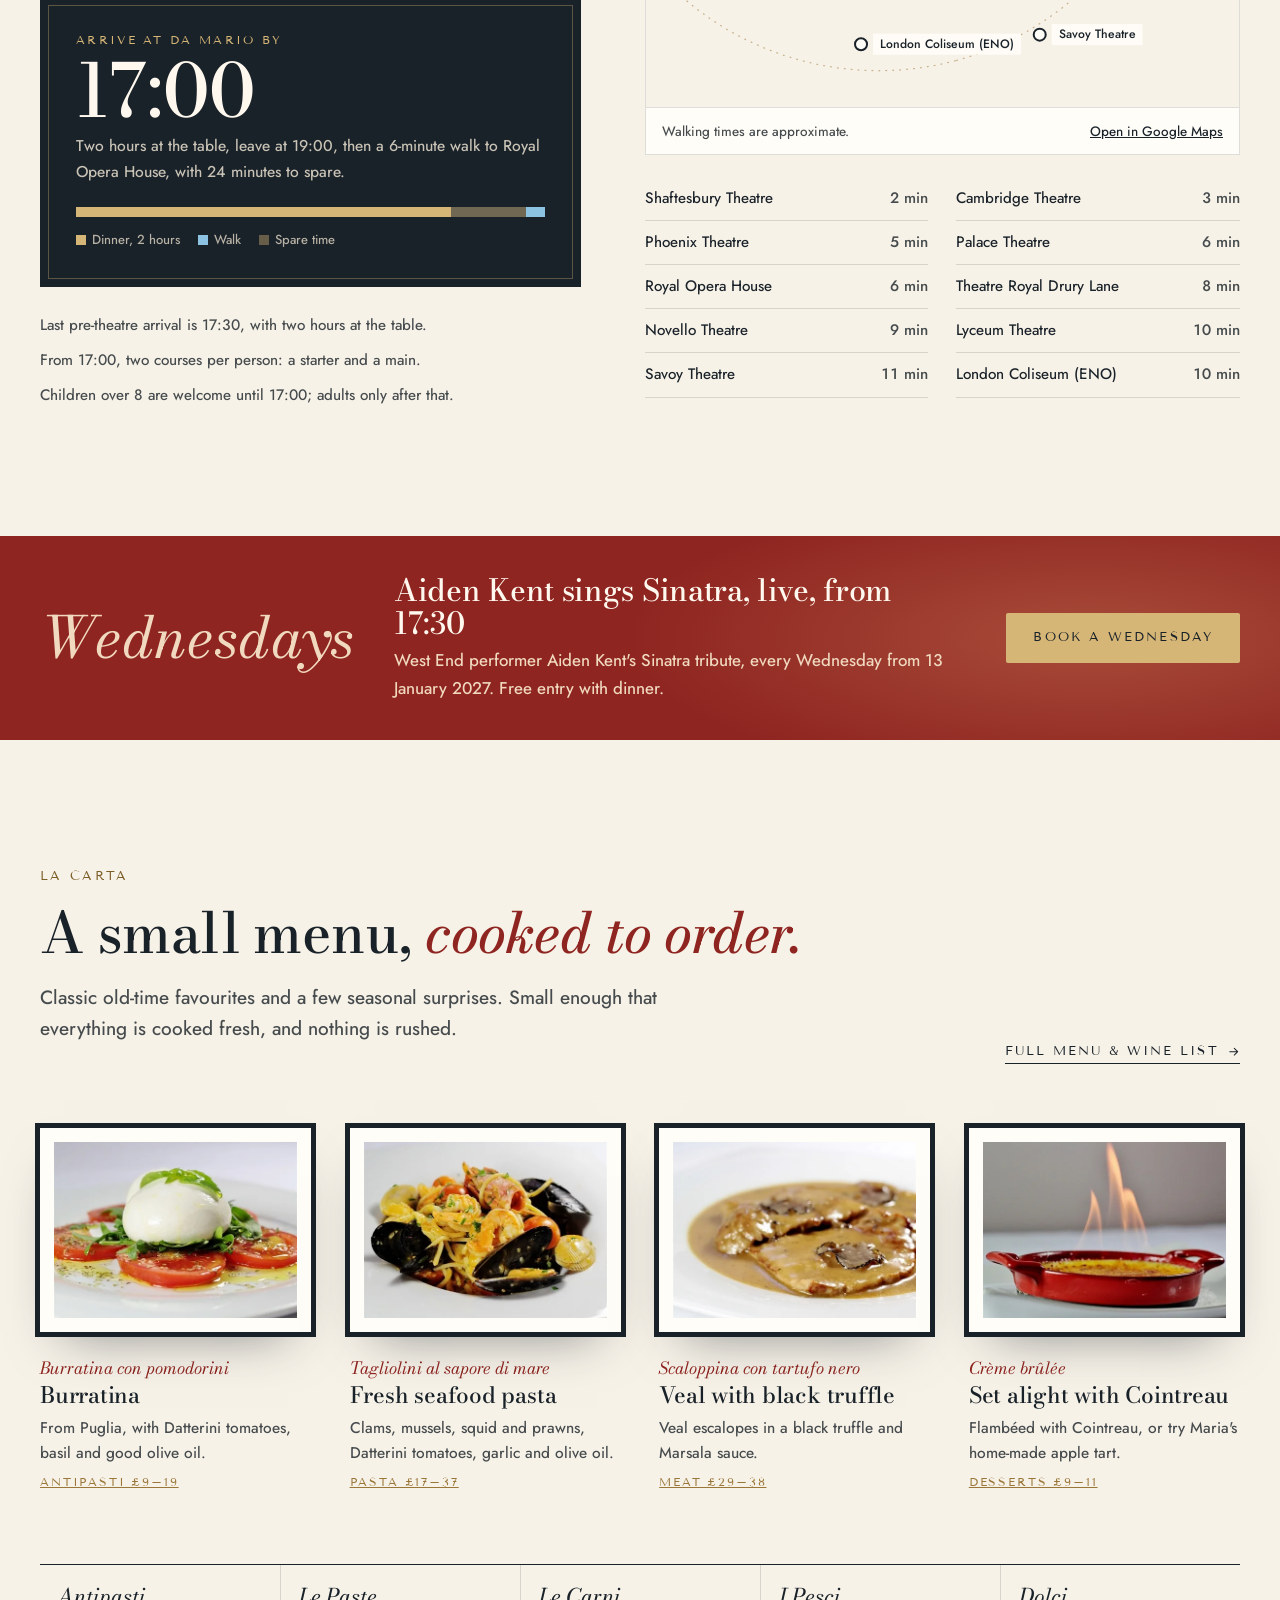
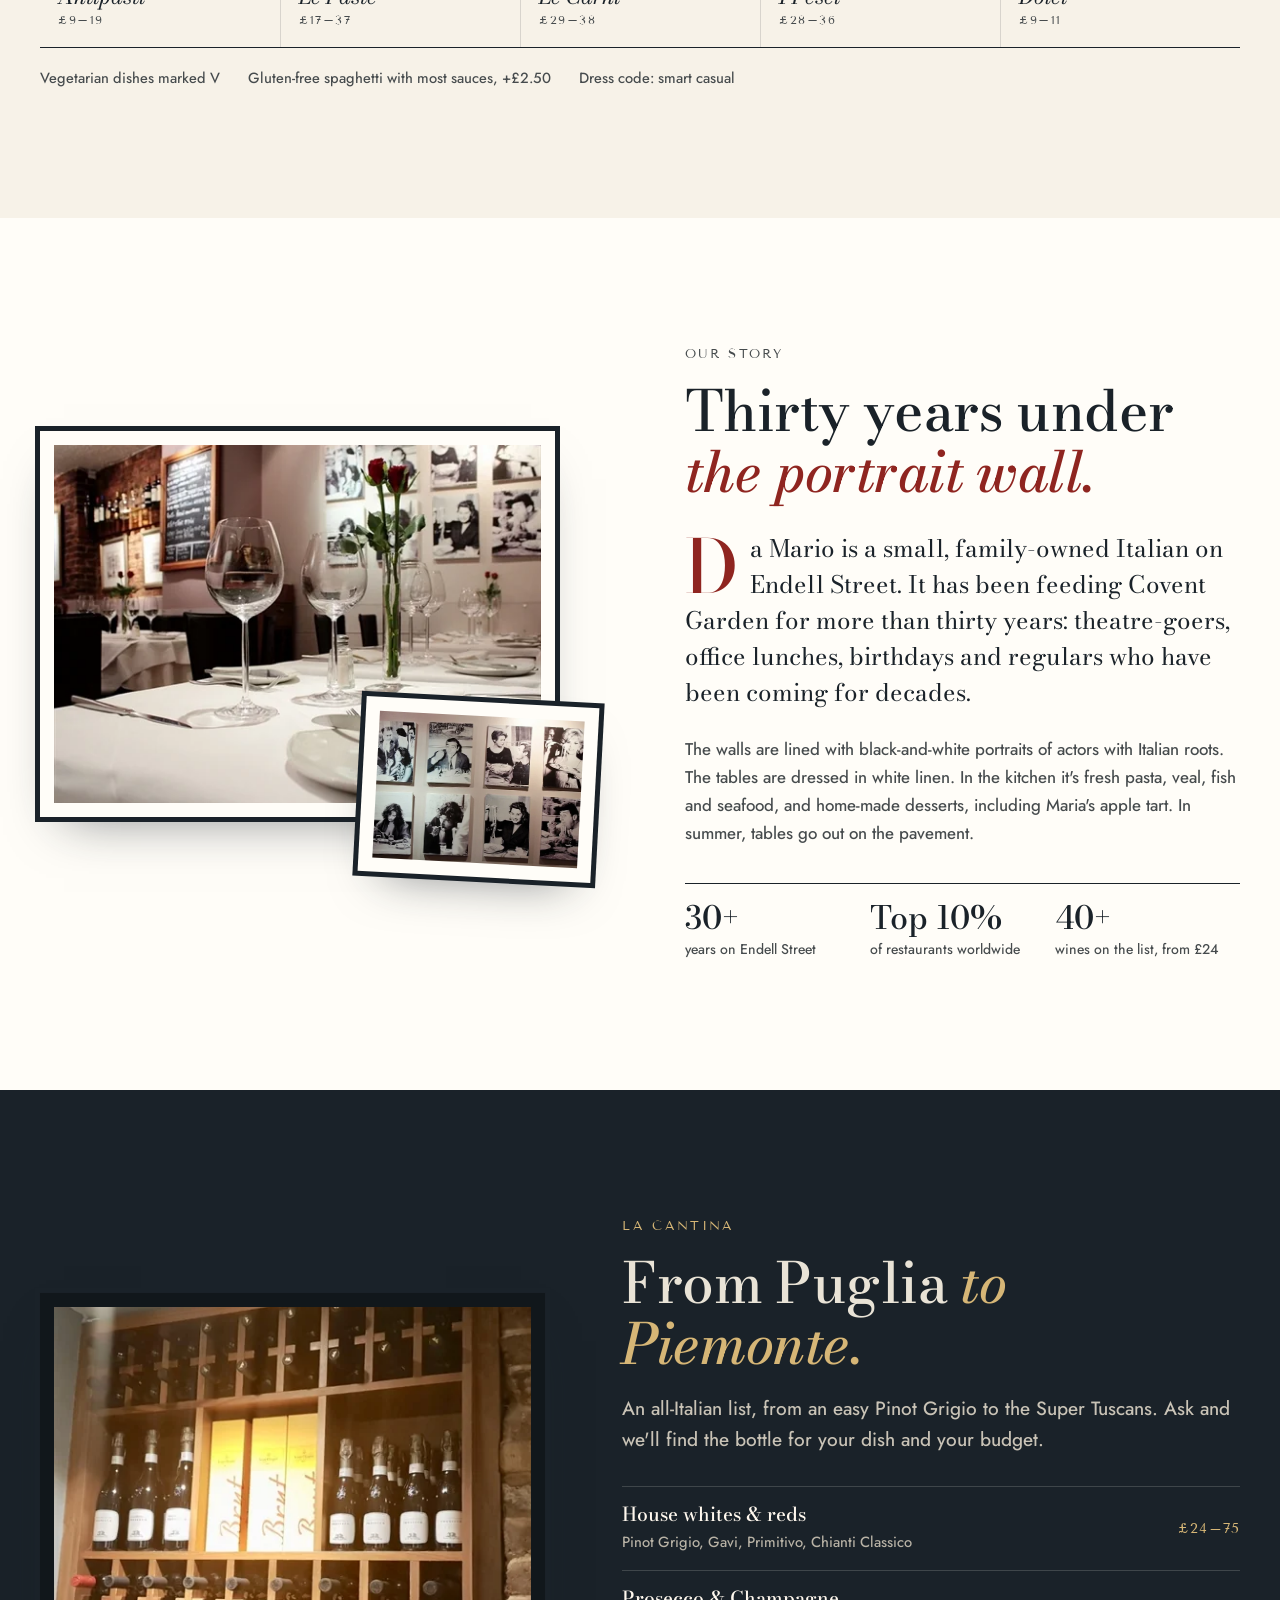
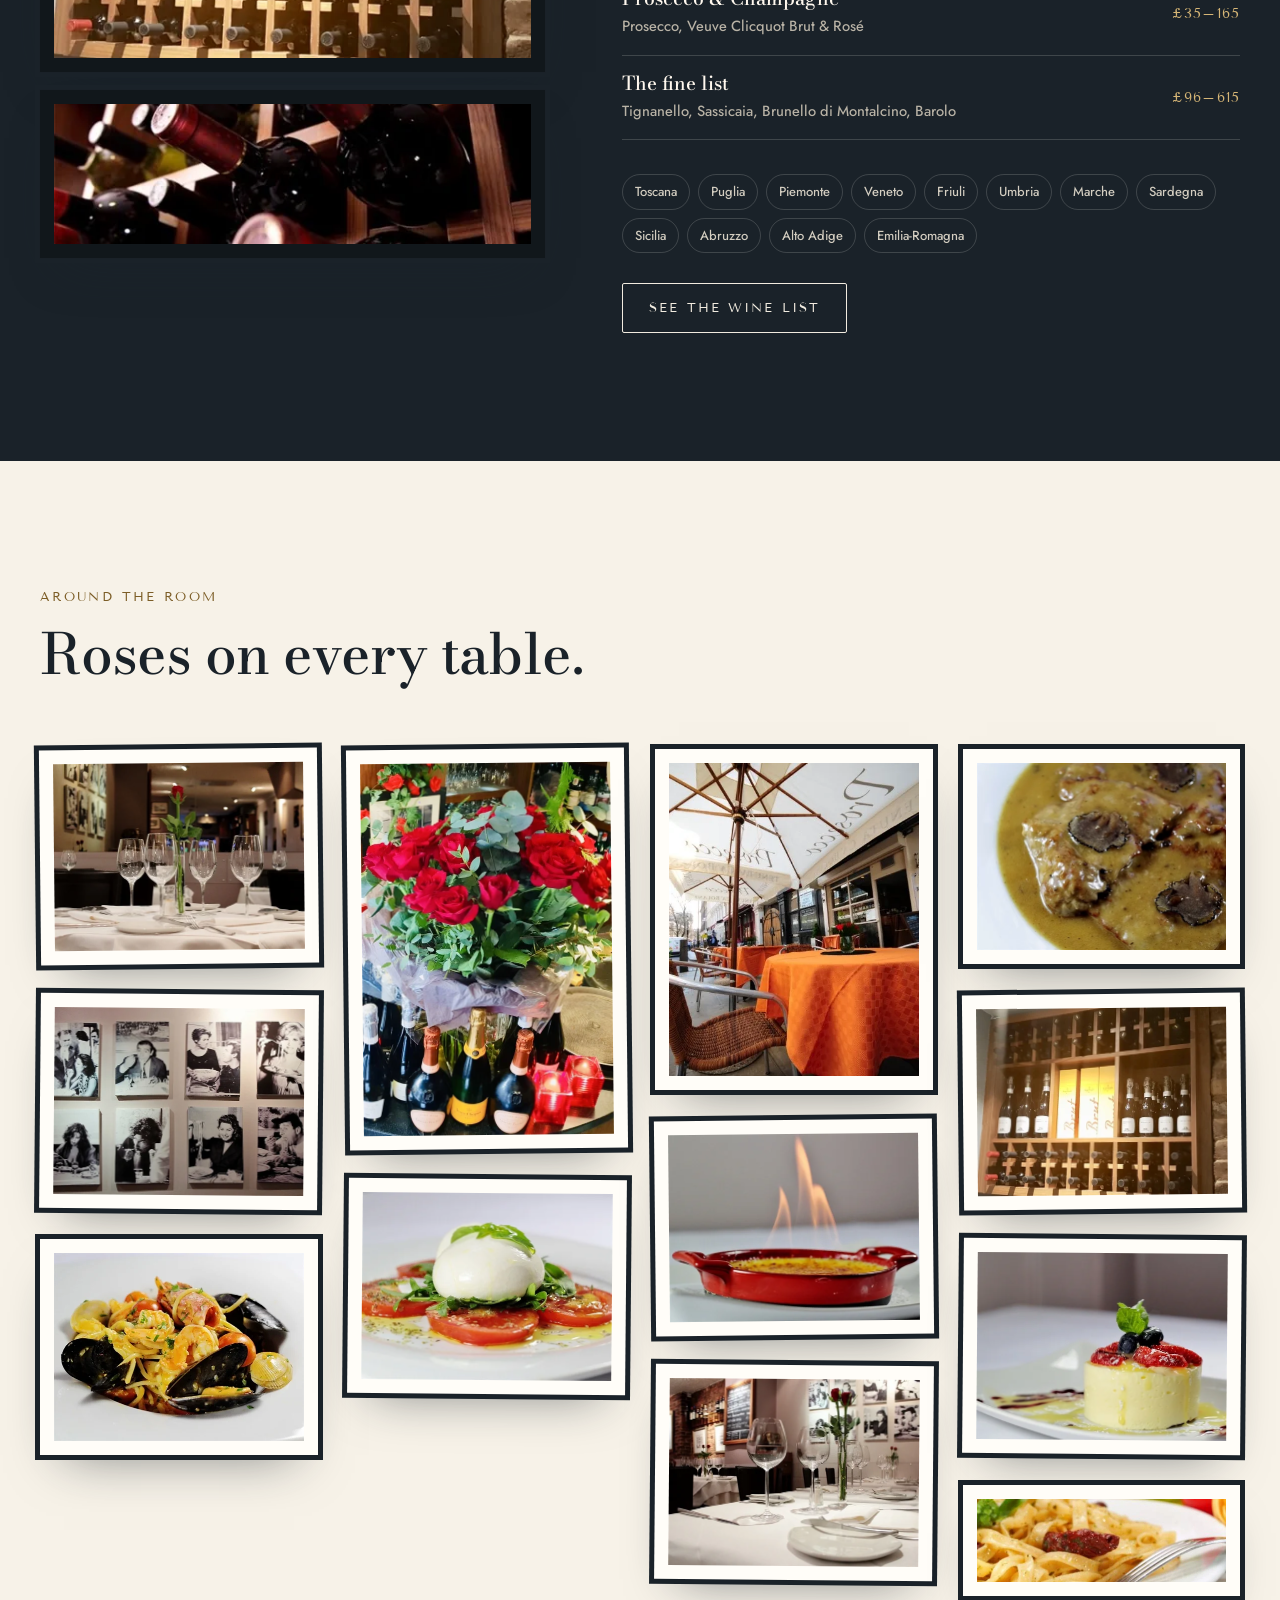
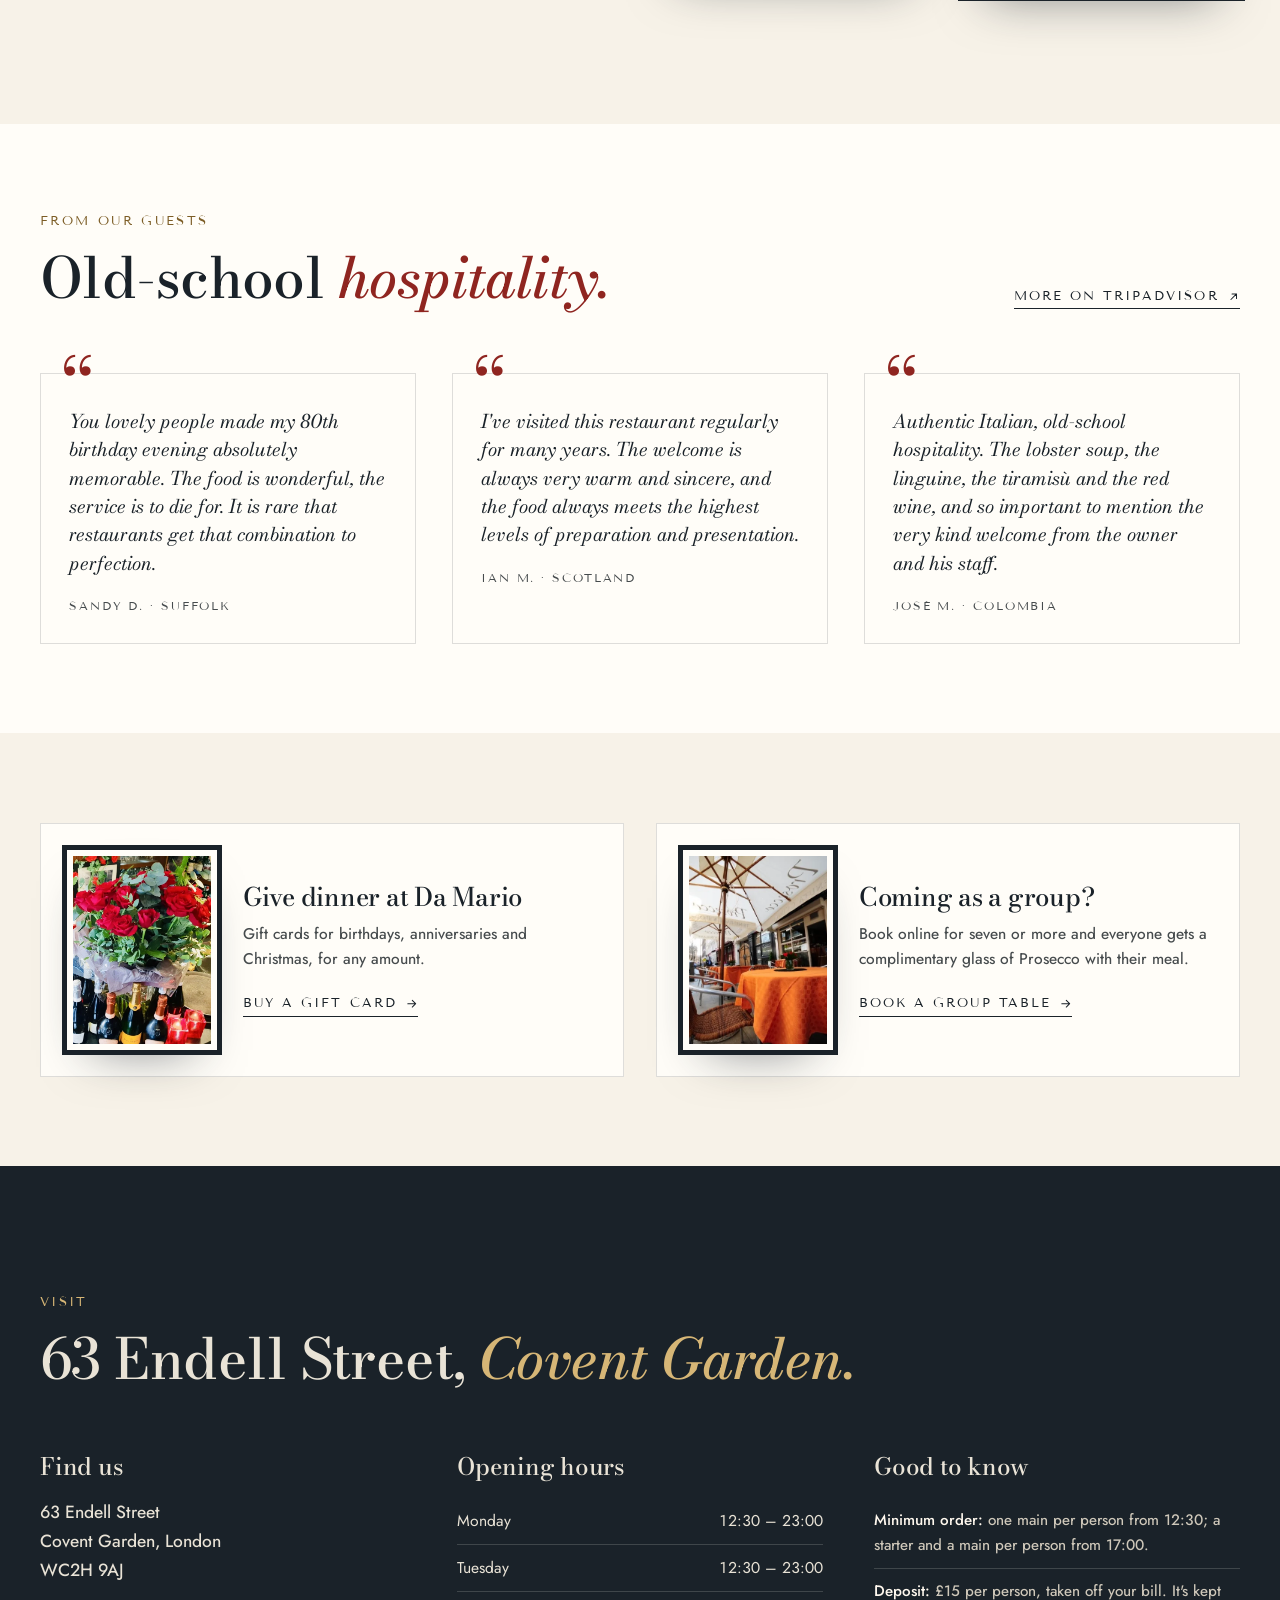
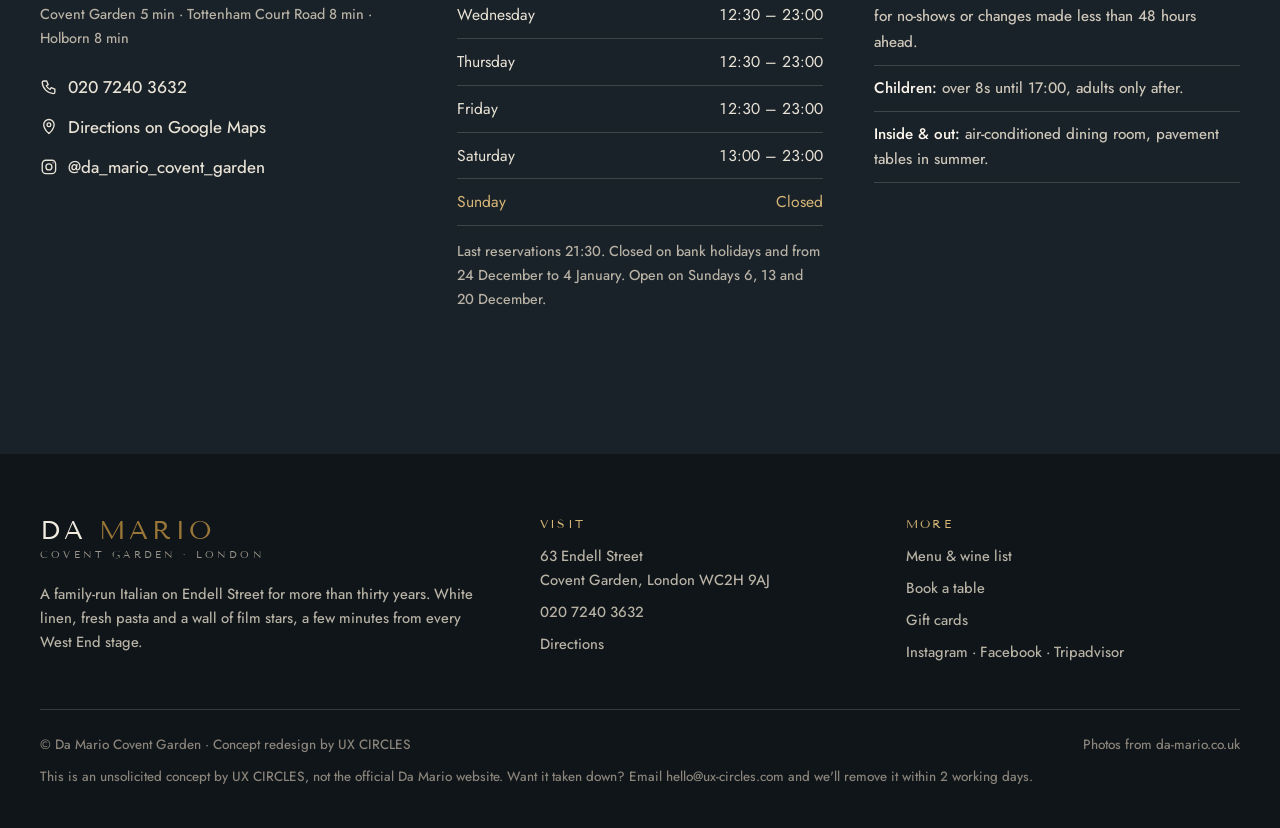
==== commit 76b74371: "Make Da Mario's type easier to read Bodoni Moda switched to its large display cut at headline sizes," ====
--- a/index.html
+++ b/index.html
@@ -27,9 +27,9 @@
 
   <link rel="preconnect" href="https://fonts.googleapis.com">
   <link rel="preconnect" href="https://fonts.gstatic.com" crossorigin>
-  <link href="https://fonts.googleapis.com/css2?family=Bodoni+Moda:ital,opsz,wght@0,6..96,400..600;1,6..96,400..500&family=Jost:wght@400;500&family=Tenor+Sans&display=swap" rel="stylesheet">
+  <link href="https://fonts.googleapis.com/css2?family=Bodoni+Moda:ital,opsz,wght@0,6..96,400..700;1,6..96,400..700&family=Jost:wght@400..600&family=Tenor+Sans&display=swap" rel="stylesheet">
   <link rel="preload" as="image" href="assets/img/dining-rose.webp" fetchpriority="high">
-  <link rel="stylesheet" href="styles.css?v=13">
+  <link rel="stylesheet" href="styles.css?v=14">
   <script>document.documentElement.classList.replace('no-js','js')</script>
   <script type="application/ld+json">
   {
--- a/styles.css
+++ b/styles.css
@@ -9,7 +9,7 @@
   --linen-2: #efe7d8;       /* linen in shade */
   --ink: #1a2229;           /* logo navy-charcoal */
   --ink-2: #242f37;
-  --ink-soft: #5a5f5f;
+  --ink-soft: #464b4d;      /* darker for small grey text on linen */
   --gold: #9a7638;          /* gilt frame, AA on linen for large text */
   --gold-bright: #d6b676;   /* gilt on dark */
   --rosso: #8f2520;         /* velvet curtain, AA on linen */
@@ -49,7 +49,7 @@
   margin: 0;
   background: var(--linen);
   color: var(--ink);
-  font: 400 1.0625rem/1.65 var(--f-body);
+  font: 450 1.0625rem/1.65 var(--f-body);
   -webkit-font-smoothing: antialiased;
   text-rendering: optimizeLegibility;
   /* iOS Safari ignores overflow-x: hidden here and lets the page pan sideways; clip (Safari 16+) stops it
@@ -66,6 +66,10 @@
 a { color: inherit; }
 p { margin: 0 0 1em; }
 h1, h2, h3, h4 { margin: 0; font-family: var(--f-display); font-weight: 500; line-height: 1.08; letter-spacing: -.01em; }
+/* Bodoni Moda picks its display cut at large sizes, where the hairlines all but vanish on screen;
+   pin a smaller optical size so the thin strokes stay visible */
+/* !important because every `font:` shorthand resets these; only Bodoni Moda has an opsz axis */
+*, *::before, *::after { font-optical-sizing: none !important; font-variation-settings: "opsz" 9 !important; }
 h1 em, h2 em, h3 em { font-style: italic; color: var(--rosso); }
 .on-dark h1 em, .on-dark h2 em, .on-dark h3 em { color: var(--gold-bright); }
 ul { margin: 0; padding: 0; list-style: none; }
@@ -82,10 +86,10 @@
 
 .eyebrow, .label {
   margin: 0 0 18px;
-  font: 400 .78rem/1.3 var(--f-label);
-  letter-spacing: .22em;
+  font: 400 .82rem/1.3 var(--f-label);
+  letter-spacing: .18em;
   text-transform: uppercase;
-  color: var(--gold);
+  color: #7c5d26;
 }
 .on-dark .eyebrow, .on-dark .label { color: var(--gold-bright); }
 .title-xl { font-size: clamp(2.6rem, 6.2vw, 5.4rem); }
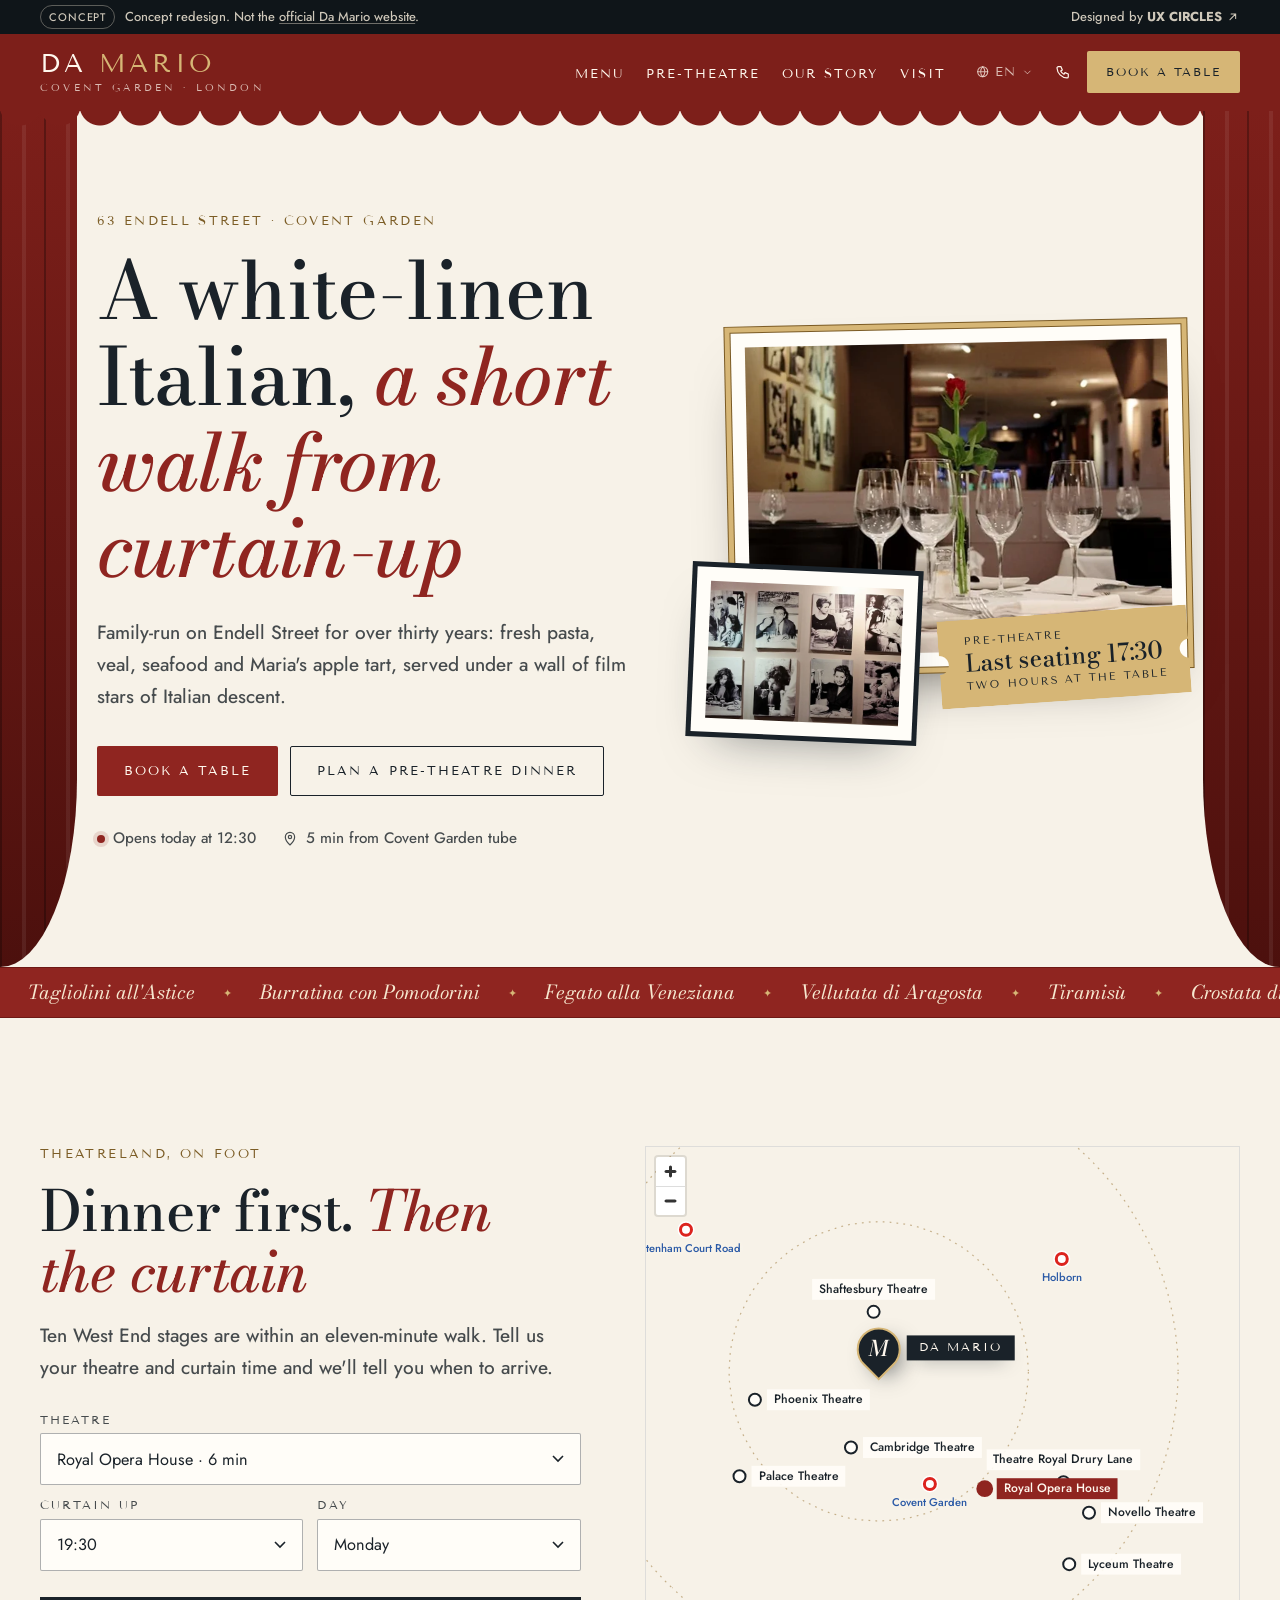
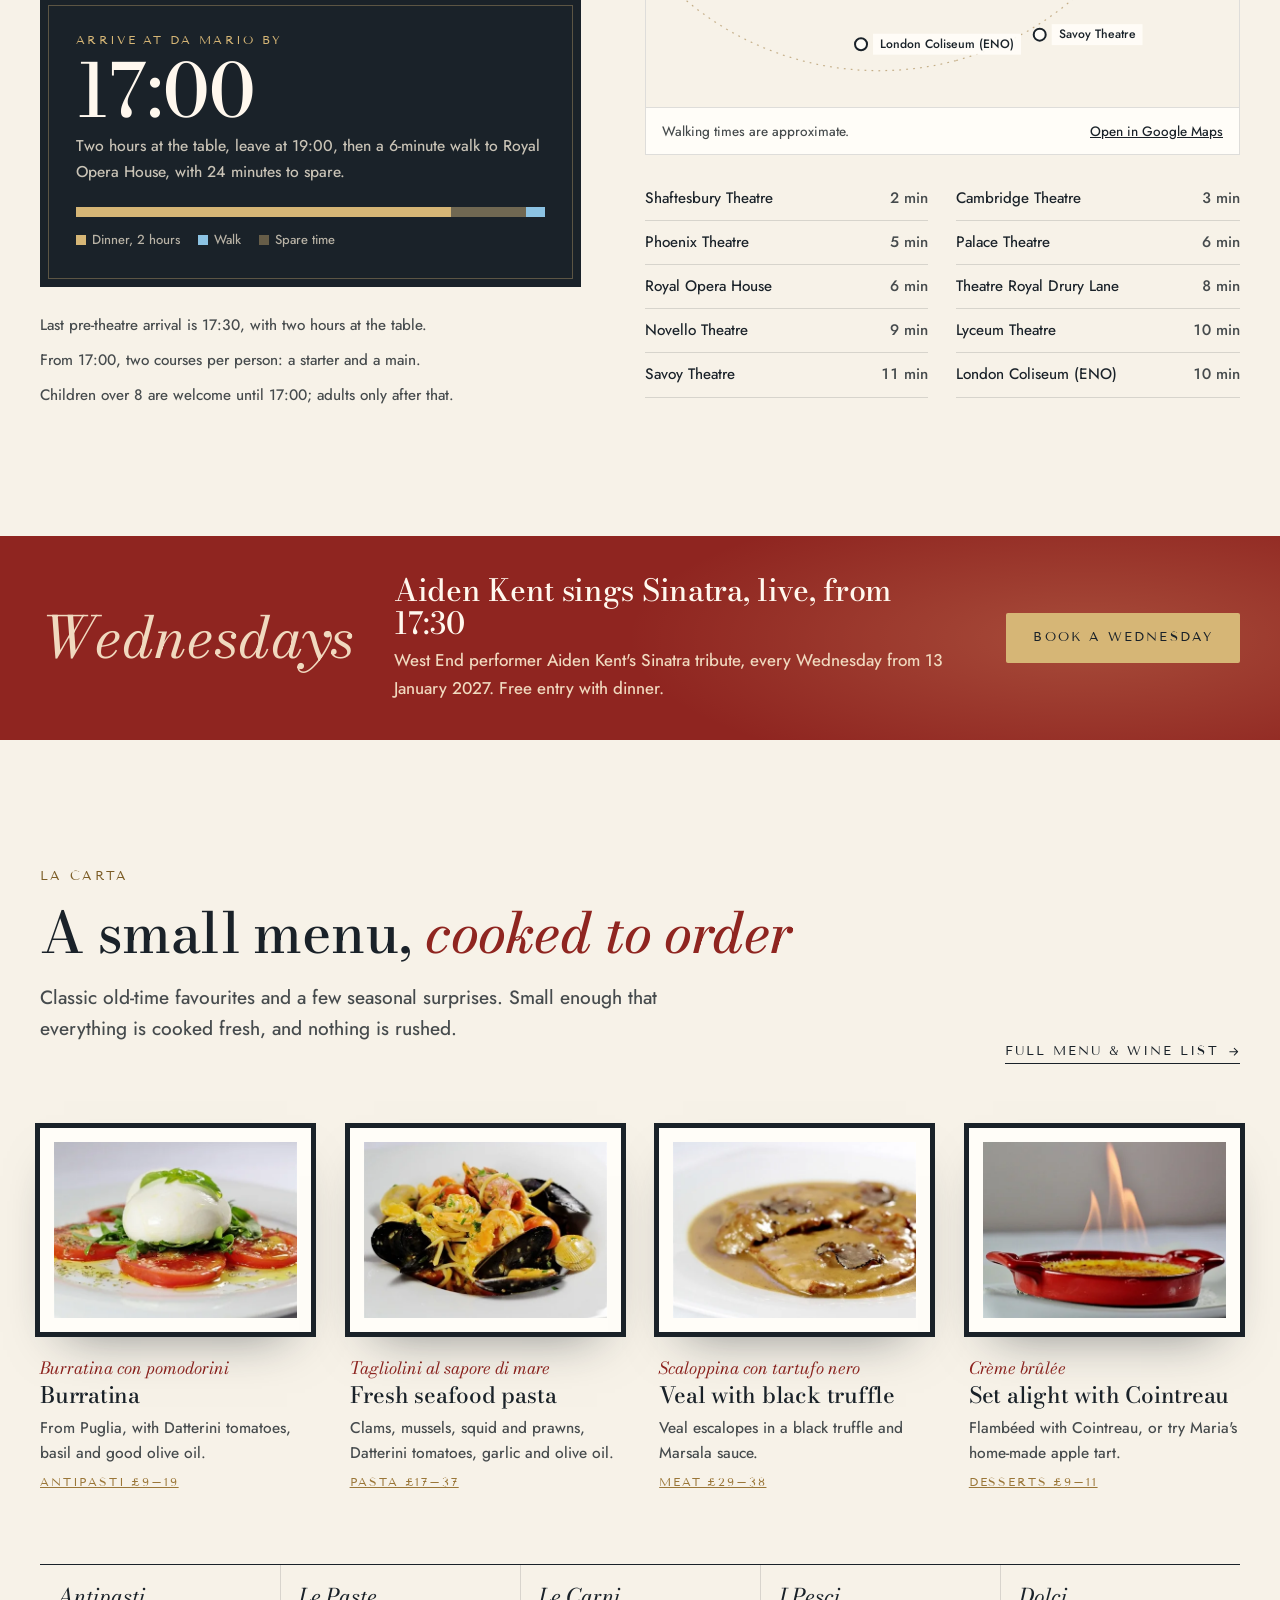
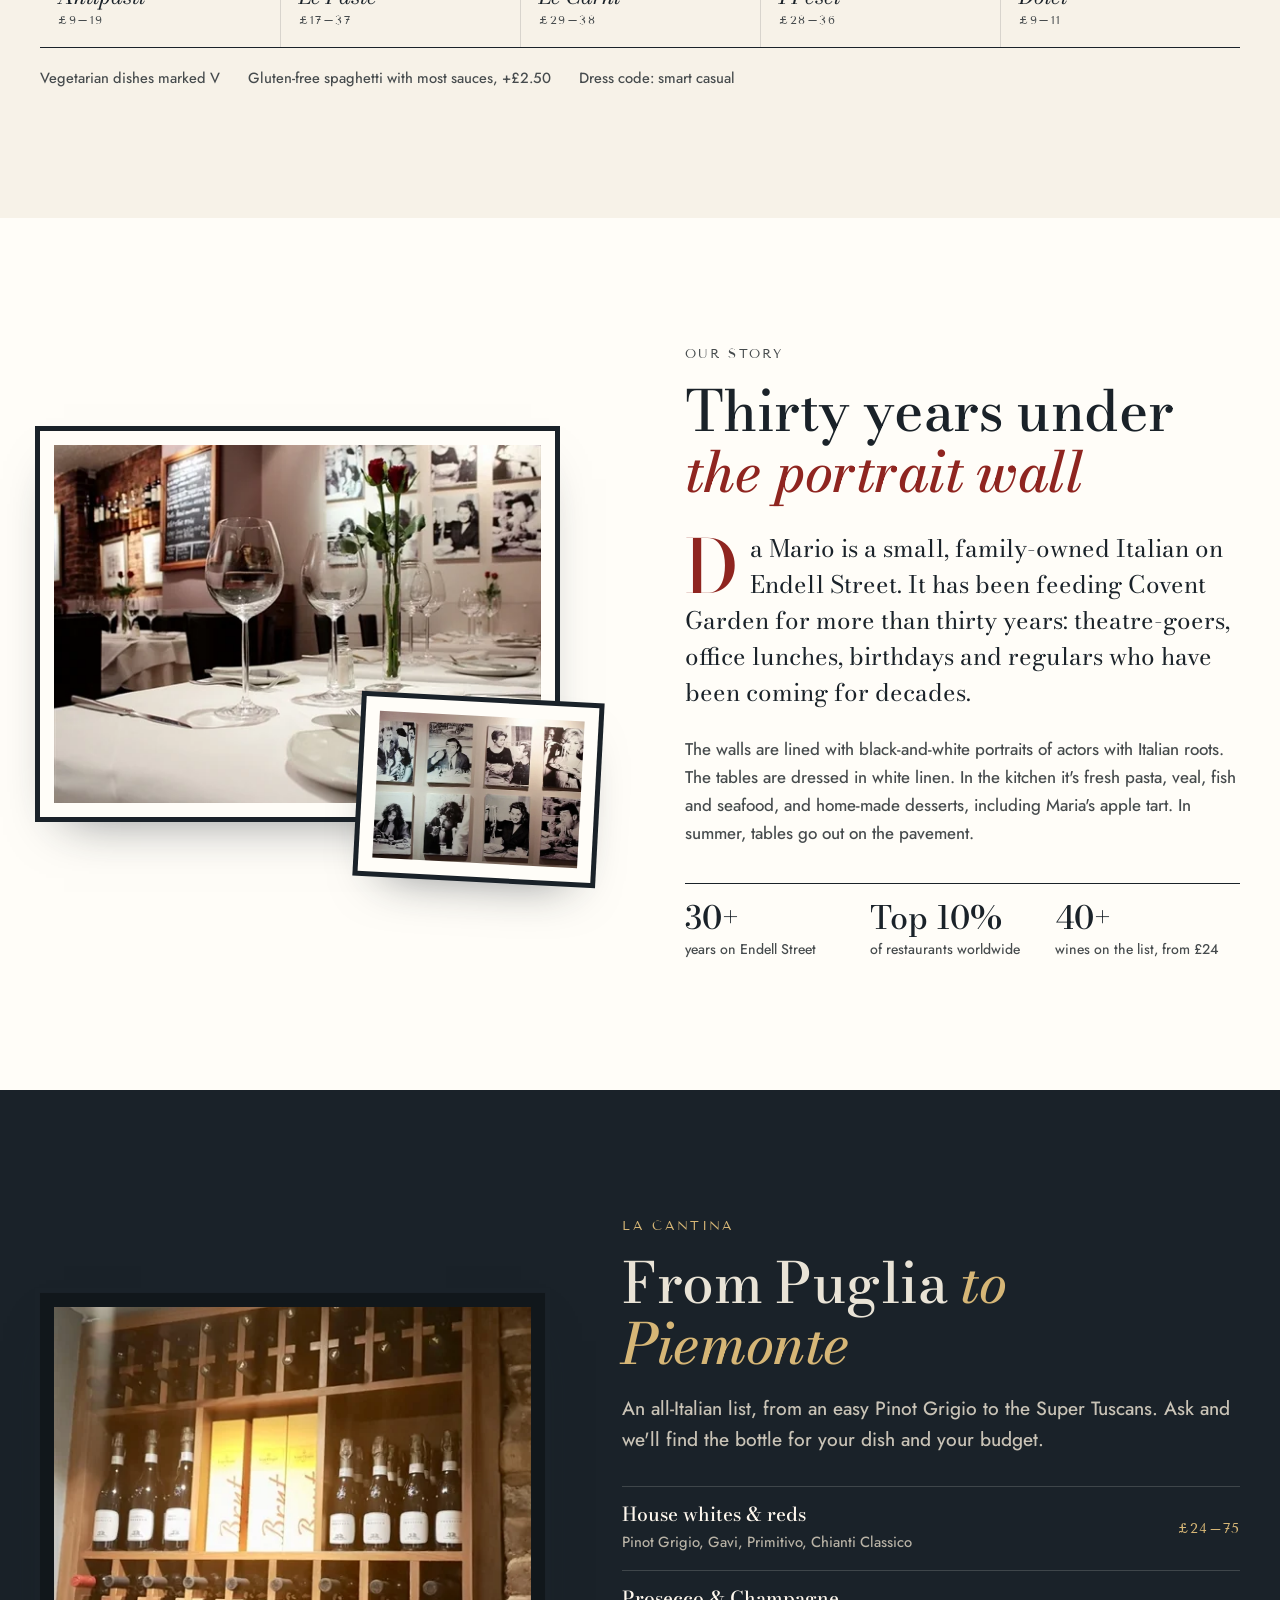
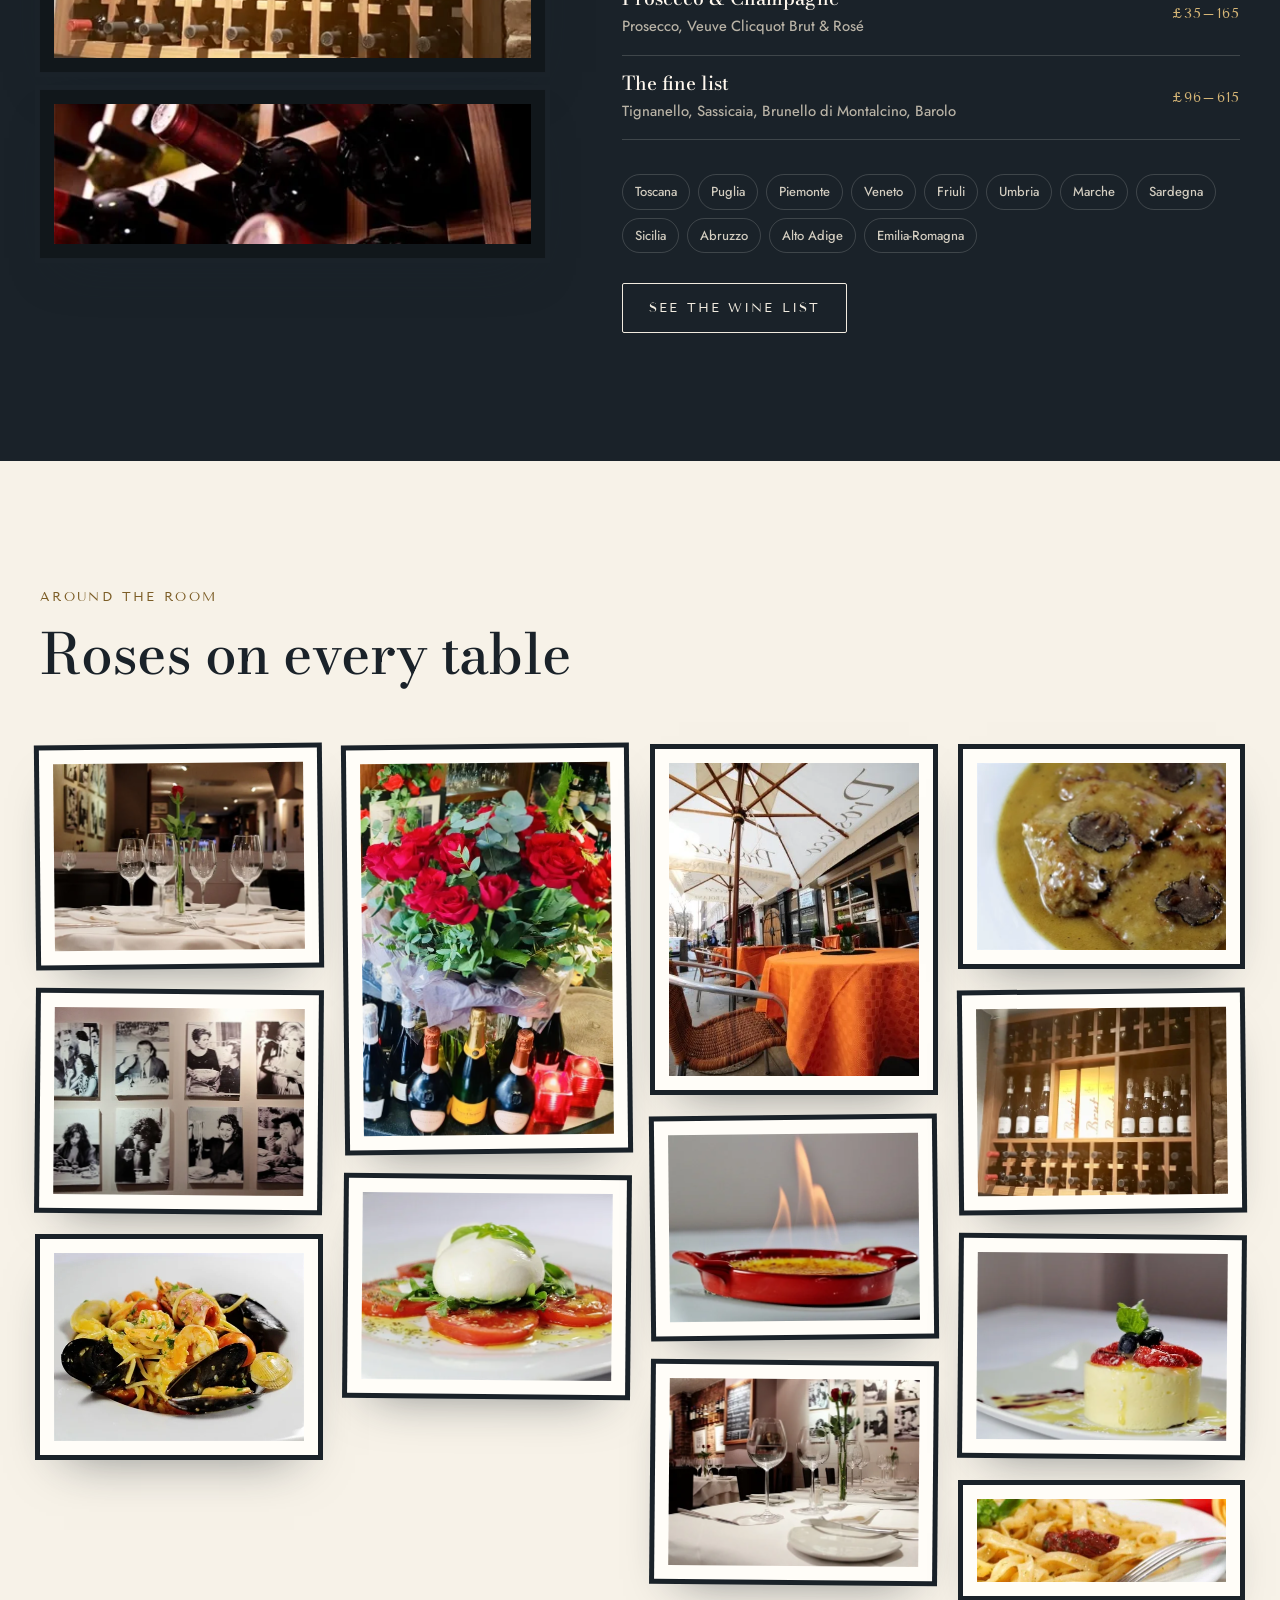
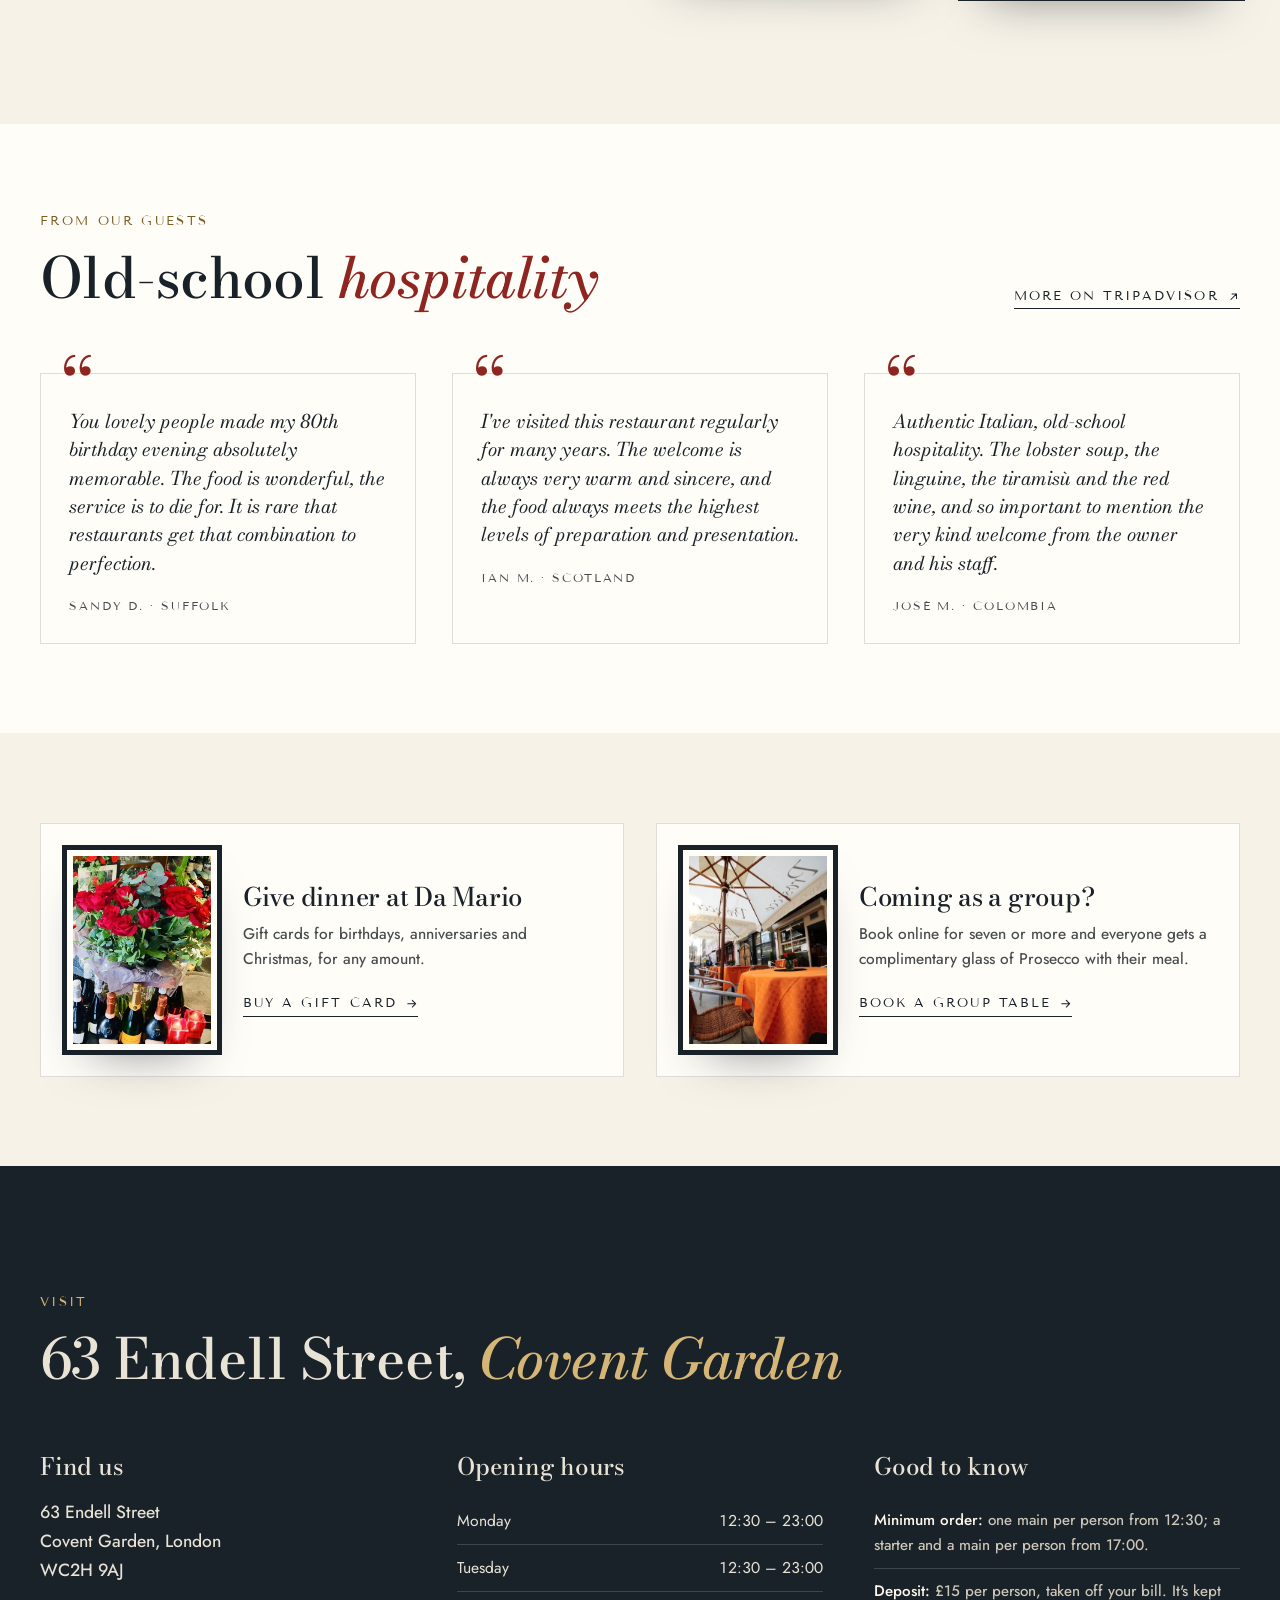
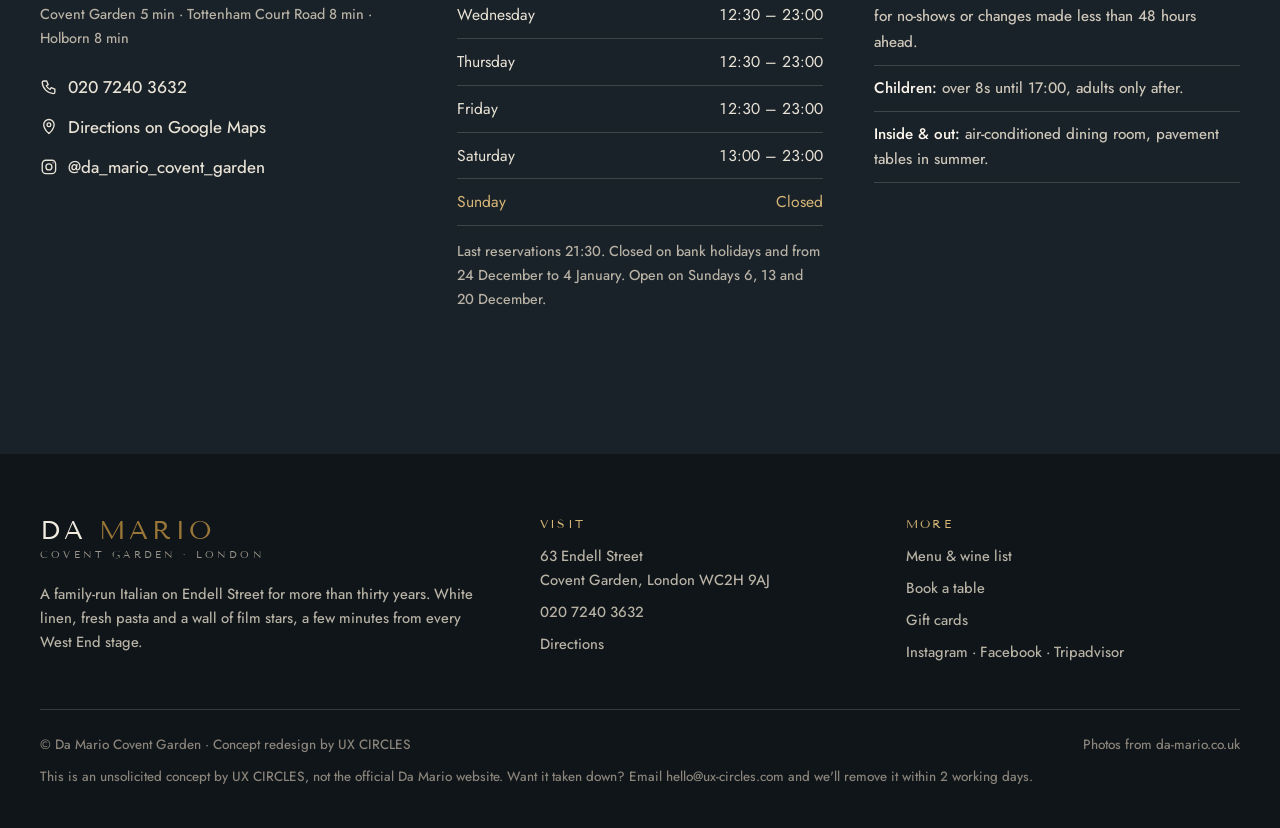
==== commit 8ab6eed6: "Drop the full stop at the end of headings Co-Authored-By: Claude Opus 5.5 <noreply@anthropic.com> Cl" ====
--- a/index.html
+++ b/index.html
@@ -150,7 +150,7 @@
       <div class="wrap hero-grid">
         <div class="hero-copy">
           <p class="eyebrow">63 Endell Street · Covent Garden</p>
-          <h1 class="title-xl hero-title">A white-linen Italian, <em>a short walk from curtain-up.</em></h1>
+          <h1 class="title-xl hero-title">A white-linen Italian, <em>a short walk from curtain-up</em></h1>
           <p class="lede">Family-run on Endell Street for over thirty years: fresh pasta, veal, seafood and Maria's apple tart, served under a wall of film stars of Italian descent.</p>
           <div class="hero-ctas">
             <a class="btn btn-rosso" href="book.html">Book a table</a>
@@ -180,7 +180,7 @@
       <div class="wrap planner-grid">
         <div>
           <p class="eyebrow">Theatreland, on foot</p>
-          <h2 class="title-l" id="theatre-title">Dinner first. <em>Then the curtain.</em></h2>
+          <h2 class="title-l" id="theatre-title">Dinner first. <em>Then the curtain</em></h2>
           <p class="lede" style="margin-top:18px">Ten West End stages are within an eleven-minute walk. Tell us your theatre and curtain time and we'll tell you when to arrive.</p>
           <form class="planner-form" data-planner onsubmit="return false">
             <div class="field full"><label for="pl-theatre">Theatre</label><select class="select" id="pl-theatre" name="theatre"><option value="shaftesbury" data-walk="2">Shaftesbury Theatre · 2 min</option><option value="cambridge" data-walk="3">Cambridge Theatre · 3 min</option><option value="phoenix" data-walk="5">Phoenix Theatre · 5 min</option><option value="palace" data-walk="6">Palace Theatre · 6 min</option><option value="roh" data-walk="6" selected>Royal Opera House · 6 min</option><option value="drurylane" data-walk="8">Theatre Royal Drury Lane · 8 min</option><option value="novello" data-walk="9">Novello Theatre · 9 min</option><option value="lyceum" data-walk="10">Lyceum Theatre · 10 min</option><option value="savoy" data-walk="11">Savoy Theatre · 11 min</option><option value="coliseum" data-walk="10">London Coliseum (ENO) · 10 min</option></select></div>
@@ -230,7 +230,7 @@
         <div class="section-head split">
           <div>
             <p class="eyebrow">La carta</p>
-            <h2 class="title-l" id="menu-title">A small menu, <em>cooked to order.</em></h2>
+            <h2 class="title-l" id="menu-title">A small menu, <em>cooked to order</em></h2>
             <p class="lede">Classic old-time favourites and a few seasonal surprises. Small enough that everything is cooked fresh, and nothing is rushed.</p>
           </div>
           <a class="link-arrow" href="menu.html">Full menu & wine list <svg class="icon" aria-hidden="true"><use href="#i-arrow"/></svg></a>
@@ -279,7 +279,7 @@
         </div>
         <div class="story-copy">
           <p class="eyebrow">Our story</p>
-          <h2 class="title-l" id="story-title" style="margin-bottom:28px">Thirty years under <em>the portrait wall.</em></h2>
+          <h2 class="title-l" id="story-title" style="margin-bottom:28px">Thirty years under <em>the portrait wall</em></h2>
           <p class="big">Da Mario is a small, family-owned Italian on Endell Street. It has been feeding Covent Garden for more than thirty years: theatre-goers, office lunches, birthdays and regulars who have been coming for decades.</p>
           <p>The walls are lined with black-and-white portraits of actors with Italian roots. The tables are dressed in white linen. In the kitchen it's fresh pasta, veal, fish and seafood, and home-made desserts, including Maria's apple tart. In summer, tables go out on the pavement.</p>
           <ul class="facts">
@@ -300,7 +300,7 @@
         </div>
         <div>
           <p class="eyebrow">La cantina</p>
-          <h2 class="title-l" id="wine-title">From Puglia <em>to Piemonte.</em></h2>
+          <h2 class="title-l" id="wine-title">From Puglia <em>to Piemonte</em></h2>
           <p class="lede" style="margin-top:18px">An all-Italian list, from an easy Pinot Grigio to the Super Tuscans. Ask and we'll find the bottle for your dish and your budget.</p>
           <ul class="wine-ladder">
             <li><strong>House whites & reds</strong><span>Pinot Grigio, Gavi, Primitivo, Chianti Classico</span><b>£24–75</b></li>
@@ -318,7 +318,7 @@
       <div class="wrap">
         <div class="section-head">
           <p class="eyebrow">Around the room</p>
-          <h2 class="title-l" id="gallery-title">Roses on every table.</h2>
+          <h2 class="title-l" id="gallery-title">Roses on every table</h2>
         </div>
         <div class="gallery" data-gallery>
           <button type="button" data-lightbox="0" aria-label="Enlarge photo: A table laid in white linen with a single red rose and wine glasses"><span class="frame" style="display:block"><img src="assets/img/dining-rose.webp" width="500" height="375" alt="A table laid in white linen with a single red rose and wine glasses" loading="lazy" decoding="async"></span></button>
@@ -343,7 +343,7 @@
         <div class="section-head split">
           <div>
             <p class="eyebrow">From our guests</p>
-            <h2 class="title-l" id="reviews-title">Old-school <em>hospitality.</em></h2>
+            <h2 class="title-l" id="reviews-title">Old-school <em>hospitality</em></h2>
           </div>
           <a class="link-arrow" href="https://www.tripadvisor.co.uk/Restaurant_Review-g186338-d718583-Reviews-Da_Mario_Covent_Garden-London_England.html" target="_blank" rel="noopener">More on Tripadvisor <svg class="icon" aria-hidden="true"><use href="#i-ext"/></svg></a>
         </div>
@@ -391,7 +391,7 @@
       <div class="wrap">
         <div class="section-head">
           <p class="eyebrow">Visit</p>
-          <h2 class="title-l" id="visit-title">63 Endell Street, <em>Covent Garden.</em></h2>
+          <h2 class="title-l" id="visit-title">63 Endell Street, <em>Covent Garden</em></h2>
         </div>
         <div class="visit-grid">
           <div>
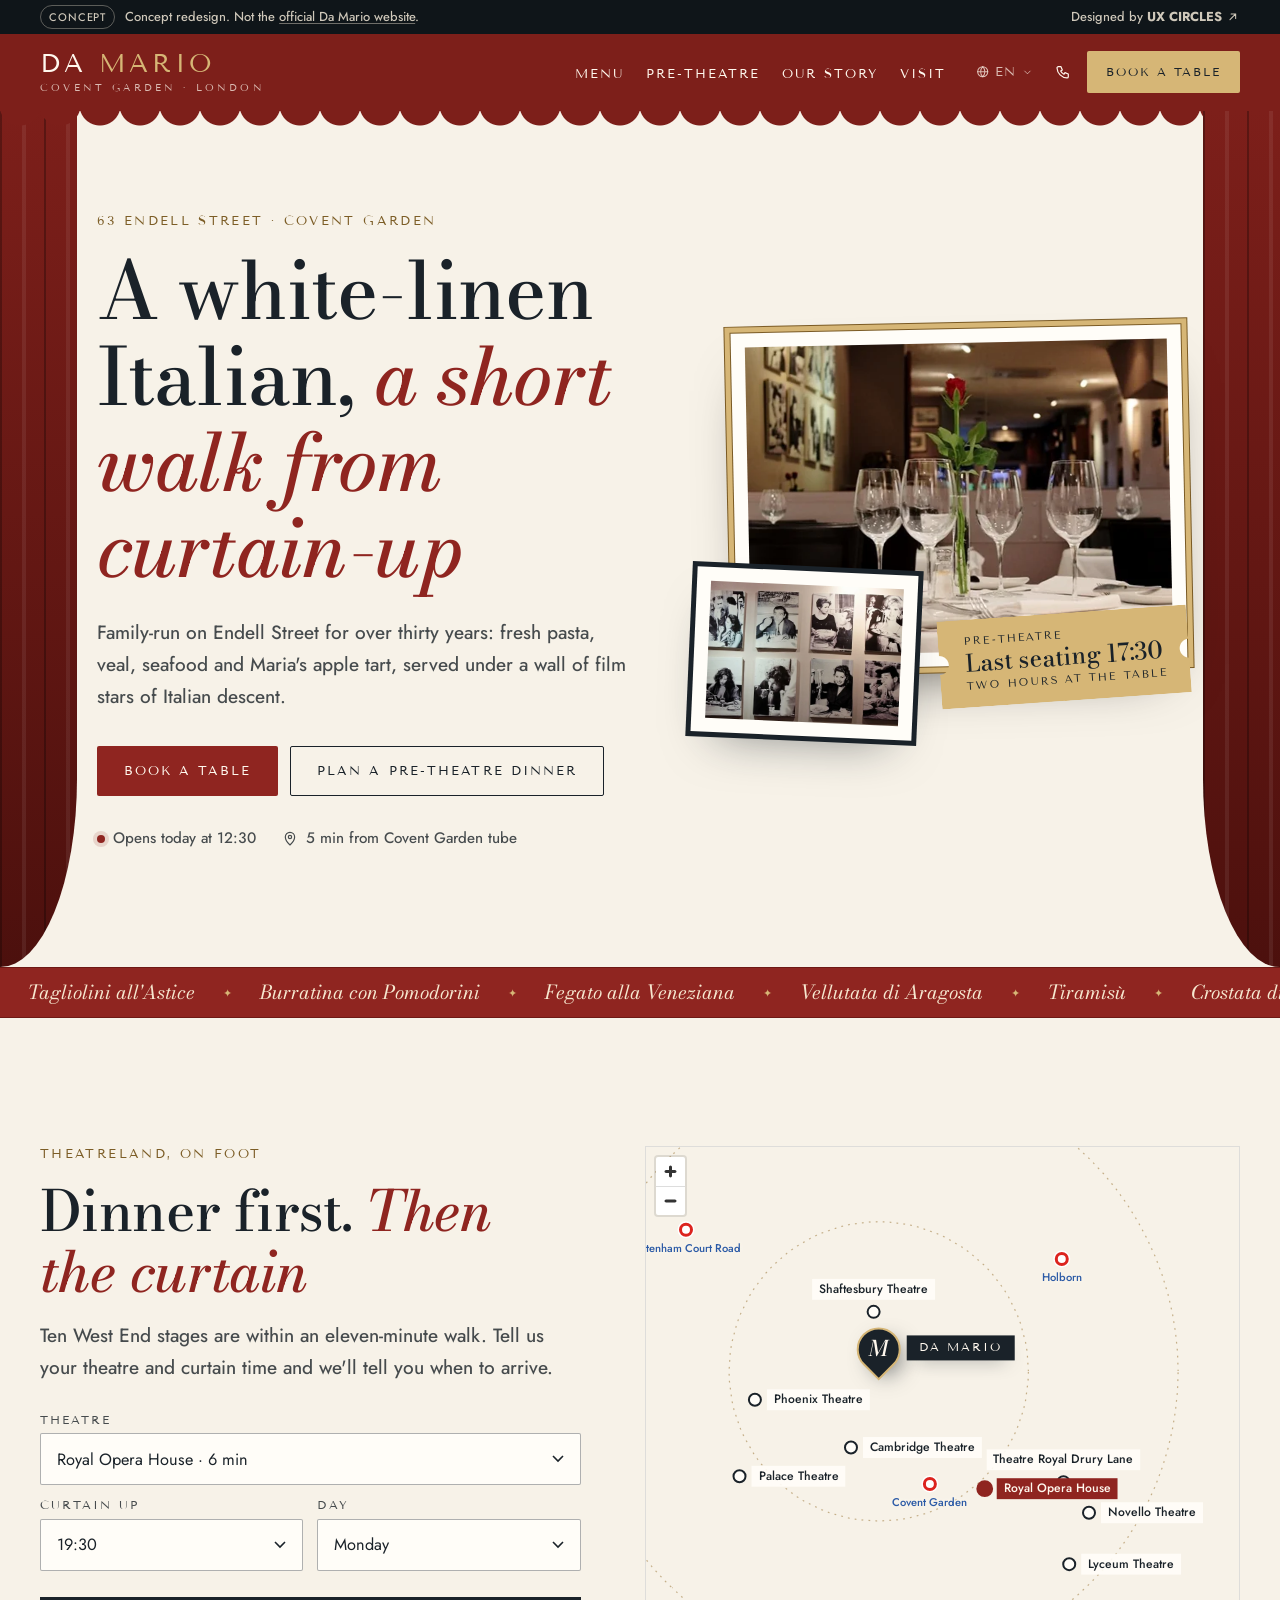
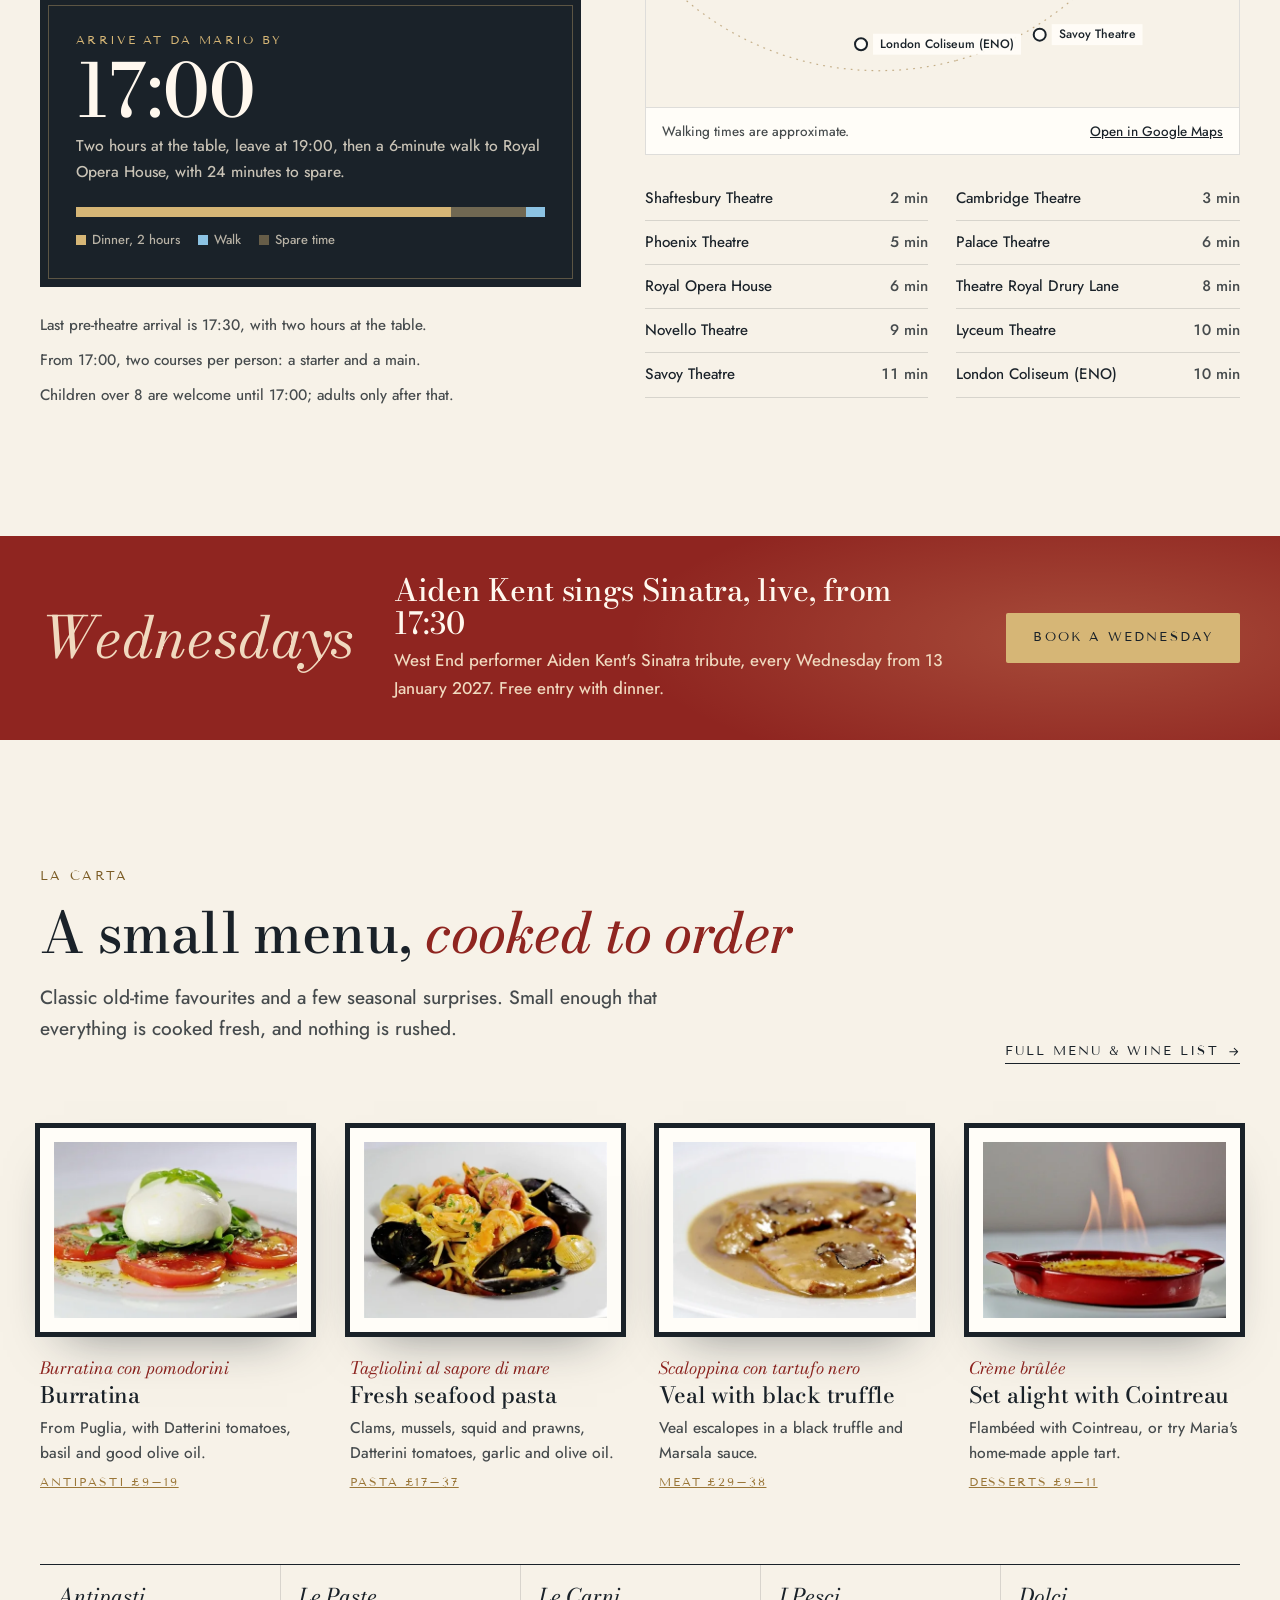
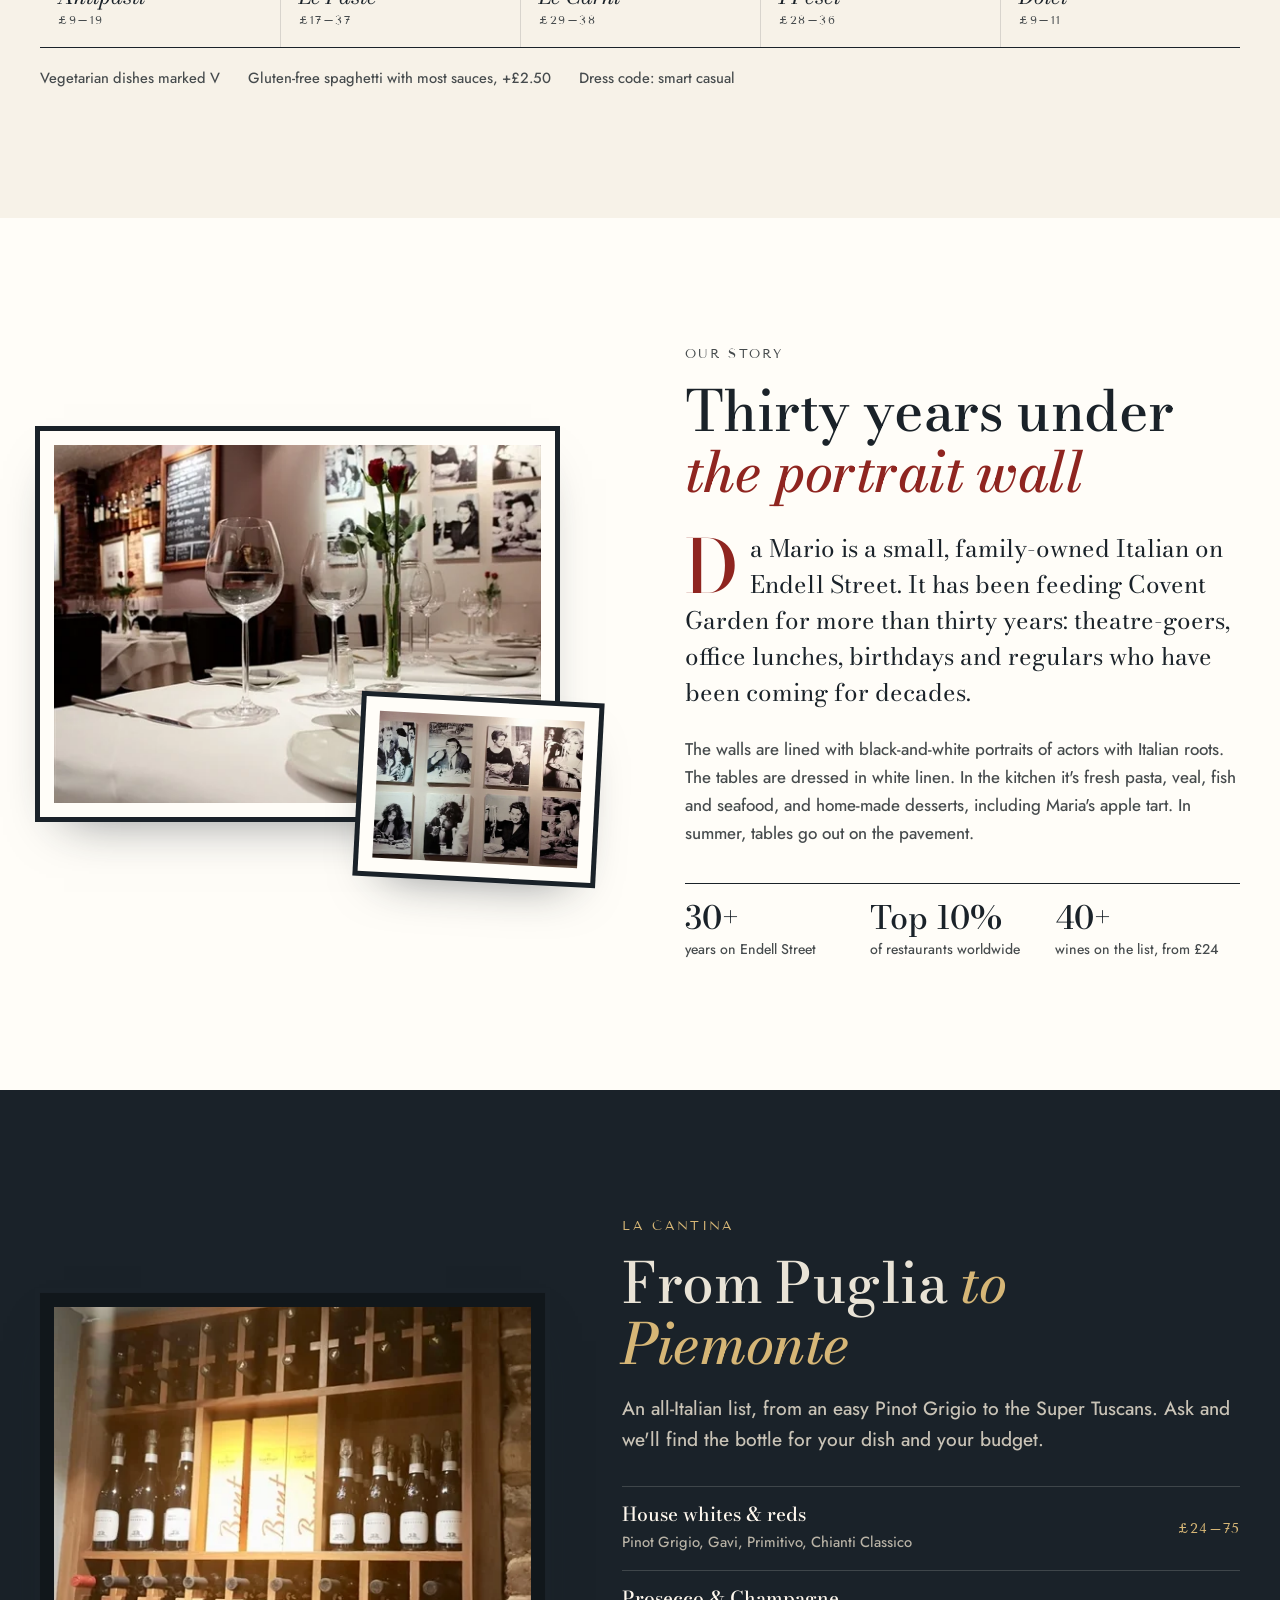
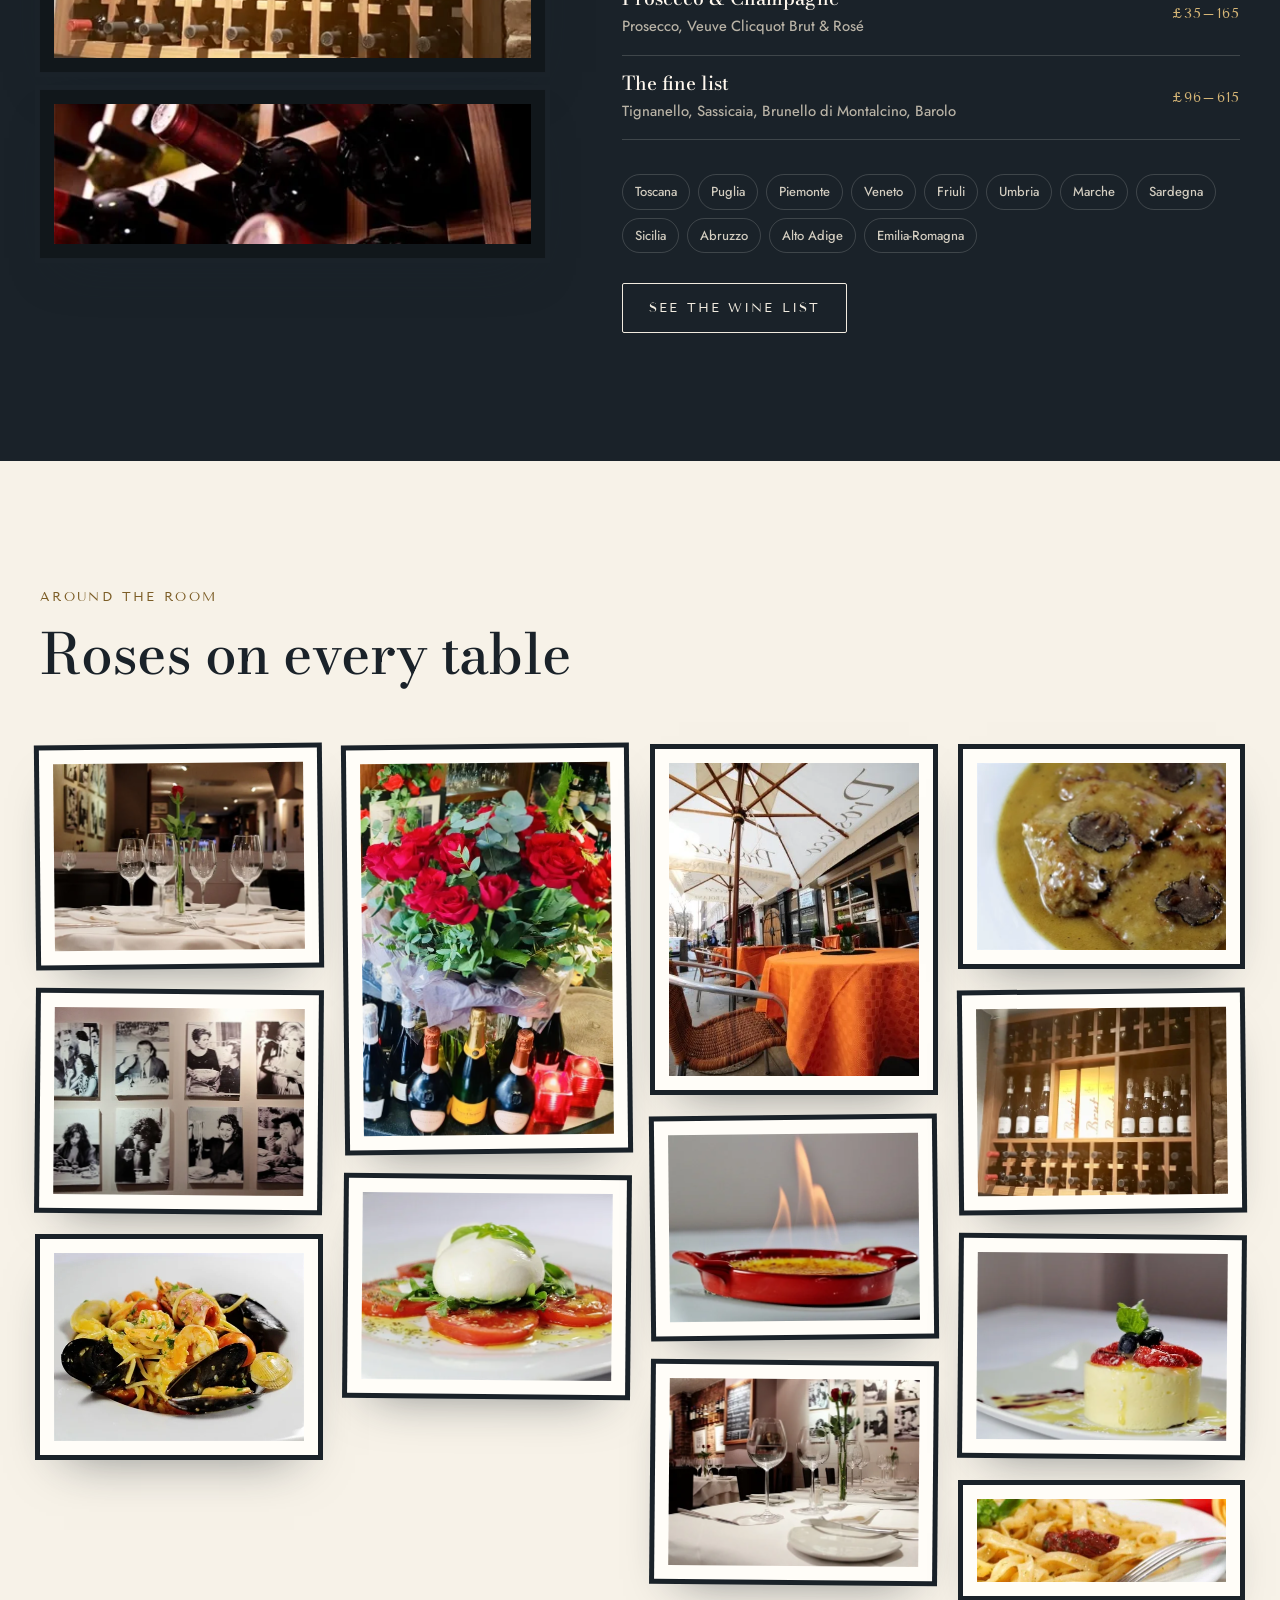
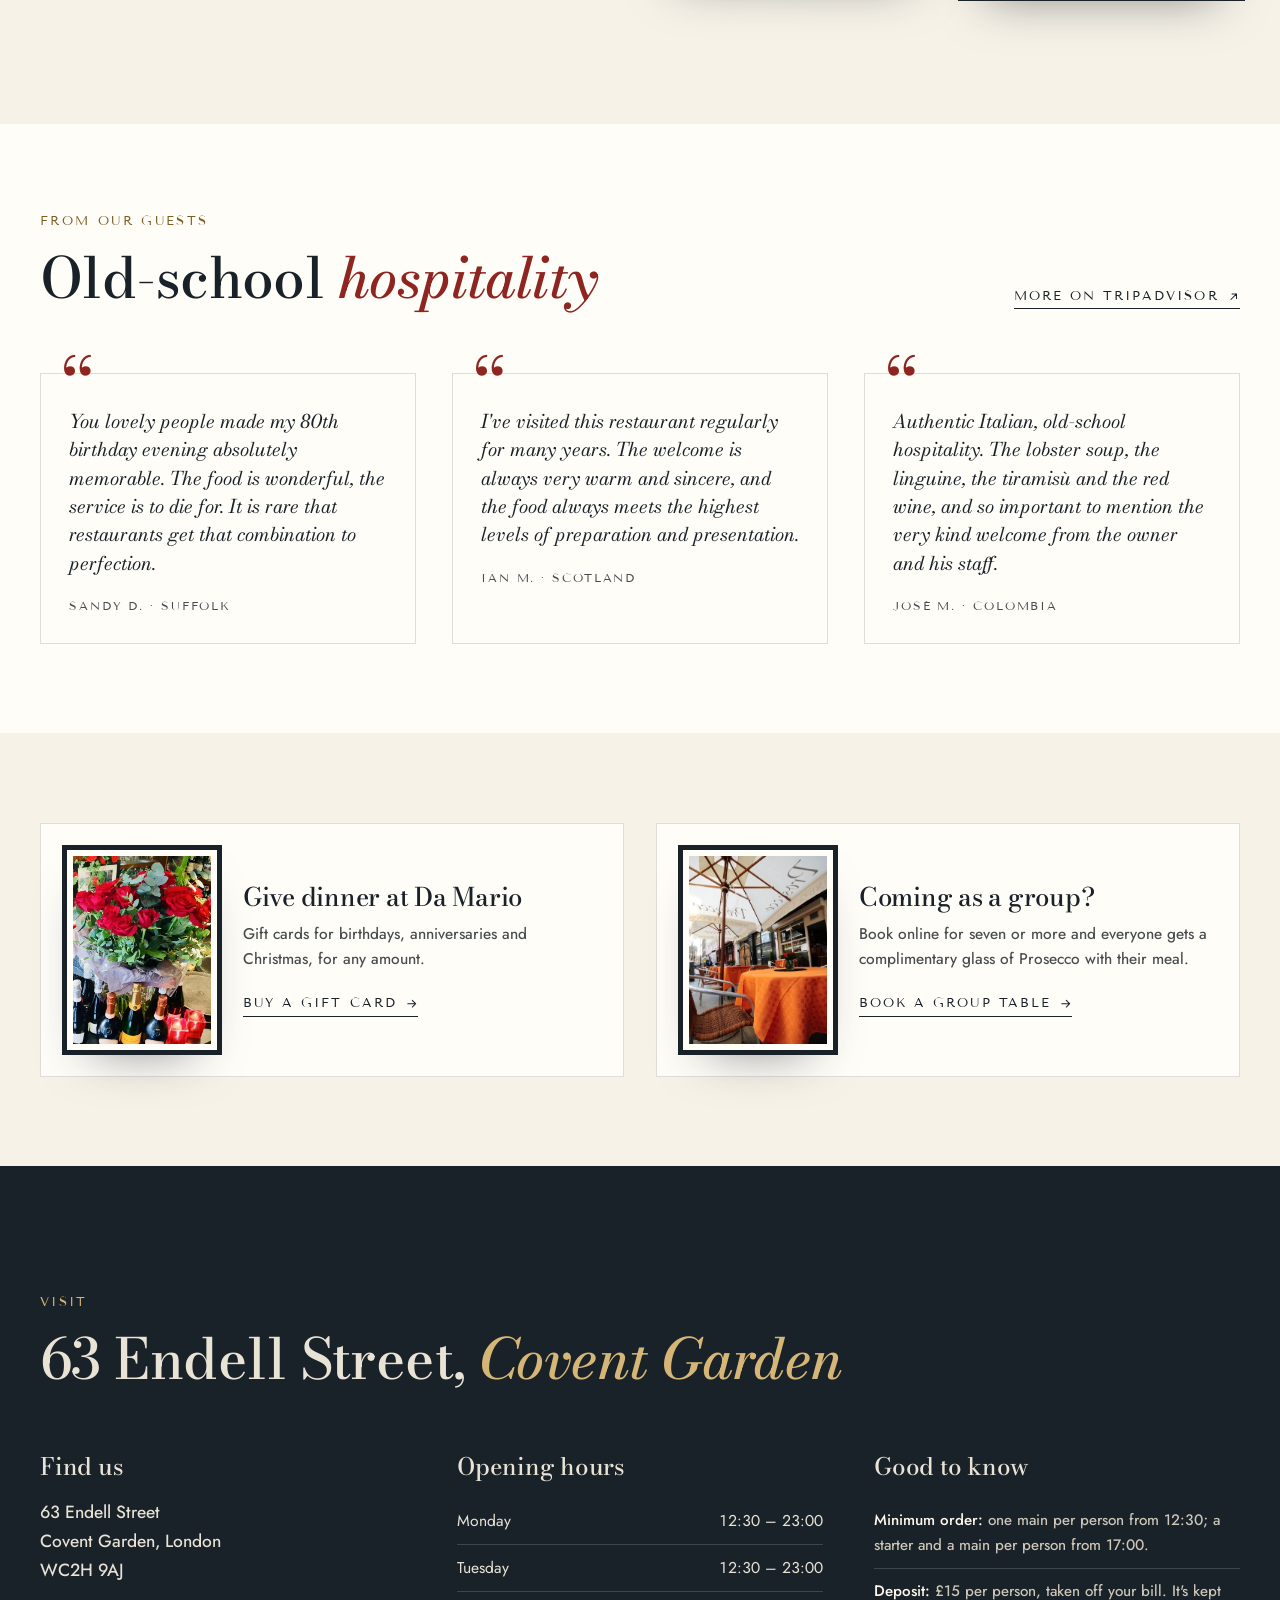
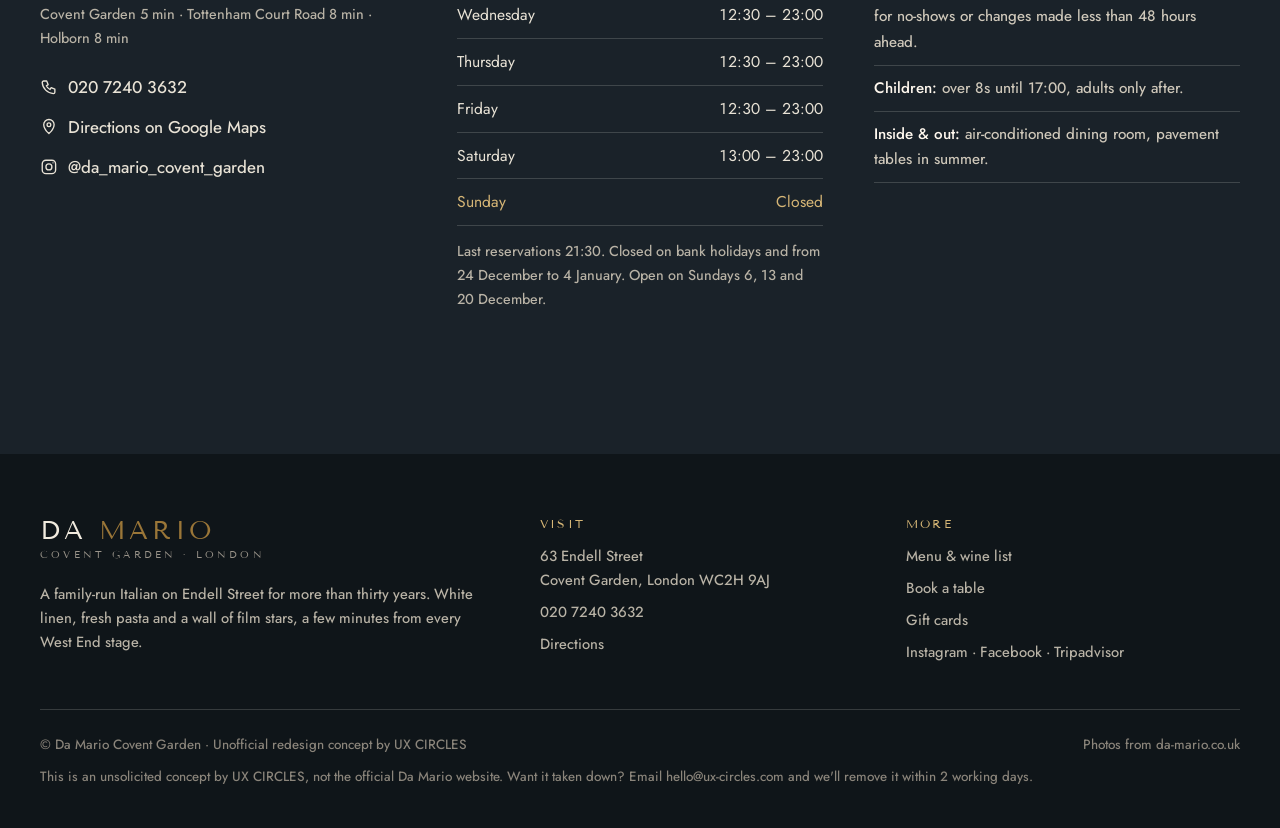
==== commit 5552eafa: "Standardise the UX CIRCLES concept credit Concept bar reads "Designed by UX CIRCLES" (設計：/设计：UX CIRC" ====
--- a/index.html
+++ b/index.html
@@ -110,7 +110,7 @@
     <div class="concept-bar" role="note">
       <div class="wrap concept-inner">
         <p><span class="concept-tag">Concept</span><span class="concept-long">Concept redesign. Not the <a href="https://www.da-mario.co.uk/" target="_blank" rel="noopener">official Da Mario website</a>.</span></p>
-        <a href="https://ux-circles.com/web" target="_blank" rel="noopener">Designed by <strong>UX CIRCLES</strong> <svg class="icon" aria-hidden="true"><use href="#i-ext"/></svg></a>
+        <a href="https://ux-circles.com/restaurants" target="_blank" rel="noopener">Designed by <strong>UX CIRCLES</strong> <svg class="icon" aria-hidden="true"><use href="#i-ext"/></svg></a>
       </div>
     </div>
     <div class="header-bar">
@@ -457,7 +457,7 @@
         </div>
       </div>
       <div class="footer-base">
-        <span>© Da Mario Covent Garden · Concept redesign by <a href="https://ux-circles.com/web" target="_blank" rel="noopener">UX CIRCLES</a></span>
+        <span>© Da Mario Covent Garden · Unofficial redesign concept by <a href="https://ux-circles.com/restaurants" target="_blank" rel="noopener">UX CIRCLES</a></span>
         <span>Photos from da-mario.co.uk</span>
         <span data-takedown style="flex-basis: 100%; margin: 0;">This is an unsolicited concept by UX CIRCLES, not the official Da Mario website. Want it taken down? Email <a href="mailto:hello@ux-circles.com">hello@ux-circles.com</a> and we'll remove it within 2 working days.</span>
       </div>
